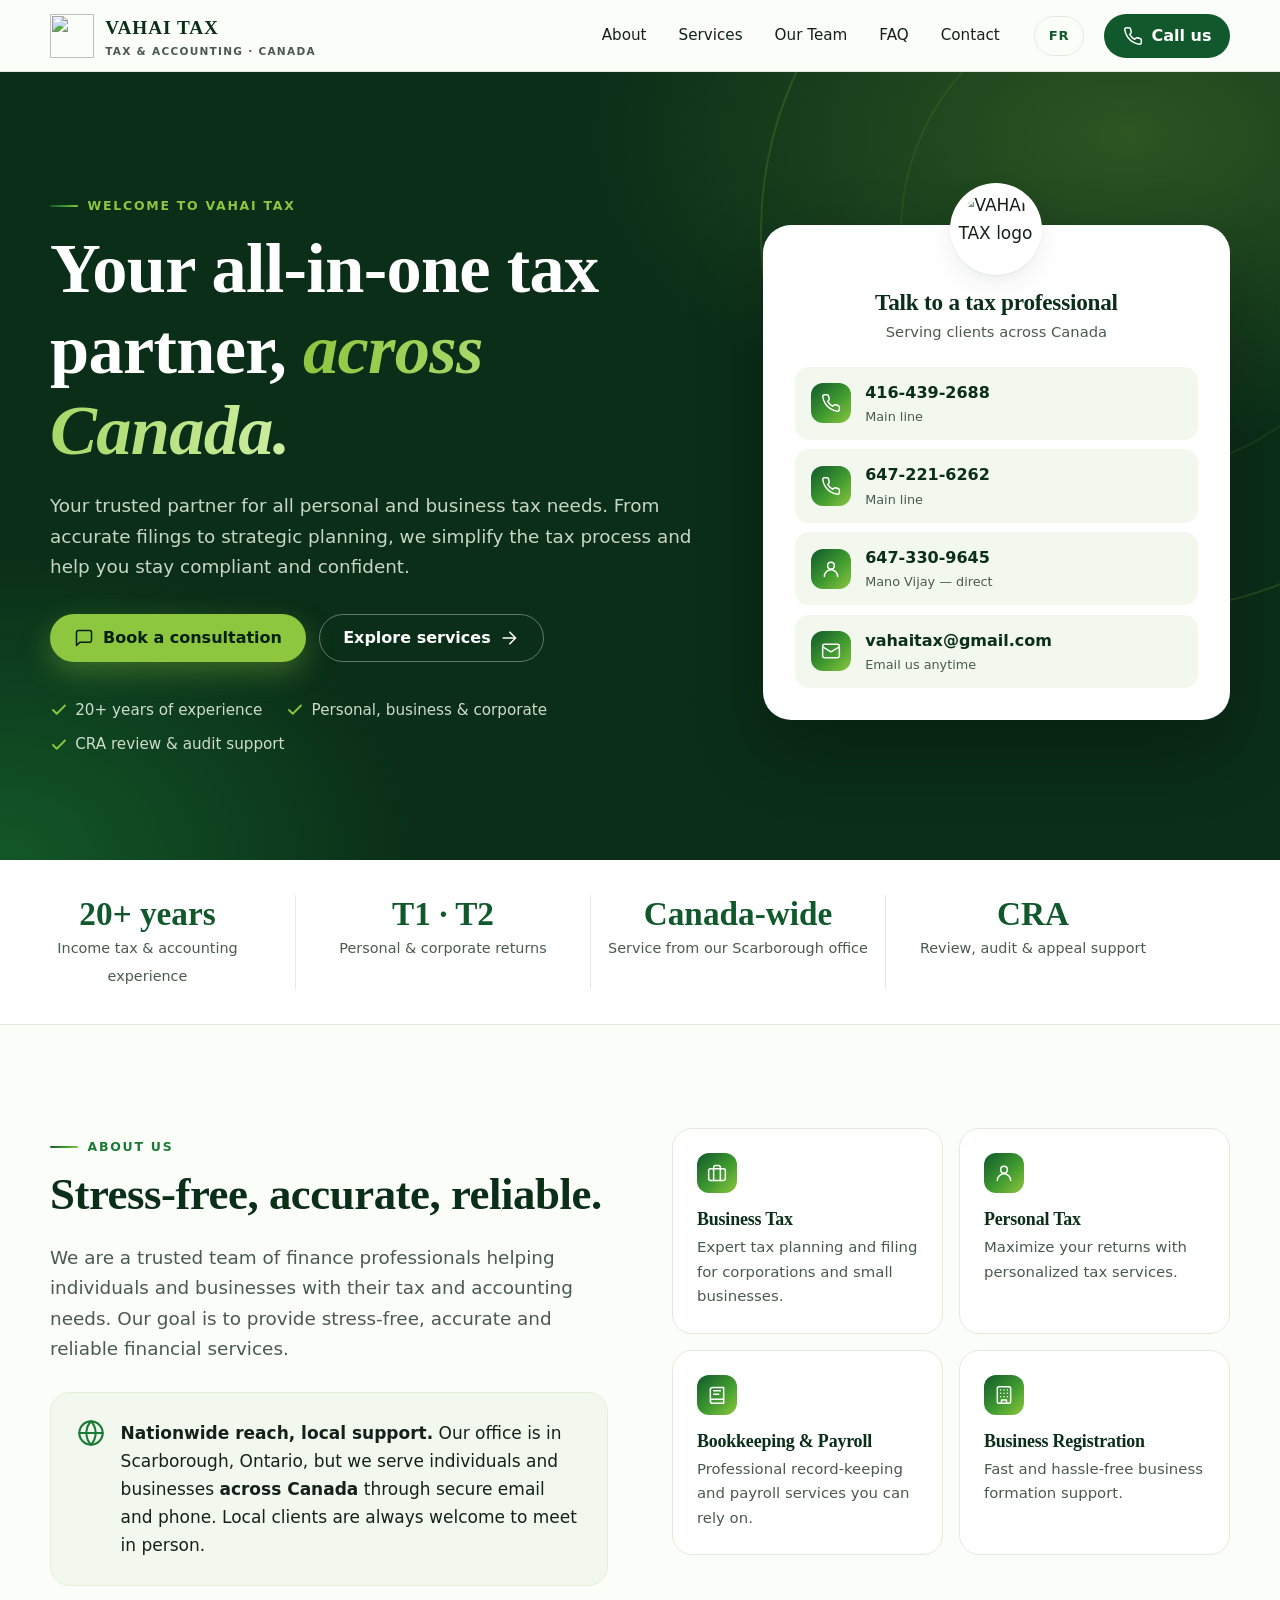
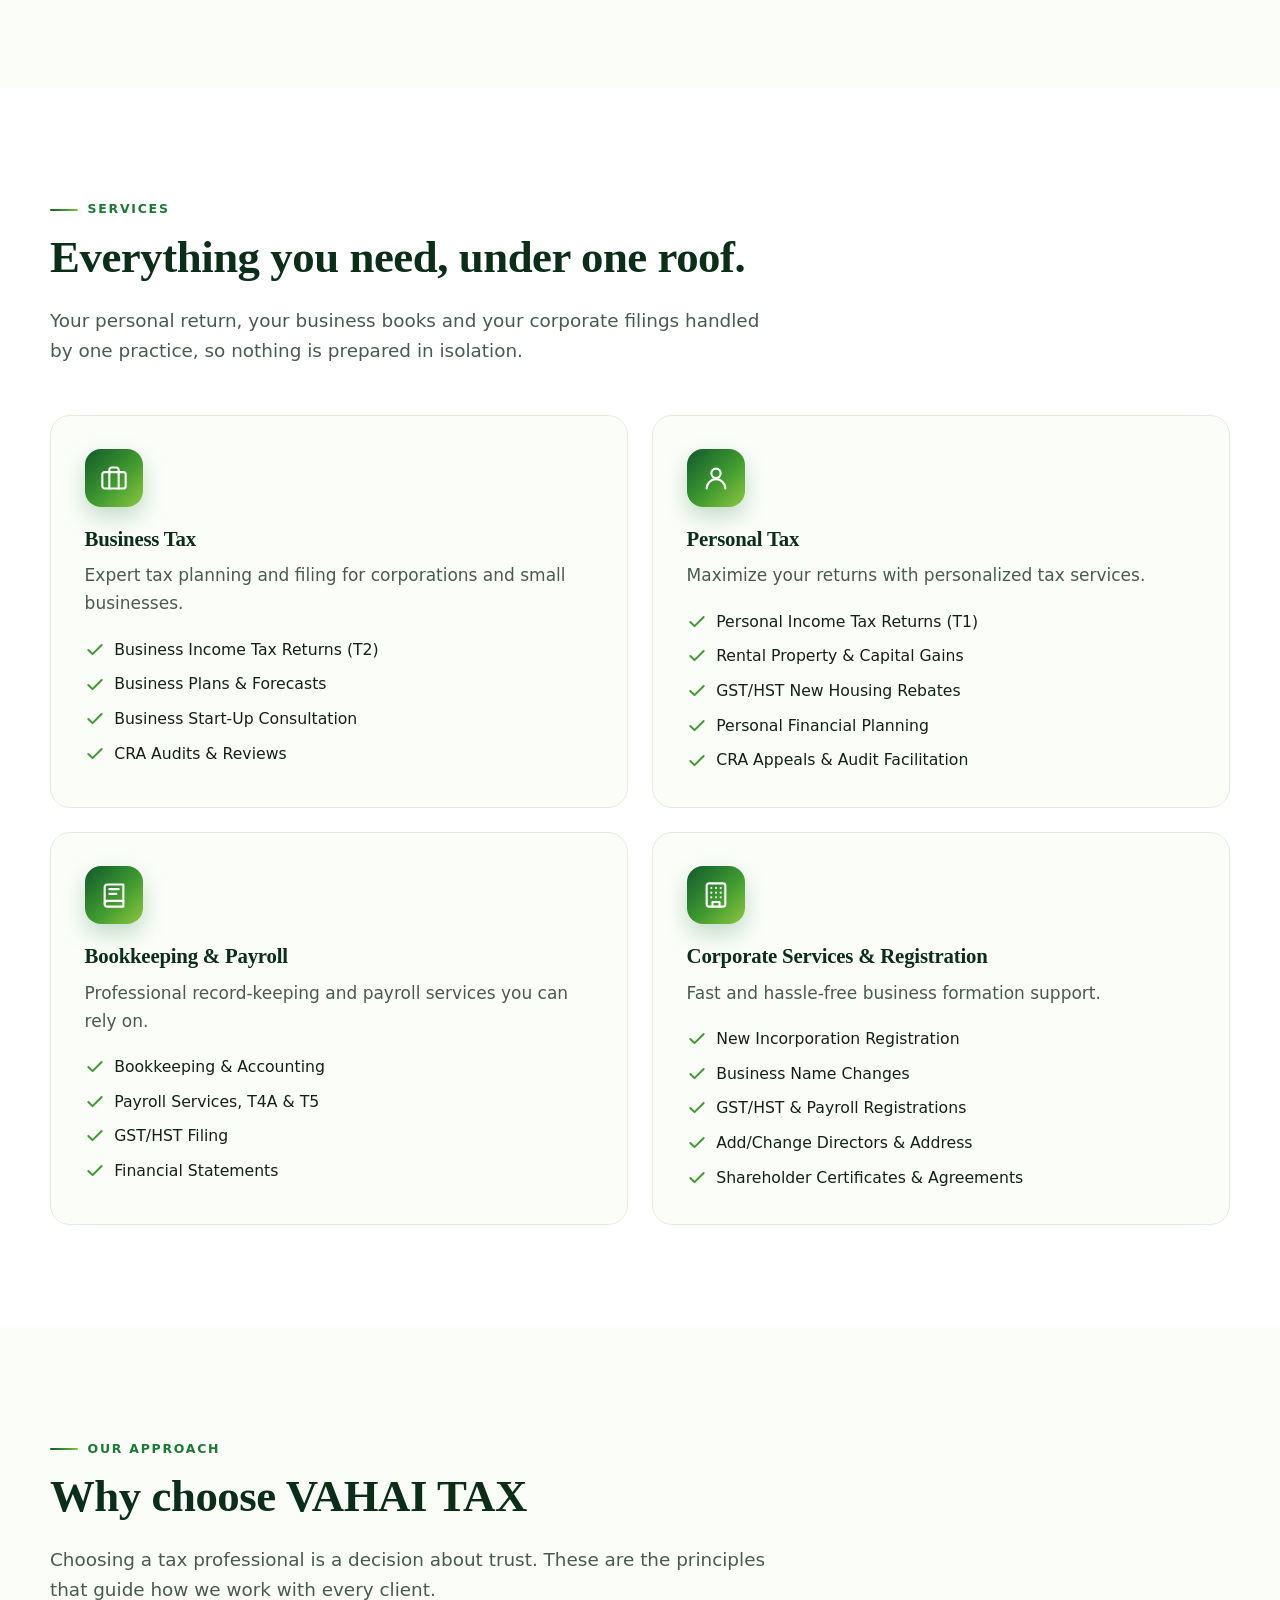
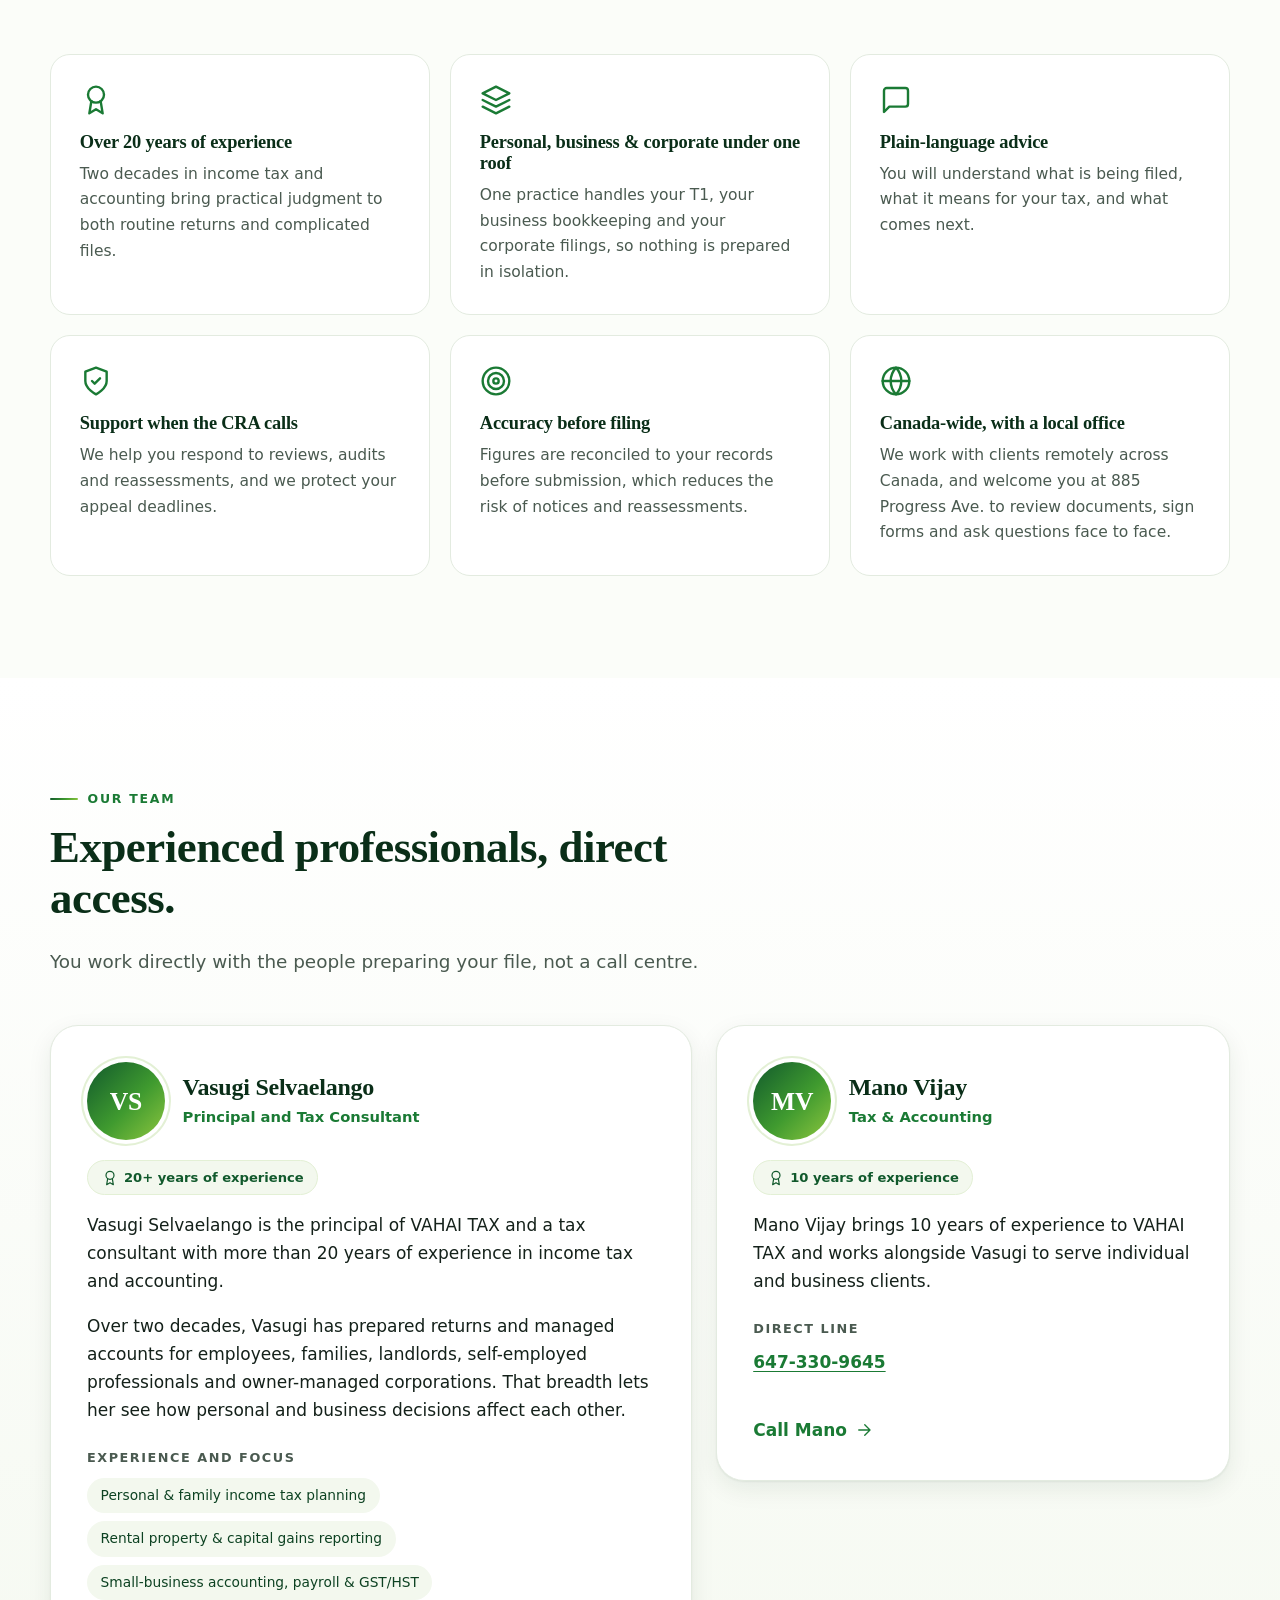
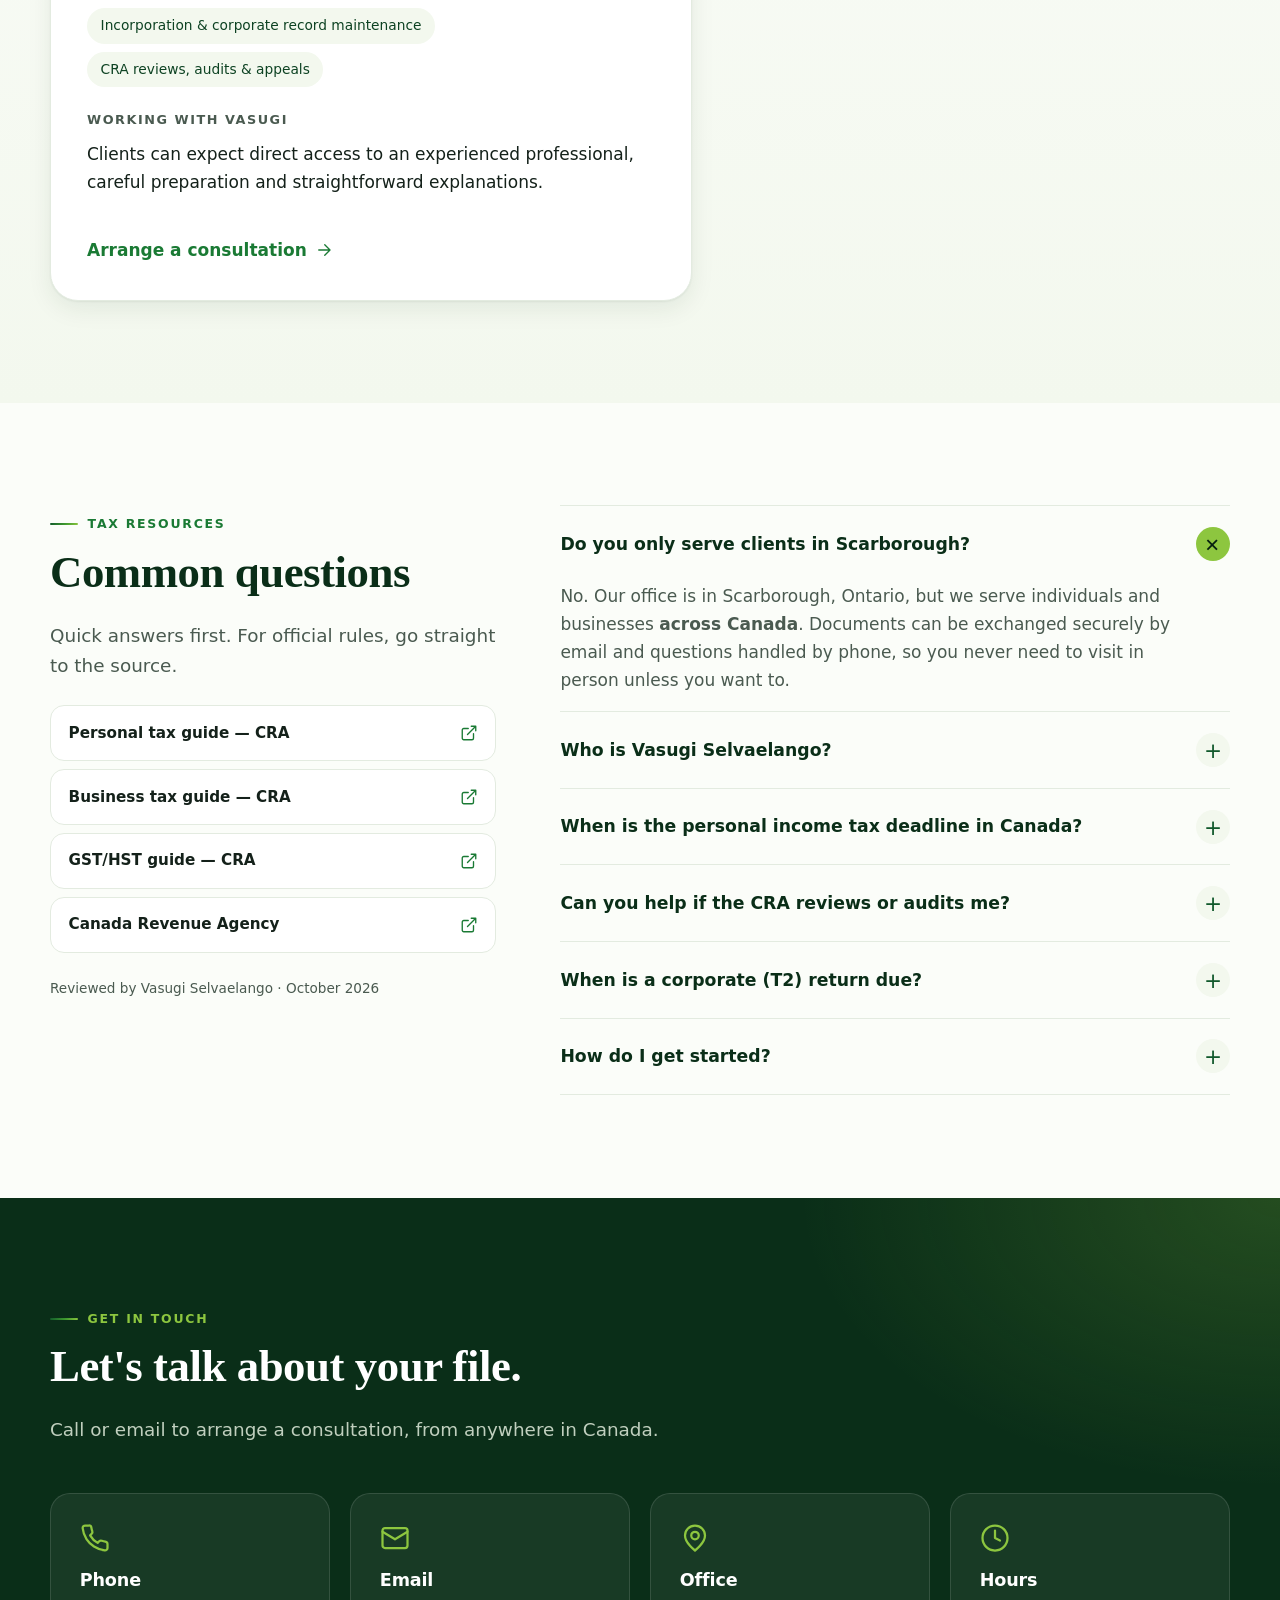
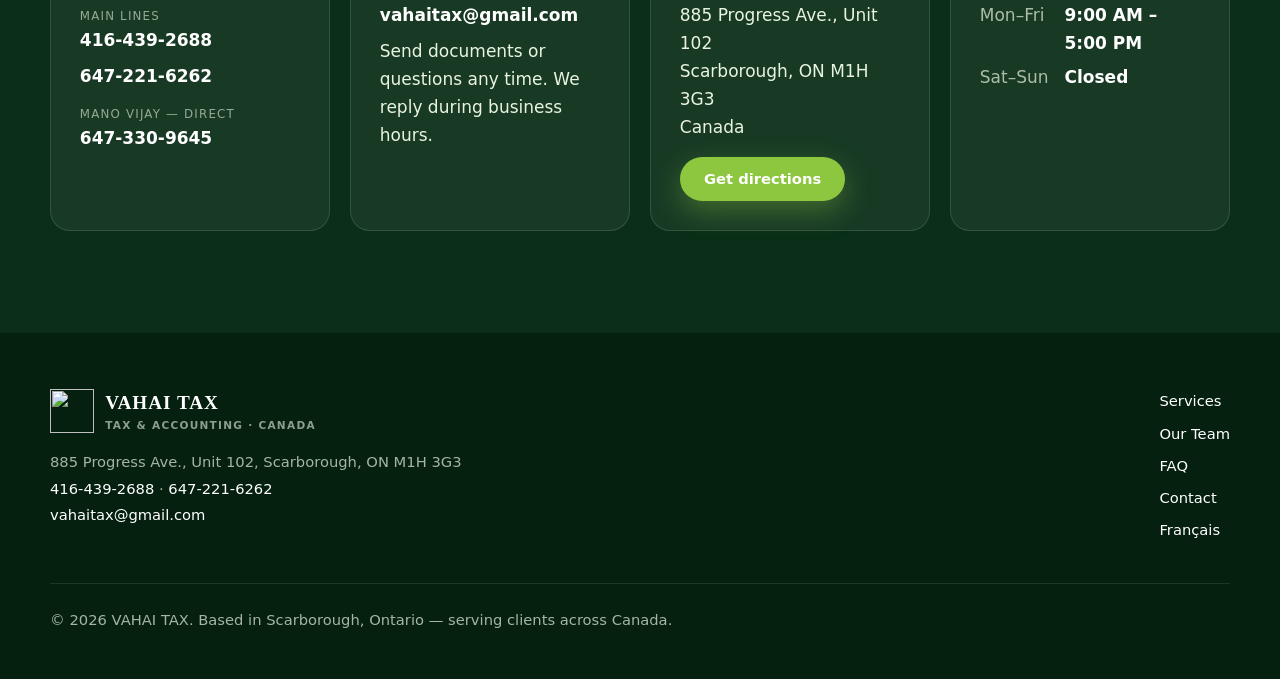
==== index.html @ f47895ef "VAHAI TAX single-page site: EN + FR, PWA, technical SEO" ====
<!DOCTYPE html>
<!--
  VAHAI TAX — English (Canada) single-page site
  French version: /fr/index.html
  Shared styles: /styles.css  |  PWA: /manifest.json + /sw.js
  Content last reviewed: October 2026
-->
<html lang="en-CA" dir="ltr">
<head>
  <meta charset="utf-8">
  <!-- Zoom is NOT disabled: pinch-zoom is required for accessibility (WCAG 1.4.4) -->
  <meta name="viewport" content="width=device-width, initial-scale=1, viewport-fit=cover">

  <!-- ===== Core SEO ===== -->
  <title>VAHAI TAX | Personal &amp; Business Tax Services Across Canada</title>
  <meta name="description" content="Personal and corporate tax returns, bookkeeping, payroll, GST/HST and incorporation services. Office in Scarborough, Ontario, serving clients across Canada. 20+ years of experience.">
  <meta name="robots" content="index, follow, max-image-preview:large">

  <!-- Canonical + language alternates (keep identical on both language pages) -->
  <link rel="canonical" href="https://www.vahaitax.com/">
  <link rel="alternate" hreflang="en-CA" href="https://www.vahaitax.com/">
  <link rel="alternate" hreflang="fr-CA" href="https://www.vahaitax.com/fr/">
  <link rel="alternate" hreflang="x-default" href="https://www.vahaitax.com/">

  <!-- ===== Social sharing (Open Graph / Twitter) ===== -->
  <meta property="og:type" content="website">
  <meta property="og:site_name" content="VAHAI TAX">
  <meta property="og:locale" content="en_CA">
  <meta property="og:locale:alternate" content="fr_CA">
  <meta property="og:title" content="VAHAI TAX | Personal &amp; Business Tax Services Across Canada">
  <meta property="og:description" content="Tax and accounting for individuals, self-employed professionals and corporations across Canada.">
  <meta property="og:url" content="https://www.vahaitax.com/">
  <meta property="og:image" content="https://sri1985.github.io/vahaitaxsimple/assets/vahaiwebp.webp">
  <meta name="twitter:card" content="summary">

  <!-- ===== PWA / app-like behaviour ===== -->
  <link rel="manifest" href="manifest.json">
  <meta name="theme-color" content="#0a2e18">
  <meta name="mobile-web-app-capable" content="yes">
  <meta name="apple-mobile-web-app-capable" content="yes">
  <meta name="apple-mobile-web-app-status-bar-style" content="black-translucent">
  <meta name="apple-mobile-web-app-title" content="VAHAI TAX">
  <link rel="icon" href="https://sri1985.github.io/vahaitaxsimple/assets/vahaiwebp.webp" type="image/webp">
  <link rel="apple-touch-icon" href="https://sri1985.github.io/vahaitaxsimple/assets/vahaiwebp.webp">

  <!-- ===== Performance ===== -->
  <link rel="preconnect" href="https://sri1985.github.io" crossorigin>
  <link rel="stylesheet" href="styles.css">

  <!-- ===== Structured data: one consistent business entity (NAP), people, FAQ ===== -->
  <script type="application/ld+json">
  {
    "@context": "https://schema.org",
    "@graph": [
      {
        "@type": "AccountingService",
        "@id": "https://www.vahaitax.com/#business",
        "name": "VAHAI TAX",
        "url": "https://www.vahaitax.com/",
        "logo": "https://sri1985.github.io/vahaitaxsimple/assets/vahaiwebp.webp",
        "image": "https://sri1985.github.io/vahaitaxsimple/assets/vahaiwebp.webp",
        "description": "Personal and business tax, bookkeeping, payroll and corporate services for clients across Canada.",
        "telephone": ["+1-416-439-2688", "+1-647-221-6262"],
        "email": "vahaitax@gmail.com",
        "address": {
          "@type": "PostalAddress",
          "streetAddress": "885 Progress Ave., Unit 102",
          "addressLocality": "Scarborough",
          "addressRegion": "ON",
          "postalCode": "M1H 3G3",
          "addressCountry": "CA"
        },
        "areaServed": { "@type": "Country", "name": "Canada" },
        "openingHoursSpecification": [{
          "@type": "OpeningHoursSpecification",
          "dayOfWeek": ["Monday", "Tuesday", "Wednesday", "Thursday", "Friday"],
          "opens": "09:00",
          "closes": "17:00"
        }],
        "founder": { "@id": "https://www.vahaitax.com/#vasugi" },
        "employee": [{ "@id": "https://www.vahaitax.com/#vasugi" }, { "@id": "https://www.vahaitax.com/#mano" }],
        "knowsLanguage": ["en-CA", "fr-CA"]
      },
      {
        "@type": "Person",
        "@id": "https://www.vahaitax.com/#vasugi",
        "name": "Vasugi Selvaelango",
        "jobTitle": "Principal and Tax Consultant",
        "worksFor": { "@id": "https://www.vahaitax.com/#business" },
        "knowsAbout": ["Income tax", "Accounting", "GST/HST", "Payroll", "Incorporation", "CRA audits and appeals"]
      },
      {
        "@type": "Person",
        "@id": "https://www.vahaitax.com/#mano",
        "name": "Mano Vijay",
        "telephone": "+1-647-330-9645",
        "worksFor": { "@id": "https://www.vahaitax.com/#business" }
      },
      {
        "@type": "WebSite",
        "@id": "https://www.vahaitax.com/#website",
        "url": "https://www.vahaitax.com/",
        "name": "VAHAI TAX",
        "inLanguage": "en-CA",
        "publisher": { "@id": "https://www.vahaitax.com/#business" }
      },
      {
        "@type": "FAQPage",
        "inLanguage": "en-CA",
        "mainEntity": [
          { "@type": "Question", "name": "Do you only serve clients in Scarborough?",
            "acceptedAnswer": { "@type": "Answer", "text": "No. Our office is in Scarborough, Ontario, but we serve individuals and businesses across Canada. Documents can be exchanged securely by email and questions handled by phone, so you never need to visit in person unless you want to." } },
          { "@type": "Question", "name": "Who is Vasugi Selvaelango?",
            "acceptedAnswer": { "@type": "Answer", "text": "Vasugi Selvaelango is the principal of VAHAI TAX. She is a tax consultant with more than 20 years of experience in income tax and accounting, serving individuals, families, self-employed professionals and incorporated businesses." } },
          { "@type": "Question", "name": "When is the personal income tax deadline in Canada?",
            "acceptedAnswer": { "@type": "Answer", "text": "For most individuals, the T1 return is due April 30. If you or your spouse or common-law partner are self-employed, the filing deadline is June 15, but any balance owing is still due April 30." } },
          { "@type": "Question", "name": "Can you help if the CRA reviews or audits me?",
            "acceptedAnswer": { "@type": "Answer", "text": "Yes. We help you respond to CRA reviews, audits and reassessments and keep track of appeal deadlines. For most taxpayers, a Notice of Objection must be filed within 90 days of the notice date; individuals may instead have up to one year after the filing due date, whichever is later." } },
          { "@type": "Question", "name": "When is a corporate (T2) return due?",
            "acceptedAnswer": { "@type": "Answer", "text": "A T2 corporation income tax return is generally due no later than six months after the end of the corporation's tax year." } },
          { "@type": "Question", "name": "How do I get started?",
            "acceptedAnswer": { "@type": "Answer", "text": "Call 416-439-2688 or 647-221-6262, or email vahaitax@gmail.com. We will tell you which documents to gather and confirm the timeline for your filing." } }
        ]
      }
    ]
  }
  </script>
</head>

<body>
  <!-- ===== Inline SVG icon sprite (native, no icon font, no extra request) ===== -->
  <svg width="0" height="0" style="position:absolute" aria-hidden="true" focusable="false">
    <symbol id="i-briefcase" viewBox="0 0 24 24"><rect x="2" y="7" width="20" height="14" rx="2"/><path d="M16 21V5a2 2 0 0 0-2-2h-4a2 2 0 0 0-2 2v16"/></symbol>
    <symbol id="i-user" viewBox="0 0 24 24"><circle cx="12" cy="8" r="4"/><path d="M4 21a8 8 0 0 1 16 0"/></symbol>
    <symbol id="i-ledger" viewBox="0 0 24 24"><path d="M4 19.5A2.5 2.5 0 0 1 6.5 17H20V3H6.5A2.5 2.5 0 0 0 4 5.5z"/><path d="M4 19.5A2.5 2.5 0 0 0 6.5 22H20v-5M8 7h8M8 11h6"/></symbol>
    <symbol id="i-building" viewBox="0 0 24 24"><rect x="4" y="2" width="16" height="20" rx="2"/><path d="M9 22v-4h6v4M8 6h.01M12 6h.01M16 6h.01M8 10h.01M12 10h.01M16 10h.01M8 14h.01M12 14h.01M16 14h.01"/></symbol>
    <symbol id="i-phone" viewBox="0 0 24 24"><path d="M22 16.92v3a2 2 0 0 1-2.18 2 19.8 19.8 0 0 1-8.63-3.07 19.5 19.5 0 0 1-6-6A19.8 19.8 0 0 1 2.12 4.18 2 2 0 0 1 4.11 2h3a2 2 0 0 1 2 1.72c.13.96.36 1.9.7 2.81a2 2 0 0 1-.45 2.11L8.09 9.91a16 16 0 0 0 6 6l1.27-1.27a2 2 0 0 1 2.11-.45c.91.34 1.85.57 2.81.7A2 2 0 0 1 22 16.92z"/></symbol>
    <symbol id="i-mail" viewBox="0 0 24 24"><rect x="2" y="4" width="20" height="16" rx="2"/><path d="m22 7-10 6L2 7"/></symbol>
    <symbol id="i-pin" viewBox="0 0 24 24"><path d="M20 10c0 6-8 12-8 12S4 16 4 10a8 8 0 0 1 16 0z"/><circle cx="12" cy="10" r="3"/></symbol>
    <symbol id="i-clock" viewBox="0 0 24 24"><circle cx="12" cy="12" r="10"/><path d="M12 6v6l4 2"/></symbol>
    <symbol id="i-home" viewBox="0 0 24 24"><path d="m3 10 9-7 9 7v10a2 2 0 0 1-2 2h-4v-7H9v7H5a2 2 0 0 1-2-2z"/></symbol>
    <symbol id="i-grid" viewBox="0 0 24 24"><rect x="3" y="3" width="7" height="7" rx="1.5"/><rect x="14" y="3" width="7" height="7" rx="1.5"/><rect x="3" y="14" width="7" height="7" rx="1.5"/><rect x="14" y="14" width="7" height="7" rx="1.5"/></symbol>
    <symbol id="i-users" viewBox="0 0 24 24"><path d="M16 21v-2a4 4 0 0 0-4-4H6a4 4 0 0 0-4 4v2"/><circle cx="9" cy="7" r="4"/><path d="M22 21v-2a4 4 0 0 0-3-3.87M16 3.13a4 4 0 0 1 0 7.75"/></symbol>
    <symbol id="i-check" viewBox="0 0 24 24"><path d="M20 6 9 17l-5-5"/></symbol>
    <symbol id="i-shield" viewBox="0 0 24 24"><path d="M12 22s8-4 8-10V5l-8-3-8 3v7c0 6 8 10 8 10z"/><path d="m9 12 2 2 4-4"/></symbol>
    <symbol id="i-globe" viewBox="0 0 24 24"><circle cx="12" cy="12" r="10"/><path d="M2 12h20M12 2a15 15 0 0 1 4 10 15 15 0 0 1-4 10 15 15 0 0 1-4-10 15 15 0 0 1 4-10z"/></symbol>
    <symbol id="i-chat" viewBox="0 0 24 24"><path d="M21 15a2 2 0 0 1-2 2H7l-4 4V5a2 2 0 0 1 2-2h14a2 2 0 0 1 2 2z"/></symbol>
    <symbol id="i-target" viewBox="0 0 24 24"><circle cx="12" cy="12" r="10"/><circle cx="12" cy="12" r="6"/><circle cx="12" cy="12" r="2"/></symbol>
    <symbol id="i-award" viewBox="0 0 24 24"><circle cx="12" cy="8" r="6"/><path d="M15.48 12.89 17 22l-5-3-5 3 1.52-9.11"/></symbol>
    <symbol id="i-layers" viewBox="0 0 24 24"><path d="m12 2 10 5-10 5L2 7z"/><path d="m2 17 10 5 10-5M2 12l10 5 10-5"/></symbol>
    <symbol id="i-arrow" viewBox="0 0 24 24"><path d="M5 12h14M13 5l7 7-7 7"/></symbol>
    <symbol id="i-external" viewBox="0 0 24 24"><path d="M15 3h6v6M10 14 21 3M18 13v6a2 2 0 0 1-2 2H5a2 2 0 0 1-2-2V8a2 2 0 0 1 2-2h6"/></symbol>
  </svg>

  <a class="skip" href="#main">Skip to main content</a>

  <!-- ===================== HEADER ===================== -->
  <header class="site-header">
    <div class="wrap">
      <a class="brand" href="#top" aria-label="VAHAI TAX — home">
        <img src="https://sri1985.github.io/vahaitaxsimple/assets/vahaiwebp.webp" alt="" width="44" height="44" fetchpriority="high">
        <span>
          <span class="brand-name">VAHAI TAX</span>
          <span class="brand-tag">Tax &amp; Accounting · Canada</span>
        </span>
      </a>

      <!-- Primary navigation: present in the original HTML for crawlers -->
      <nav class="nav" aria-label="Primary">
        <ul>
          <li><a href="#about">About</a></li>
          <li><a href="#services">Services</a></li>
          <li><a href="#team">Our Team</a></li>
          <li><a href="#faq">FAQ</a></li>
          <li><a href="#contact">Contact</a></li>
        </ul>
      </nav>

      <a class="lang" href="fr/" hreflang="fr-CA" lang="fr-CA" aria-label="Version française">FR</a>
      <a class="btn btn-dark header-call" href="tel:+14164392688" aria-label="Call VAHAI TAX at 416-439-2688">
        <svg class="ico" aria-hidden="true"><use href="#i-phone"/></svg><span>Call us</span>
      </a>
    </div>
  </header>

  <main id="main">

    <!-- ===================== HERO ===================== -->
    <section class="hero" id="top" aria-labelledby="hero-title">
      <div class="wrap hero-grid">
        <div>
          <p class="eyebrow">Welcome to VAHAI TAX</p>
          <h1 id="hero-title">Your all-in-one tax partner, <em>across Canada.</em></h1>
          <p class="lead">Your trusted partner for all personal and business tax needs. From accurate filings to strategic planning, we simplify the tax process and help you stay compliant and confident.</p>

          <div class="hero-ctas">
            <a class="btn btn-primary" href="#contact">
              <svg class="ico" aria-hidden="true"><use href="#i-chat"/></svg>Book a consultation
            </a>
            <a class="btn btn-ghost" href="#services">
              Explore services<svg class="ico" aria-hidden="true"><use href="#i-arrow"/></svg>
            </a>
          </div>

          <ul class="hero-points">
            <li><svg class="ico" aria-hidden="true"><use href="#i-check"/></svg>20+ years of experience</li>
            <li><svg class="ico" aria-hidden="true"><use href="#i-check"/></svg>Personal, business &amp; corporate</li>
            <li><svg class="ico" aria-hidden="true"><use href="#i-check"/></svg>CRA review &amp; audit support</li>
          </ul>
        </div>

        <!-- Quick-contact card: users reach a person in one tap -->
        <aside class="hero-card" aria-labelledby="quick-title">
          <img class="logo-badge" src="https://sri1985.github.io/vahaitaxsimple/assets/vahaiwebp.webp" alt="VAHAI TAX logo" width="92" height="92">
          <h2 id="quick-title">Talk to a tax professional</h2>
          <p class="sub">Serving clients across Canada</p>
          <ul class="rows">
            <li><a href="tel:+14164392688"><span class="chip"><svg class="ico" aria-hidden="true"><use href="#i-phone"/></svg></span><span><strong>416-439-2688</strong><small>Main line</small></span></a></li>
            <li><a href="tel:+16472216262"><span class="chip"><svg class="ico" aria-hidden="true"><use href="#i-phone"/></svg></span><span><strong>647-221-6262</strong><small>Main line</small></span></a></li>
            <li><a href="tel:+16473309645"><span class="chip"><svg class="ico" aria-hidden="true"><use href="#i-user"/></svg></span><span><strong>647-330-9645</strong><small>Mano Vijay — direct</small></span></a></li>
            <li><a href="mailto:vahaitax@gmail.com"><span class="chip"><svg class="ico" aria-hidden="true"><use href="#i-mail"/></svg></span><span><strong>vahaitax@gmail.com</strong><small>Email us anytime</small></span></a></li>
          </ul>
        </aside>
      </div>
    </section>

    <!-- ===================== KEY FACTS (snippet-friendly) ===================== -->
    <section class="stats" aria-label="Key facts">
      <ul class="wrap">
        <li><strong>20+ years</strong><span>Income tax &amp; accounting experience</span></li>
        <li><strong>T1 · T2</strong><span>Personal &amp; corporate returns</span></li>
        <li><strong>Canada-wide</strong><span>Service from our Scarborough office</span></li>
        <li><strong>CRA</strong><span>Review, audit &amp; appeal support</span></li>
      </ul>
    </section>

    <!-- ===================== ABOUT ===================== -->
    <section class="section" id="about" aria-labelledby="about-title">
      <div class="wrap about-grid">
        <div>
          <p class="eyebrow">About us</p>
          <h2 id="about-title">Stress-free, accurate, reliable.</h2>
          <p class="lead">We are a trusted team of finance professionals helping individuals and businesses with their tax and accounting needs. Our goal is to provide stress-free, accurate and reliable financial services.</p>

          <div class="callout">
            <svg class="ico" aria-hidden="true"><use href="#i-globe"/></svg>
            <p><strong>Nationwide reach, local support.</strong> Our office is in Scarborough, Ontario, but we serve individuals and businesses <strong>across Canada</strong> through secure email and phone. Local clients are always welcome to meet in person.</p>
          </div>
        </div>

        <!-- Cross-links into each detailed service (consistent anchors) -->
        <div class="quick">
          <a href="#business-tax">
            <span class="chip"><svg class="ico" aria-hidden="true"><use href="#i-briefcase"/></svg></span>
            <h3>Business Tax</h3>
            <p>Expert tax planning and filing for corporations and small businesses.</p>
          </a>
          <a href="#personal-tax">
            <span class="chip"><svg class="ico" aria-hidden="true"><use href="#i-user"/></svg></span>
            <h3>Personal Tax</h3>
            <p>Maximize your returns with personalized tax services.</p>
          </a>
          <a href="#bookkeeping-payroll">
            <span class="chip"><svg class="ico" aria-hidden="true"><use href="#i-ledger"/></svg></span>
            <h3>Bookkeeping &amp; Payroll</h3>
            <p>Professional record-keeping and payroll services you can rely on.</p>
          </a>
          <a href="#corporate-services">
            <span class="chip"><svg class="ico" aria-hidden="true"><use href="#i-building"/></svg></span>
            <h3>Business Registration</h3>
            <p>Fast and hassle-free business formation support.</p>
          </a>
        </div>
      </div>
    </section>

    <!-- ===================== SERVICES ===================== -->
    <section class="section services" id="services" aria-labelledby="services-title">
      <div class="wrap">
        <header class="section-head">
          <p class="eyebrow">Services</p>
          <h2 id="services-title">Everything you need, under one roof.</h2>
          <p class="lead">Your personal return, your business books and your corporate filings handled by one practice, so nothing is prepared in isolation.</p>
        </header>

        <div class="svc-grid">
          <article class="svc" id="business-tax">
            <div class="svc-icon"><svg class="ico" aria-hidden="true"><use href="#i-briefcase"/></svg></div>
            <h3>Business Tax</h3>
            <p>Expert tax planning and filing for corporations and small businesses.</p>
            <ul class="checks">
              <li><svg class="ico" aria-hidden="true"><use href="#i-check"/></svg>Business Income Tax Returns (T2)</li>
              <li><svg class="ico" aria-hidden="true"><use href="#i-check"/></svg>Business Plans &amp; Forecasts</li>
              <li><svg class="ico" aria-hidden="true"><use href="#i-check"/></svg>Business Start-Up Consultation</li>
              <li><svg class="ico" aria-hidden="true"><use href="#i-check"/></svg>CRA Audits &amp; Reviews</li>
            </ul>
          </article>

          <article class="svc" id="personal-tax">
            <div class="svc-icon"><svg class="ico" aria-hidden="true"><use href="#i-user"/></svg></div>
            <h3>Personal Tax</h3>
            <p>Maximize your returns with personalized tax services.</p>
            <ul class="checks">
              <li><svg class="ico" aria-hidden="true"><use href="#i-check"/></svg>Personal Income Tax Returns (T1)</li>
              <li><svg class="ico" aria-hidden="true"><use href="#i-check"/></svg>Rental Property &amp; Capital Gains</li>
              <li><svg class="ico" aria-hidden="true"><use href="#i-check"/></svg>GST/HST New Housing Rebates</li>
              <li><svg class="ico" aria-hidden="true"><use href="#i-check"/></svg>Personal Financial Planning</li>
              <li><svg class="ico" aria-hidden="true"><use href="#i-check"/></svg>CRA Appeals &amp; Audit Facilitation</li>
            </ul>
          </article>

          <article class="svc" id="bookkeeping-payroll">
            <div class="svc-icon"><svg class="ico" aria-hidden="true"><use href="#i-ledger"/></svg></div>
            <h3>Bookkeeping &amp; Payroll</h3>
            <p>Professional record-keeping and payroll services you can rely on.</p>
            <ul class="checks">
              <li><svg class="ico" aria-hidden="true"><use href="#i-check"/></svg>Bookkeeping &amp; Accounting</li>
              <li><svg class="ico" aria-hidden="true"><use href="#i-check"/></svg>Payroll Services, T4A &amp; T5</li>
              <li><svg class="ico" aria-hidden="true"><use href="#i-check"/></svg>GST/HST Filing</li>
              <li><svg class="ico" aria-hidden="true"><use href="#i-check"/></svg>Financial Statements</li>
            </ul>
          </article>

          <article class="svc" id="corporate-services">
            <div class="svc-icon"><svg class="ico" aria-hidden="true"><use href="#i-building"/></svg></div>
            <h3>Corporate Services &amp; Registration</h3>
            <p>Fast and hassle-free business formation support.</p>
            <ul class="checks">
              <li><svg class="ico" aria-hidden="true"><use href="#i-check"/></svg>New Incorporation Registration</li>
              <li><svg class="ico" aria-hidden="true"><use href="#i-check"/></svg>Business Name Changes</li>
              <li><svg class="ico" aria-hidden="true"><use href="#i-check"/></svg>GST/HST &amp; Payroll Registrations</li>
              <li><svg class="ico" aria-hidden="true"><use href="#i-check"/></svg>Add/Change Directors &amp; Address</li>
              <li><svg class="ico" aria-hidden="true"><use href="#i-check"/></svg>Shareholder Certificates &amp; Agreements</li>
            </ul>
          </article>
        </div>
      </div>
    </section>

    <!-- ===================== WHY CHOOSE US ===================== -->
    <section class="section" id="why" aria-labelledby="why-title">
      <div class="wrap">
        <header class="section-head">
          <p class="eyebrow">Our approach</p>
          <h2 id="why-title">Why choose VAHAI TAX</h2>
          <p class="lead">Choosing a tax professional is a decision about trust. These are the principles that guide how we work with every client.</p>
        </header>

        <div class="why-grid">
          <article class="why">
            <svg class="ico" aria-hidden="true"><use href="#i-award"/></svg>
            <h3>Over 20 years of experience</h3>
            <p>Two decades in income tax and accounting bring practical judgment to both routine returns and complicated files.</p>
          </article>
          <article class="why">
            <svg class="ico" aria-hidden="true"><use href="#i-layers"/></svg>
            <h3>Personal, business &amp; corporate under one roof</h3>
            <p>One practice handles your T1, your business bookkeeping and your corporate filings, so nothing is prepared in isolation.</p>
          </article>
          <article class="why">
            <svg class="ico" aria-hidden="true"><use href="#i-chat"/></svg>
            <h3>Plain-language advice</h3>
            <p>You will understand what is being filed, what it means for your tax, and what comes next.</p>
          </article>
          <article class="why">
            <svg class="ico" aria-hidden="true"><use href="#i-shield"/></svg>
            <h3>Support when the CRA calls</h3>
            <p>We help you respond to reviews, audits and reassessments, and we protect your appeal deadlines.</p>
          </article>
          <article class="why">
            <svg class="ico" aria-hidden="true"><use href="#i-target"/></svg>
            <h3>Accuracy before filing</h3>
            <p>Figures are reconciled to your records before submission, which reduces the risk of notices and reassessments.</p>
          </article>
          <article class="why">
            <svg class="ico" aria-hidden="true"><use href="#i-globe"/></svg>
            <h3>Canada-wide, with a local office</h3>
            <p>We work with clients remotely across Canada, and welcome you at 885 Progress Ave. to review documents, sign forms and ask questions face to face.</p>
          </article>
        </div>
      </div>
    </section>

    <!-- ===================== TEAM (E-E-A-T) ===================== -->
    <section class="section team" id="team" aria-labelledby="team-title">
      <div class="wrap">
        <header class="section-head">
          <p class="eyebrow">Our team</p>
          <h2 id="team-title">Experienced professionals, direct access.</h2>
          <p class="lead">You work directly with the people preparing your file, not a call centre.</p>
        </header>

        <div class="team-grid">
          <!-- Vasugi Selvaelango -->
          <article class="person" id="vasugi-selvaelango">
            <div class="person-head">
              <div class="avatar" aria-hidden="true">VS</div>
              <div>
                <h3>Vasugi Selvaelango</h3>
                <p class="role">Principal and Tax Consultant</p>
              </div>
            </div>
            <p class="badge"><svg class="ico" aria-hidden="true"><use href="#i-award"/></svg>20+ years of experience</p>
            <p>Vasugi Selvaelango is the principal of VAHAI TAX and a tax consultant with more than 20 years of experience in income tax and accounting.</p>
            <p>Over two decades, Vasugi has prepared returns and managed accounts for employees, families, landlords, self-employed professionals and owner-managed corporations. That breadth lets her see how personal and business decisions affect each other.</p>

            <h4>Experience and focus</h4>
            <ul class="tags">
              <li>Personal &amp; family income tax planning</li>
              <li>Rental property &amp; capital gains reporting</li>
              <li>Small-business accounting, payroll &amp; GST/HST</li>
              <li>Incorporation &amp; corporate record maintenance</li>
              <li>CRA reviews, audits &amp; appeals</li>
            </ul>

            <h4>Working with Vasugi</h4>
            <p>Clients can expect direct access to an experienced professional, careful preparation and straightforward explanations.</p>
            <a class="person-cta" href="#contact">Arrange a consultation<svg class="ico" aria-hidden="true"><use href="#i-arrow"/></svg></a>
          </article>

          <!-- Mano Vijay -->
          <article class="person" id="mano-vijay">
            <div class="person-head">
              <div class="avatar" aria-hidden="true">MV</div>
              <div>
                <h3>Mano Vijay</h3>
                <p class="role">Tax &amp; Accounting</p>
              </div>
            </div>
            <p class="badge"><svg class="ico" aria-hidden="true"><use href="#i-award"/></svg>10 years of experience</p>
            <p>Mano Vijay brings 10 years of experience to VAHAI TAX and works alongside Vasugi to serve individual and business clients.</p>
            <h4>Direct line</h4>
            <p><a href="tel:+16473309645"><strong>647-330-9645</strong></a></p>
            <a class="person-cta" href="tel:+16473309645">Call Mano<svg class="ico" aria-hidden="true"><use href="#i-arrow"/></svg></a>
          </article>
        </div>
      </div>
    </section>

    <!-- ===================== FAQ + RESOURCES ===================== -->
    <section class="section" id="faq" aria-labelledby="faq-title">
      <div class="wrap faq-grid">
        <div>
          <p class="eyebrow">Tax resources</p>
          <h2 id="faq-title">Common questions</h2>
          <p class="lead">Quick answers first. For official rules, go straight to the source.</p>

          <!-- Official CRA sources (citations) -->
          <ul class="res" id="resources">
            <li><a href="https://www.canada.ca/en/services/taxes/income-tax/personal-income-tax.html" rel="noopener" target="_blank">Personal tax guide — CRA<svg class="ico" aria-hidden="true"><use href="#i-external"/></svg></a></li>
            <li><a href="https://www.canada.ca/en/revenue-agency/services/tax/businesses.html" rel="noopener" target="_blank">Business tax guide — CRA<svg class="ico" aria-hidden="true"><use href="#i-external"/></svg></a></li>
            <li><a href="https://www.canada.ca/en/services/taxes/gsthst.html" rel="noopener" target="_blank">GST/HST guide — CRA<svg class="ico" aria-hidden="true"><use href="#i-external"/></svg></a></li>
            <li><a href="https://www.canada.ca/en/revenue-agency.html" rel="noopener" target="_blank">Canada Revenue Agency<svg class="ico" aria-hidden="true"><use href="#i-external"/></svg></a></li>
          </ul>
          <p class="reviewed">Reviewed by Vasugi Selvaelango · <time datetime="2026-10">October 2026</time></p>
        </div>

        <div class="faq">
          <details open>
            <summary>Do you only serve clients in Scarborough?</summary>
            <p>No. Our office is in Scarborough, Ontario, but we serve individuals and businesses <strong>across Canada</strong>. Documents can be exchanged securely by email and questions handled by phone, so you never need to visit in person unless you want to.</p>
          </details>
          <details>
            <summary>Who is Vasugi Selvaelango?</summary>
            <p>Vasugi Selvaelango is the principal of VAHAI TAX. She is a tax consultant with more than 20 years of experience in income tax and accounting, serving individuals, families, self-employed professionals and incorporated businesses. <a href="#vasugi-selvaelango">Read her profile</a>.</p>
          </details>
          <details>
            <summary>When is the personal income tax deadline in Canada?</summary>
            <p>For most individuals, the T1 return is due <strong>April 30</strong>. If you or your spouse or common-law partner are self-employed, the filing deadline is <strong>June 15</strong>, but any balance owing is still due April 30.</p>
            <p class="source">Source: <a href="https://www.canada.ca/en/revenue-agency/services/tax/individuals/topics/important-dates-individuals.html" rel="noopener" target="_blank">CRA — Important dates for individuals</a></p>
          </details>
          <details>
            <summary>Can you help if the CRA reviews or audits me?</summary>
            <p>Yes. We help you respond to CRA reviews, audits and reassessments and keep track of appeal deadlines. For most taxpayers, a Notice of Objection must be filed within <strong>90 days</strong> of the notice date; individuals may instead have up to one year after the filing due date, whichever is later.</p>
            <p class="source">Source: <a href="https://www.canada.ca/en/revenue-agency/services/forms-publications/publications/p148.html" rel="noopener" target="_blank">CRA — P148 Resolving your dispute</a></p>
          </details>
          <details>
            <summary>When is a corporate (T2) return due?</summary>
            <p>A T2 corporation income tax return is generally due <strong>no later than six months</strong> after the end of the corporation's tax year. See our <a href="#business-tax">business tax services</a>.</p>
          </details>
          <details>
            <summary>How do I get started?</summary>
            <p>Call <a href="tel:+14164392688">416-439-2688</a> or <a href="tel:+16472216262">647-221-6262</a>, or email <a href="mailto:vahaitax@gmail.com">vahaitax@gmail.com</a>. We will tell you which documents to gather and confirm the timeline for your filing.</p>
          </details>
        </div>
      </div>
    </section>

    <!-- ===================== CONTACT ===================== -->
    <section class="section contact" id="contact" aria-labelledby="contact-title">
      <div class="wrap">
        <header class="section-head">
          <p class="eyebrow">Get in touch</p>
          <h2 id="contact-title">Let's talk about your file.</h2>
          <p class="lead">Call or email to arrange a consultation, from anywhere in Canada.</p>
        </header>

        <div class="contact-grid">
          <div class="c-card">
            <svg class="ico" aria-hidden="true"><use href="#i-phone"/></svg>
            <h3>Phone</h3>
            <span class="c-label">Main lines</span>
            <p><a href="tel:+14164392688">416-439-2688</a></p>
            <p><a href="tel:+16472216262">647-221-6262</a></p>
            <span class="c-label">Mano Vijay — direct</span>
            <p><a href="tel:+16473309645">647-330-9645</a></p>
          </div>

          <div class="c-card">
            <svg class="ico" aria-hidden="true"><use href="#i-mail"/></svg>
            <h3>Email</h3>
            <p><a href="mailto:vahaitax@gmail.com">vahaitax@gmail.com</a></p>
            <p>Send documents or questions any time. We reply during business hours.</p>
          </div>

          <div class="c-card">
            <svg class="ico" aria-hidden="true"><use href="#i-pin"/></svg>
            <h3>Office</h3>
            <address>885 Progress Ave., Unit 102<br>Scarborough, ON M1H 3G3<br>Canada</address>
            <a class="btn btn-primary" href="https://www.google.com/maps/search/?api=1&amp;query=885+Progress+Ave+Unit+102+Scarborough+ON+M1H+3G3" rel="noopener" target="_blank">Get directions</a>
          </div>

          <div class="c-card">
            <svg class="ico" aria-hidden="true"><use href="#i-clock"/></svg>
            <h3>Hours</h3>
            <dl class="hours">
              <dt>Mon–Fri</dt><dd>9:00 AM – 5:00 PM</dd>
              <dt>Sat–Sun</dt><dd>Closed</dd>
            </dl>
          </div>
        </div>
      </div>
    </section>
  </main>

  <!-- ===================== FOOTER (consistent NAP) ===================== -->
  <footer class="site-footer">
    <div class="wrap">
      <div class="footer-grid">
        <div>
          <a class="brand" href="#top">
            <img src="https://sri1985.github.io/vahaitaxsimple/assets/vahaiwebp.webp" alt="" width="44" height="44" loading="lazy">
            <span><span class="brand-name">VAHAI TAX</span><span class="brand-tag">Tax &amp; Accounting · Canada</span></span>
          </a>
          <address>
            885 Progress Ave., Unit 102, Scarborough, ON M1H 3G3<br>
            <a href="tel:+14164392688">416-439-2688</a> · <a href="tel:+16472216262">647-221-6262</a><br>
            <a href="mailto:vahaitax@gmail.com">vahaitax@gmail.com</a>
          </address>
        </div>
        <nav class="footer-nav" aria-label="Footer">
          <ul>
            <li><a href="#services">Services</a></li>
            <li><a href="#team">Our Team</a></li>
            <li><a href="#faq">FAQ</a></li>
            <li><a href="#contact">Contact</a></li>
            <li><a href="fr/" hreflang="fr-CA" lang="fr-CA">Français</a></li>
          </ul>
        </nav>
      </div>
      <p class="copyright">© 2026 VAHAI TAX. Based in Scarborough, Ontario — serving clients across Canada.</p>
    </div>
  </footer>

  <!-- ===================== MOBILE APP TAB BAR ===================== -->
  <nav class="tabbar" aria-label="App navigation">
    <a href="#top"><svg class="ico" aria-hidden="true"><use href="#i-home"/></svg>Home</a>
    <a href="#services"><svg class="ico" aria-hidden="true"><use href="#i-grid"/></svg>Services</a>
    <a href="tel:+14164392688" aria-label="Call 416-439-2688"><span class="fab"><svg class="ico" aria-hidden="true"><use href="#i-phone"/></svg></span>Call</a>
    <a href="#team"><svg class="ico" aria-hidden="true"><use href="#i-users"/></svg>Team</a>
    <a href="#contact"><svg class="ico" aria-hidden="true"><use href="#i-mail"/></svg>Contact</a>
  </nav>

  <!-- PWA: register service worker (the only script on the page) -->
  <script>
    if ('serviceWorker' in navigator) {
      addEventListener('load', () => navigator.serviceWorker.register('sw.js'));
    }
  </script>
</body>
</html>
---- styles.css ----
/* ==========================================================================
   VAHAI TAX — Shared stylesheet (used by /index.html and /fr/index.html)
   Design language taken from the logo:
     - Serif "VT" monogram      -> serif display headings
     - Leaf-to-forest gradient  -> --grad, used for icons, avatars, accents
     - Circular ring            -> decorative rings in the hero
   ========================================================================== */

/* ---------- 1. Design tokens ---------- */
:root {
  /* Greens sampled from the logo, dark -> light */
  --g-950: #05200f;
  --g-900: #0a2e18;
  --g-800: #0d4222;
  --g-700: #11592c;
  --g-600: #1a7a34;  /* AA on white for text */
  --g-500: #3f9a2f;
  --g-400: #6cb52d;
  --g-300: #8dc63f;  /* logo highlight, used on dark backgrounds */
  --g-100: #e3f0d5;
  --g-50:  #f3f8ee;

  --ink:   #14211a;
  --ink-2: #4a5a50;
  --line:  #e3ebe0;
  --bg:    #fbfdf9;
  --white: #ffffff;

  --grad: linear-gradient(135deg, var(--g-700) 0%, var(--g-500) 55%, var(--g-300) 100%);

  --radius: 20px;
  --shadow: 0 1px 2px rgba(10, 46, 24, .06), 0 8px 24px rgba(10, 46, 24, .08);
  --shadow-lg: 0 30px 70px rgba(0, 0, 0, .28);

  --font: system-ui, -apple-system, "Segoe UI", Roboto, "Helvetica Neue", Arial, sans-serif;
  --font-display: "Iowan Old Style", "Palatino Linotype", Palatino, Georgia, "Times New Roman", serif;

  --header-h: 72px;
  --tab-h: 66px;
}

/* ---------- 2. Base ---------- */
*, *::before, *::after { box-sizing: border-box; }

html {
  scroll-behavior: smooth;
  -webkit-text-size-adjust: 100%;
  -webkit-tap-highlight-color: transparent;
}

body {
  margin: 0;
  font-family: var(--font);
  font-size: 1.0625rem;
  line-height: 1.65;
  color: var(--ink);
  background: var(--bg);
  -webkit-font-smoothing: antialiased;
}

img, svg { display: block; max-width: 100%; }

a { color: var(--g-600); text-underline-offset: 3px; }

h1, h2, h3 {
  font-family: var(--font-display);
  line-height: 1.15;
  letter-spacing: -.01em;
  color: var(--g-900);
  margin: 0 0 .5em;
}
h2 { font-size: clamp(1.9rem, 3.6vw, 2.8rem); }
h3 { font-size: 1.3rem; }
p  { margin: 0 0 1em; }

/* Visible keyboard focus everywhere */
:focus-visible { outline: 3px solid var(--g-300); outline-offset: 3px; border-radius: 6px; }

/* Skip link (accessibility) */
.skip {
  position: absolute; left: 1rem; top: -120px; z-index: 100;
  background: var(--g-900); color: #fff; padding: .8rem 1.2rem; border-radius: 10px;
  font-weight: 600; text-decoration: none;
}
.skip:focus { top: 1rem; }

/* Respect reduced-motion preferences */
@media (prefers-reduced-motion: reduce) {
  html { scroll-behavior: auto; }
  *, *::before, *::after { transition: none !important; animation: none !important; }
}

/* ---------- 3. Layout helpers ---------- */
.wrap { width: min(1180px, 100% - 2.5rem); margin-inline: auto; }
.section { padding: clamp(4rem, 8vw, 7rem) 0; }
section[id], article[id] { scroll-margin-top: calc(var(--header-h) + 16px); }

.section-head { max-width: 720px; margin-bottom: 3rem; }
.lead { font-size: 1.15rem; color: var(--ink-2); max-width: 62ch; }

.eyebrow {
  display: inline-flex; align-items: center; gap: .6rem;
  font: 700 .78rem/1 var(--font); letter-spacing: .14em; text-transform: uppercase;
  color: var(--g-600); margin-bottom: 1rem;
}
.eyebrow::before { content: ""; width: 28px; height: 2px; border-radius: 2px; background: var(--grad); }

/* Icon base: inline SVG sprite, stroke style */
.ico {
  width: 24px; height: 24px; flex: none;
  fill: none; stroke: currentColor; stroke-width: 1.8;
  stroke-linecap: round; stroke-linejoin: round;
}

/* ---------- 4. Buttons ---------- */
.btn {
  display: inline-flex; align-items: center; justify-content: center; gap: .55rem;
  min-height: 48px; padding: .8rem 1.45rem; border-radius: 999px;
  font: 600 1rem/1 var(--font); text-decoration: none;
  border: 1.5px solid transparent; cursor: pointer;
  transition: transform .2s ease, background-color .2s ease, box-shadow .2s ease;
}
.btn .ico { width: 20px; height: 20px; }
.btn:hover { transform: translateY(-2px); }
.btn-primary { background: var(--g-300); color: var(--g-950); box-shadow: 0 10px 28px rgba(141, 198, 63, .35); }
.btn-primary:hover { background: #a0d655; }
.btn-dark { background: var(--g-700); color: #fff; }
.btn-dark:hover { background: var(--g-800); }
.btn-ghost { border-color: rgba(255, 255, 255, .35); color: #fff; }
.btn-ghost:hover { background: rgba(255, 255, 255, .08); }

/* ---------- 5. Header ---------- */
.site-header {
  position: sticky; top: 0; z-index: 50; height: var(--header-h);
  background: rgba(251, 253, 249, .86);
  -webkit-backdrop-filter: saturate(180%) blur(14px);
  backdrop-filter: saturate(180%) blur(14px);
  border-bottom: 1px solid var(--line);
}
.site-header .wrap { display: flex; align-items: center; gap: 1.25rem; height: 100%; }

.brand { display: flex; align-items: center; gap: .7rem; margin-right: auto; text-decoration: none; color: var(--g-900); }
.brand img { width: 44px; height: 44px; }
.brand-name { font: 700 1.2rem/1 var(--font-display); letter-spacing: .05em; }
.brand-tag { display: block; margin-top: 4px; font: 600 .66rem/1 var(--font); letter-spacing: .12em; text-transform: uppercase; color: var(--ink-2); }

.nav ul { display: flex; gap: .2rem; list-style: none; margin: 0; padding: 0; }
.nav a {
  display: block; padding: .55rem .9rem; border-radius: 999px;
  color: var(--ink); text-decoration: none; font-weight: 500; font-size: .95rem;
}
.nav a:hover { background: var(--g-50); color: var(--g-700); }

.lang {
  display: inline-flex; align-items: center; min-height: 40px; padding: 0 .85rem;
  border: 1px solid var(--line); border-radius: 999px;
  font-weight: 700; font-size: .82rem; letter-spacing: .06em; color: var(--g-700); text-decoration: none;
}
.lang:hover { border-color: var(--g-300); background: var(--g-50); }
.header-call { min-height: 44px; padding: .6rem 1.1rem; }

/* ---------- 6. Hero ---------- */
.hero {
  position: relative; overflow: hidden; color: #e9f3e3;
  padding: clamp(4rem, 9vw, 7.5rem) 0 clamp(4.5rem, 8vw, 6.5rem);
  background:
    radial-gradient(900px 520px at 88% 8%, rgba(141, 198, 63, .26), transparent 60%),
    radial-gradient(700px 520px at 0% 100%, rgba(26, 122, 52, .55), transparent 60%),
    var(--g-900);
}
/* Rings echo the circle in the logo */
.hero::before, .hero::after {
  content: ""; position: absolute; border-radius: 50%; pointer-events: none;
  border: 2px solid rgba(141, 198, 63, .18);
}
.hero::before { width: 760px; height: 760px; right: -240px; top: -220px; }
.hero::after  { width: 480px; height: 480px; right: -100px; top: -80px; border-color: rgba(141, 198, 63, .1); }

.hero-grid {
  position: relative; z-index: 1;
  display: grid; grid-template-columns: 1.25fr .9fr; gap: 4rem; align-items: center;
}
.hero .eyebrow { color: var(--g-300); }
.hero h1 { color: #fff; font-size: clamp(2.5rem, 5.8vw, 4.4rem); margin-bottom: 1.25rem; }
.hero h1 em {
  font-style: italic;
  background: linear-gradient(90deg, var(--g-300), #cdeea0);
  -webkit-background-clip: text; background-clip: text; color: transparent;
}
.hero .lead { color: rgba(233, 243, 227, .85); }
.hero-ctas { display: flex; flex-wrap: wrap; gap: .8rem; margin-top: 2rem; }

.hero-points { display: flex; flex-wrap: wrap; gap: .6rem 1.5rem; list-style: none; padding: 0; margin: 2.2rem 0 0; font-size: .95rem; }
.hero-points li { display: flex; align-items: center; gap: .45rem; color: rgba(233, 243, 227, .88); }
.hero-points .ico { width: 18px; height: 18px; color: var(--g-300); stroke-width: 2.4; }

/* Contact card in the hero */
.hero-card {
  position: relative; background: #fff; color: var(--ink);
  border-radius: 28px; padding: 2rem; box-shadow: var(--shadow-lg);
}
.hero-card .logo-badge {
  width: 92px; height: 92px; margin: -4.6rem auto .9rem; padding: 8px;
  background: #fff; border-radius: 50%; box-shadow: var(--shadow);
}
.hero-card h2 { font-size: 1.45rem; text-align: center; margin-bottom: .25rem; }
.hero-card .sub { text-align: center; color: var(--ink-2); font-size: .92rem; margin: 0; }

.rows { list-style: none; margin: 1.4rem 0 0; padding: 0; display: grid; gap: .6rem; }
.rows a, .rows .row {
  display: flex; align-items: center; gap: .9rem; padding: .8rem 1rem;
  border-radius: 14px; background: var(--g-50); color: var(--ink); text-decoration: none;
  transition: background-color .2s ease;
}
.rows a:hover { background: var(--g-100); }
.chip {
  flex: none; display: grid; place-items: center; width: 40px; height: 40px;
  border-radius: 12px; background: var(--grad); color: #fff;
}
.chip .ico { width: 20px; height: 20px; }
.rows strong { display: block; color: var(--g-900); font-size: 1rem; }
.rows small  { display: block; color: var(--ink-2); font-size: .8rem; }

/* ---------- 7. Stats strip ---------- */
.stats { background: #fff; border-bottom: 1px solid var(--line); }
.stats ul { list-style: none; margin: 0; padding: 2.2rem 0; display: grid; grid-template-columns: repeat(4, 1fr); }
.stats li { text-align: center; padding: 0 1rem; border-left: 1px solid var(--line); }
.stats li:first-child { border-left: 0; }
.stats strong { display: block; font: 700 clamp(1.5rem, 2.6vw, 2.1rem)/1.15 var(--font-display); color: var(--g-700); }
.stats span { font-size: .9rem; color: var(--ink-2); }

/* ---------- 8. About ---------- */
.about-grid { display: grid; grid-template-columns: 1fr 1fr; gap: 4rem; align-items: start; }
.callout {
  display: flex; gap: 1rem; margin-top: 1.75rem; padding: 1.6rem;
  background: var(--g-50); border: 1px solid var(--g-100); border-radius: var(--radius);
}
.callout .ico { width: 28px; height: 28px; color: var(--g-600); }
.callout p { margin: 0; }

.quick { display: grid; grid-template-columns: 1fr 1fr; gap: 1rem; }
.quick a {
  display: block; padding: 1.5rem; border-radius: var(--radius);
  background: #fff; border: 1px solid var(--line); color: var(--ink); text-decoration: none;
  transition: border-color .2s ease, transform .2s ease, box-shadow .2s ease;
}
.quick a:hover { border-color: var(--g-300); transform: translateY(-3px); box-shadow: var(--shadow); }
.quick .chip { margin-bottom: 1rem; }
.quick h3 { font-size: 1.12rem; margin-bottom: .35rem; }
.quick p { margin: 0; font-size: .93rem; color: var(--ink-2); }

/* ---------- 9. Services ---------- */
.services { background: #fff; }
.svc-grid { display: grid; grid-template-columns: repeat(2, 1fr); gap: 1.5rem; }
.svc {
  padding: 2.1rem; border-radius: var(--radius);
  background: var(--bg); border: 1px solid var(--line);
  transition: border-color .2s ease, transform .2s ease, box-shadow .2s ease;
}
.svc:hover { border-color: var(--g-300); transform: translateY(-3px); box-shadow: var(--shadow); }
.svc-icon {
  display: grid; place-items: center; width: 58px; height: 58px; margin-bottom: 1.25rem;
  border-radius: 16px; background: var(--grad); color: #fff;
  box-shadow: 0 10px 22px rgba(26, 122, 52, .25);
}
.svc-icon .ico { width: 28px; height: 28px; }
.svc > p { color: var(--ink-2); }

.checks { list-style: none; padding: 0; margin: 1.2rem 0 0; display: grid; gap: .55rem; }
.checks li { display: flex; gap: .6rem; align-items: flex-start; font-size: .98rem; }
.checks .ico { width: 20px; height: 20px; margin-top: .2rem; color: var(--g-500); stroke-width: 2.4; }

/* ---------- 10. Why choose us ---------- */
.why-grid { display: grid; grid-template-columns: repeat(3, 1fr); gap: 1.25rem; }
.why { padding: 1.8rem; border-radius: var(--radius); background: #fff; border: 1px solid var(--line); }
.why .ico { width: 32px; height: 32px; margin-bottom: 1rem; color: var(--g-600); }
.why h3 { font-size: 1.15rem; }
.why p { margin: 0; font-size: .97rem; color: var(--ink-2); }

/* ---------- 11. Team ---------- */
.team { background: linear-gradient(180deg, #fff, var(--g-50)); }
.team-grid { display: grid; grid-template-columns: 1.25fr 1fr; gap: 1.5rem; align-items: start; }
.person { padding: 2.25rem; border-radius: 28px; background: #fff; border: 1px solid var(--line); box-shadow: var(--shadow); }
.person-head { display: flex; align-items: center; gap: 1.1rem; margin-bottom: 1.25rem; }
.avatar {
  flex: none; display: grid; place-items: center; width: 78px; height: 78px; border-radius: 50%;
  background: var(--grad); color: #fff; font: 700 1.6rem/1 var(--font-display);
  box-shadow: 0 0 0 4px #fff, 0 0 0 6px var(--g-100);
}
.person h3 { margin: 0; font-size: 1.5rem; }
.role { margin: .2rem 0 0; color: var(--g-600); font-weight: 600; font-size: .92rem; }
.badge {
  display: inline-flex; align-items: center; gap: .4rem; margin-bottom: 1rem;
  padding: .35rem .85rem; border-radius: 999px;
  background: var(--g-50); border: 1px solid var(--g-100); color: var(--g-700);
  font-size: .82rem; font-weight: 700;
}
.badge .ico { width: 16px; height: 16px; }
.person h4 { margin: 1.4rem 0 .6rem; font-size: .8rem; letter-spacing: .12em; text-transform: uppercase; color: var(--ink-2); }
.tags { display: flex; flex-wrap: wrap; gap: .5rem; list-style: none; padding: 0; margin: 0; }
.tags li { padding: .4rem .85rem; border-radius: 999px; background: var(--g-50); color: var(--g-800); font-size: .86rem; }
.person-cta { display: inline-flex; align-items: center; gap: .5rem; margin-top: 1.4rem; font-weight: 700; text-decoration: none; }
.person-cta .ico { width: 18px; height: 18px; }

/* ---------- 12. FAQ + resources ---------- */
.faq-grid { display: grid; grid-template-columns: .8fr 1.2fr; gap: 4rem; align-items: start; }
.res { list-style: none; padding: 0; margin: 1.5rem 0; display: grid; gap: .5rem; }
.res a {
  display: flex; align-items: center; justify-content: space-between; gap: 1rem;
  padding: .9rem 1.1rem; border-radius: 14px; background: #fff; border: 1px solid var(--line);
  color: var(--ink); text-decoration: none; font-weight: 600; font-size: .95rem;
}
.res a:hover { border-color: var(--g-300); color: var(--g-700); }
.res .ico { width: 18px; height: 18px; color: var(--g-600); }
.reviewed { font-size: .85rem; color: var(--ink-2); }

.faq details { border-bottom: 1px solid var(--line); }
.faq details:first-of-type { border-top: 1px solid var(--line); }
.faq summary {
  display: flex; justify-content: space-between; align-items: center; gap: 1rem;
  padding: 1.3rem 0; cursor: pointer; list-style: none;
  font-weight: 650; font-size: 1.08rem; color: var(--g-900);
}
.faq summary::-webkit-details-marker { display: none; }
.faq summary::after {
  content: "+"; flex: none; display: grid; place-items: center; width: 34px; height: 34px;
  border-radius: 50%; background: var(--g-50); color: var(--g-700);
  font-size: 1.35rem; font-weight: 400; transition: transform .25s ease, background-color .25s ease;
}
.faq details[open] summary::after { transform: rotate(45deg); background: var(--g-300); color: var(--g-950); }
.faq details p { padding-right: 3rem; color: var(--ink-2); }
.source { font-size: .85rem; }

/* ---------- 13. Contact ---------- */
.contact {
  color: #e9f3e3;
  background:
    radial-gradient(800px 480px at 100% 0%, rgba(141, 198, 63, .2), transparent 60%),
    var(--g-900);
}
.contact .eyebrow { color: var(--g-300); }
.contact h2 { color: #fff; }
.contact .lead { color: rgba(233, 243, 227, .82); }

.contact-grid { display: grid; grid-template-columns: repeat(4, 1fr); gap: 1.25rem; }
.c-card { padding: 1.8rem; border-radius: var(--radius); background: rgba(255, 255, 255, .06); border: 1px solid rgba(255, 255, 255, .12); }
.c-card > .ico { width: 30px; height: 30px; margin-bottom: 1rem; color: var(--g-300); }
.c-card h3 { font: 600 1.1rem/1.3 var(--font); color: #fff; }
.c-card a { color: #fff; font-weight: 600; text-decoration: none; }
.c-card a:hover { color: var(--g-300); text-decoration: underline; }
.c-card address { font-style: normal; }
.c-card p { margin: 0 0 .5rem; }
.c-label { display: block; margin-top: .9rem; font-size: .74rem; letter-spacing: .1em; text-transform: uppercase; color: rgba(233, 243, 227, .6); }
.c-card .btn { margin-top: 1rem; min-height: 44px; font-size: .92rem; }
.hours { margin: 0; display: grid; grid-template-columns: auto 1fr; gap: .4rem 1rem; }
.hours dt { color: rgba(233, 243, 227, .7); }
.hours dd { margin: 0; color: #fff; font-weight: 600; }

/* ---------- 14. Footer ---------- */
.site-footer { background: var(--g-950); color: rgba(233, 243, 227, .7); padding: 3.5rem 0 2rem; font-size: .92rem; }
.footer-grid { display: flex; flex-wrap: wrap; justify-content: space-between; gap: 2rem; }
.site-footer .brand { color: #fff; margin: 0 0 1rem; }
.site-footer .brand-tag { color: rgba(233, 243, 227, .6); }
.site-footer address { font-style: normal; line-height: 1.8; }
.site-footer a { color: #fff; text-decoration: none; }
.site-footer a:hover { color: var(--g-300); text-decoration: underline; }
.footer-nav ul { list-style: none; margin: 0; padding: 0; display: grid; gap: .5rem; }
.copyright { margin-top: 2.5rem; padding-top: 1.5rem; border-top: 1px solid rgba(255, 255, 255, .1); }

/* ---------- 15. Mobile app tab bar (hidden on desktop) ---------- */
.tabbar { display: none; }

/* ---------- 16. Responsive ---------- */
@media (max-width: 1024px) {
  .hero-grid, .about-grid, .faq-grid, .team-grid { grid-template-columns: 1fr; gap: 3rem; }
  .hero-card { max-width: 480px; margin-top: 2rem; }
  .why-grid, .contact-grid { grid-template-columns: repeat(2, 1fr); }
  .stats ul { grid-template-columns: repeat(2, 1fr); row-gap: 1.75rem; }
  .stats li:nth-child(3) { border-left: 0; }
  .nav a { padding: .5rem .65rem; }
}

@media (max-width: 860px) {
  .nav { display: none; }          /* bottom tab bar takes over */
}

@media (max-width: 760px) {
  :root { --header-h: 62px; }
  body { padding-bottom: calc(var(--tab-h) + env(safe-area-inset-bottom)); }

  .brand img { width: 38px; height: 38px; }
  .brand-tag { display: none; }
  .header-call span { display: none; }               /* icon-only call button */
  .header-call { width: 44px; padding: 0; }

  .hero { padding-top: 3rem; }
  .hero-ctas .btn { flex: 1 1 100%; }
  .hero-card { padding: 1.6rem; margin-top: 3rem; }

  .svc-grid, .why-grid, .contact-grid, .quick { grid-template-columns: 1fr; }
  .svc, .person { padding: 1.6rem; }
  .faq details p { padding-right: 0; }

  /* App-style bottom navigation */
  .tabbar {
    display: grid; grid-template-columns: repeat(5, 1fr);
    position: fixed; left: 0; right: 0; bottom: 0; z-index: 60;
    height: calc(var(--tab-h) + env(safe-area-inset-bottom));
    padding-bottom: env(safe-area-inset-bottom);
    background: rgba(255, 255, 255, .94);
    -webkit-backdrop-filter: blur(16px); backdrop-filter: blur(16px);
    border-top: 1px solid var(--line);
  }
  .tabbar a {
    display: flex; flex-direction: column; align-items: center; justify-content: center; gap: 3px;
    min-height: 48px; color: var(--ink-2); text-decoration: none; font-size: .7rem; font-weight: 600;
  }
  .tabbar a:active { color: var(--g-700); }
  .tabbar .fab {
    display: grid; place-items: center; width: 56px; height: 56px; margin-top: -28px;
    border-radius: 50%; border: 4px solid #fff; background: var(--grad); color: #fff;
    box-shadow: 0 10px 24px rgba(26, 122, 52, .4);
  }
}
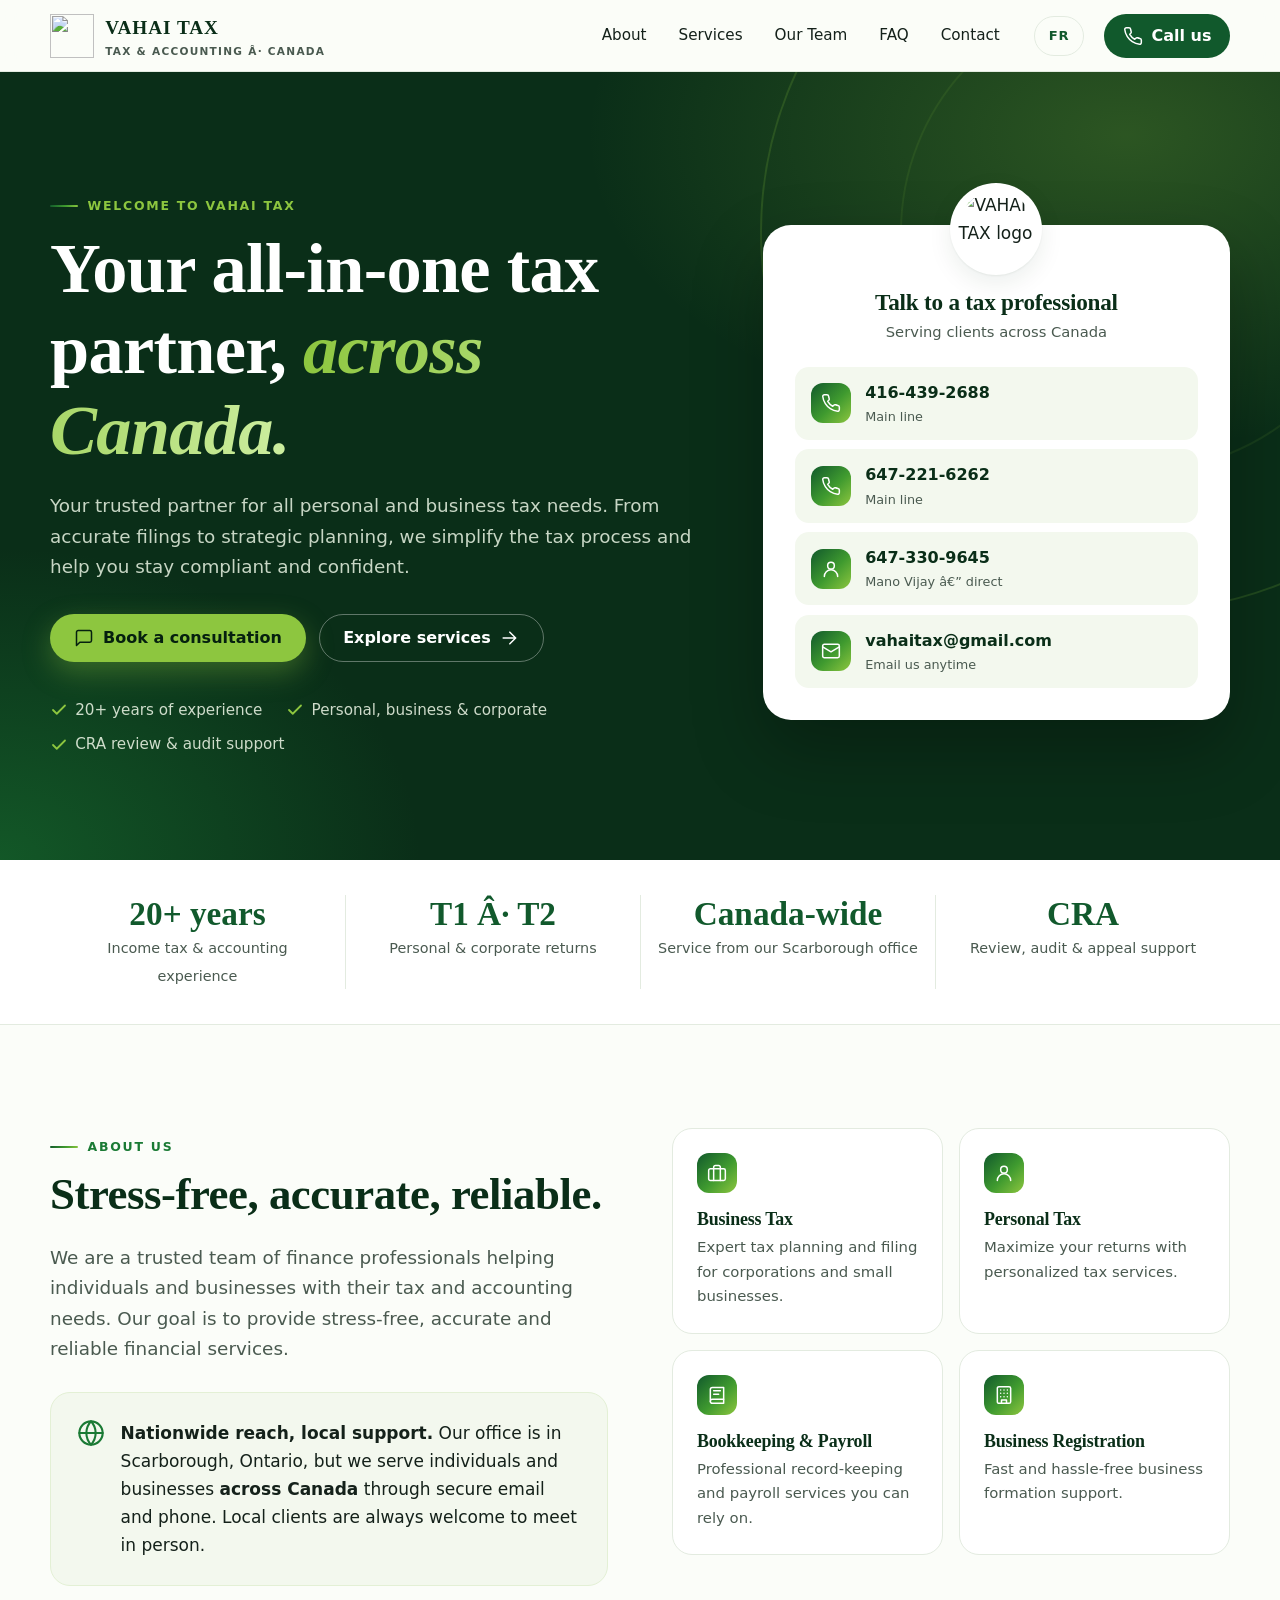
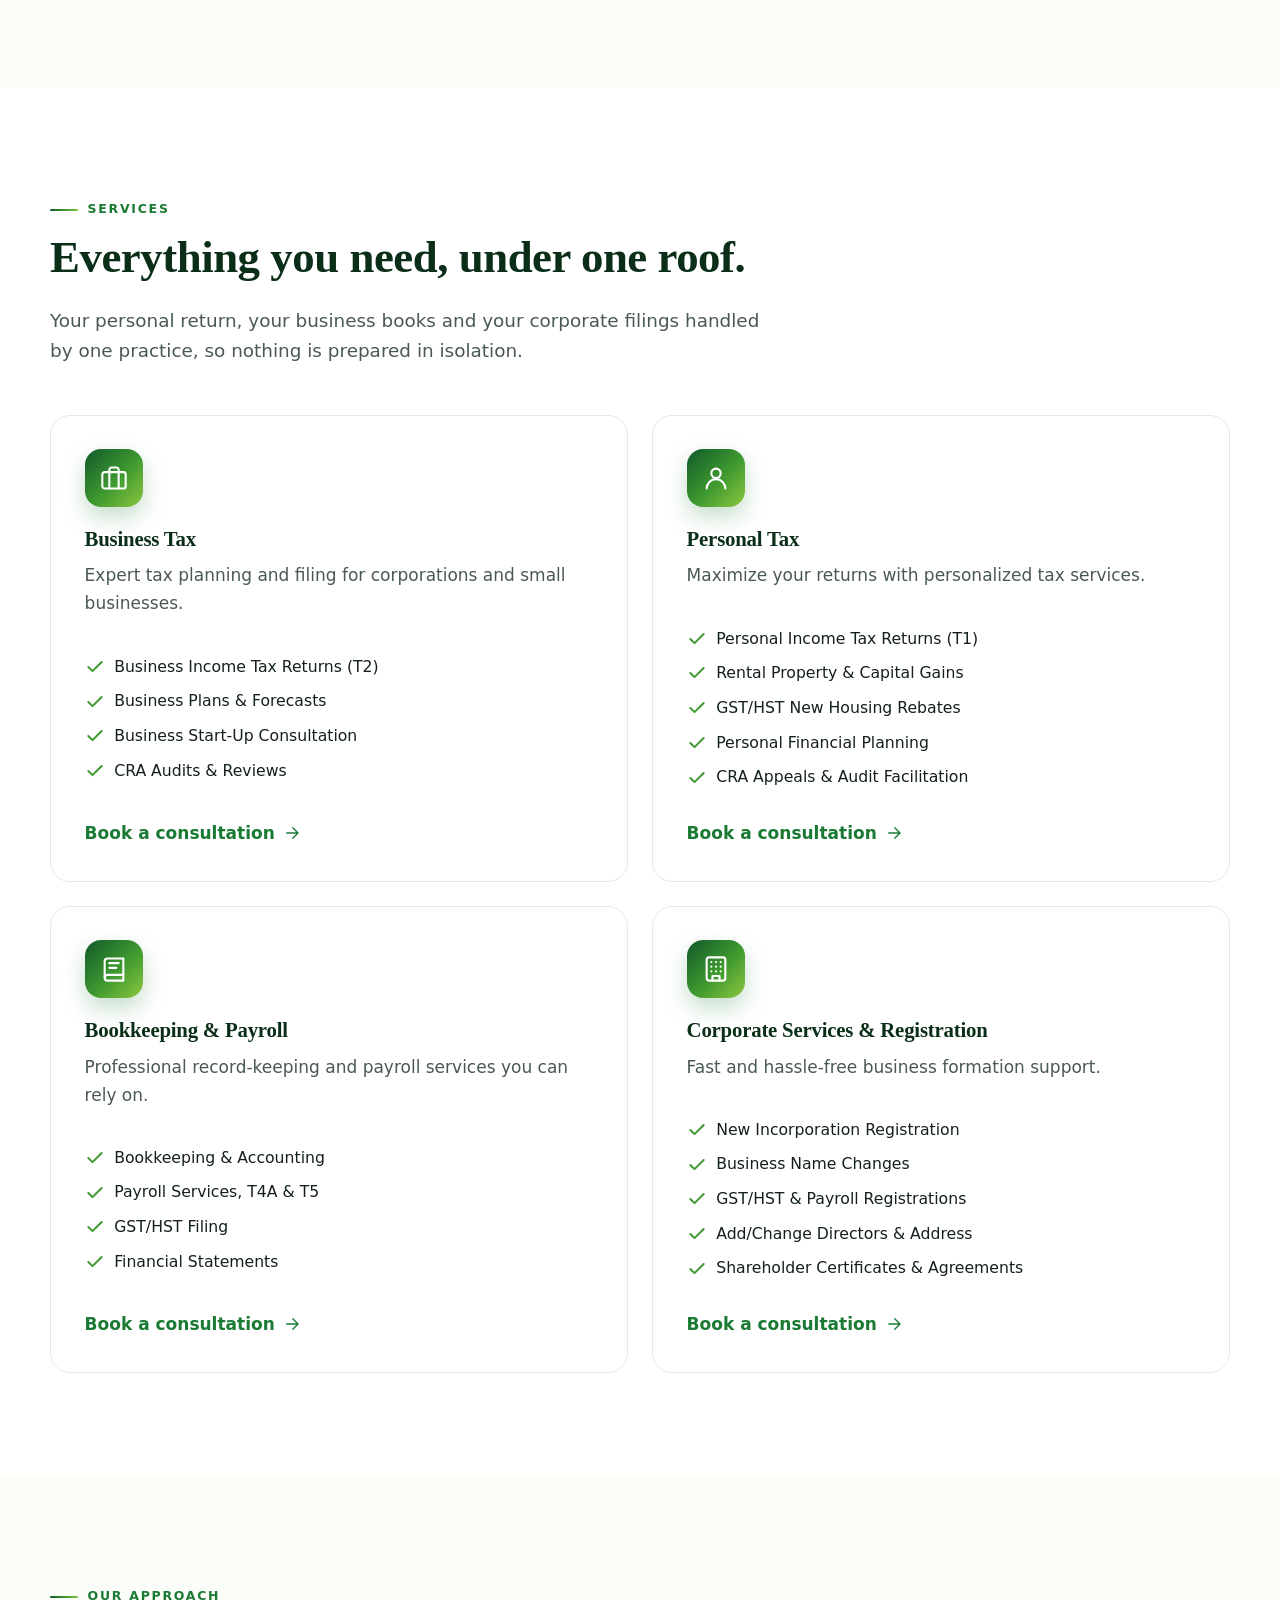
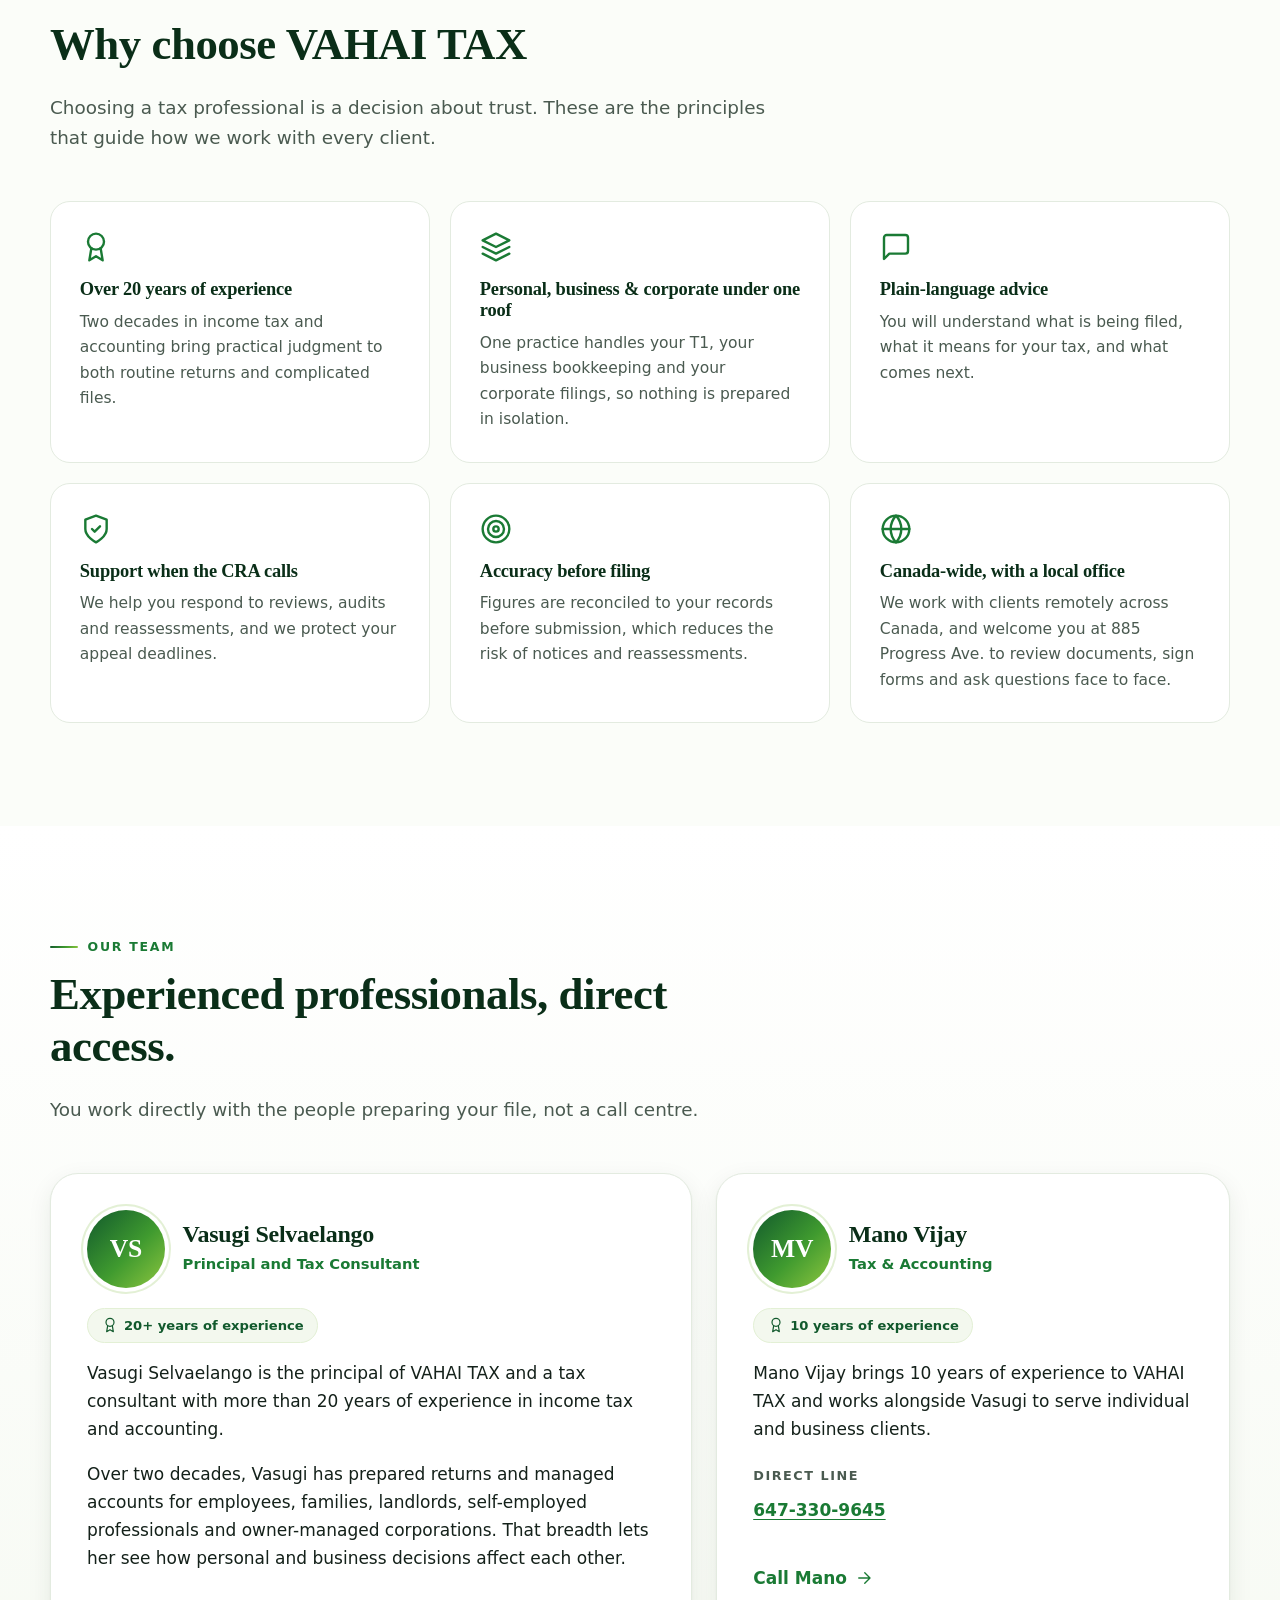
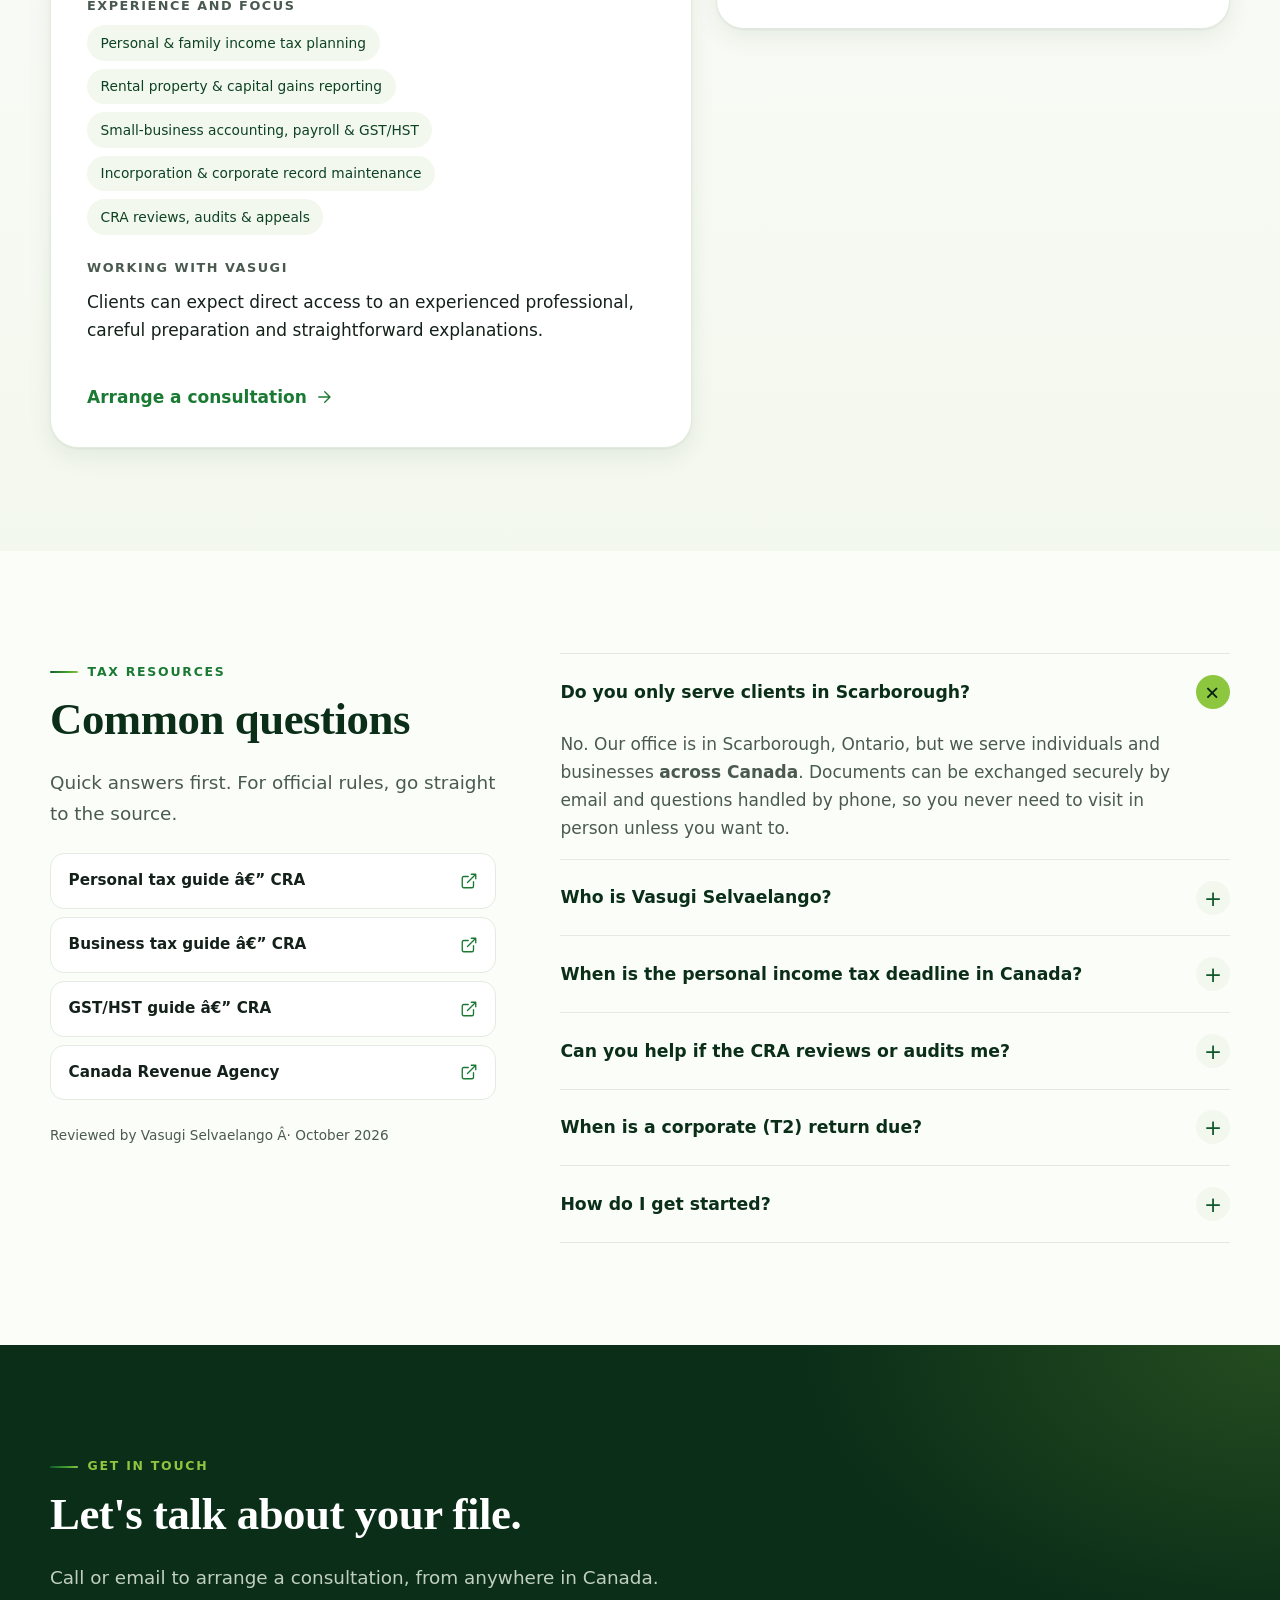
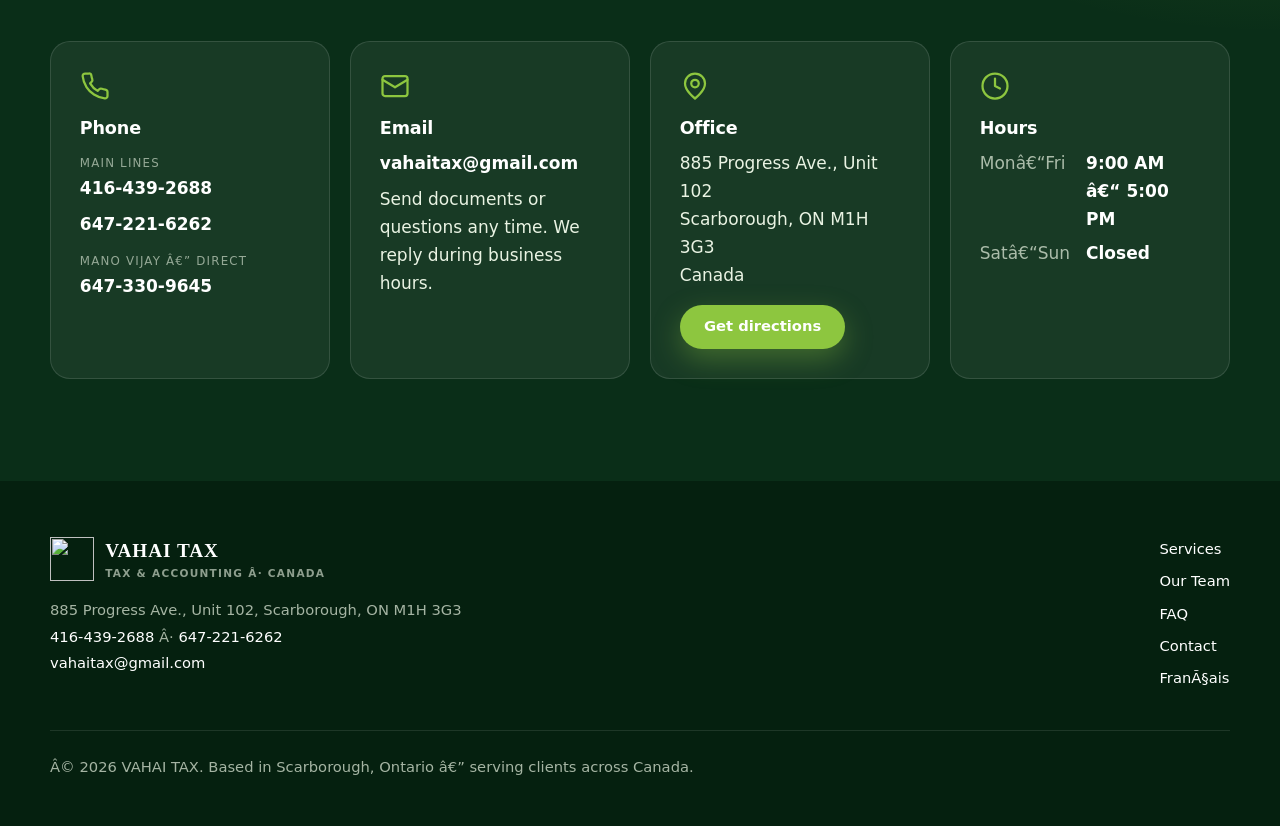
==== commit 99a054eb: "Fix key facts alignment; Enhance Services cards with CTA and hover effects" ====
--- a/index.html
+++ b/index.html
@@ -1,6 +1,6 @@
-<!DOCTYPE html>
+﻿<!DOCTYPE html>
 <!--
-  VAHAI TAX — English (Canada) single-page site
+  VAHAI TAX â€” English (Canada) single-page site
   French version: /fr/index.html
   Shared styles: /styles.css  |  PWA: /manifest.json + /sw.js
   Content last reviewed: October 2026
@@ -157,11 +157,11 @@
   <!-- ===================== HEADER ===================== -->
   <header class="site-header">
     <div class="wrap">
-      <a class="brand" href="#top" aria-label="VAHAI TAX — home">
+      <a class="brand" href="#top" aria-label="VAHAI TAX â€” home">
         <img src="https://sri1985.github.io/vahaitaxsimple/assets/vahaiwebp.webp" alt="" width="44" height="44" fetchpriority="high">
         <span>
           <span class="brand-name">VAHAI TAX</span>
-          <span class="brand-tag">Tax &amp; Accounting · Canada</span>
+          <span class="brand-tag">Tax &amp; Accounting Â· Canada</span>
         </span>
       </a>
 
@@ -176,7 +176,7 @@
         </ul>
       </nav>
 
-      <a class="lang" href="fr/" hreflang="fr-CA" lang="fr-CA" aria-label="Version française">FR</a>
+      <a class="lang" href="fr/" hreflang="fr-CA" lang="fr-CA" aria-label="Version franÃ§aise">FR</a>
       <a class="btn btn-dark header-call" href="tel:+14164392688" aria-label="Call VAHAI TAX at 416-439-2688">
         <svg class="ico" aria-hidden="true"><use href="#i-phone"/></svg><span>Call us</span>
       </a>
@@ -217,7 +217,7 @@
           <ul class="rows">
             <li><a href="tel:+14164392688"><span class="chip"><svg class="ico" aria-hidden="true"><use href="#i-phone"/></svg></span><span><strong>416-439-2688</strong><small>Main line</small></span></a></li>
             <li><a href="tel:+16472216262"><span class="chip"><svg class="ico" aria-hidden="true"><use href="#i-phone"/></svg></span><span><strong>647-221-6262</strong><small>Main line</small></span></a></li>
-            <li><a href="tel:+16473309645"><span class="chip"><svg class="ico" aria-hidden="true"><use href="#i-user"/></svg></span><span><strong>647-330-9645</strong><small>Mano Vijay — direct</small></span></a></li>
+            <li><a href="tel:+16473309645"><span class="chip"><svg class="ico" aria-hidden="true"><use href="#i-user"/></svg></span><span><strong>647-330-9645</strong><small>Mano Vijay â€” direct</small></span></a></li>
             <li><a href="mailto:vahaitax@gmail.com"><span class="chip"><svg class="ico" aria-hidden="true"><use href="#i-mail"/></svg></span><span><strong>vahaitax@gmail.com</strong><small>Email us anytime</small></span></a></li>
           </ul>
         </aside>
@@ -228,7 +228,7 @@
     <section class="stats" aria-label="Key facts">
       <ul class="wrap">
         <li><strong>20+ years</strong><span>Income tax &amp; accounting experience</span></li>
-        <li><strong>T1 · T2</strong><span>Personal &amp; corporate returns</span></li>
+        <li><strong>T1 Â· T2</strong><span>Personal &amp; corporate returns</span></li>
         <li><strong>Canada-wide</strong><span>Service from our Scarborough office</span></li>
         <li><strong>CRA</strong><span>Review, audit &amp; appeal support</span></li>
       </ul>
@@ -294,6 +294,7 @@
               <li><svg class="ico" aria-hidden="true"><use href="#i-check"/></svg>Business Start-Up Consultation</li>
               <li><svg class="ico" aria-hidden="true"><use href="#i-check"/></svg>CRA Audits &amp; Reviews</li>
             </ul>
+            <a href="#contact" class="svc-cta">Book a consultation<svg class="ico" aria-hidden="true"><use href="#i-arrow"/></svg></a>
           </article>
 
           <article class="svc" id="personal-tax">
@@ -307,6 +308,7 @@
               <li><svg class="ico" aria-hidden="true"><use href="#i-check"/></svg>Personal Financial Planning</li>
               <li><svg class="ico" aria-hidden="true"><use href="#i-check"/></svg>CRA Appeals &amp; Audit Facilitation</li>
             </ul>
+            <a href="#contact" class="svc-cta">Book a consultation<svg class="ico" aria-hidden="true"><use href="#i-arrow"/></svg></a>
           </article>
 
           <article class="svc" id="bookkeeping-payroll">
@@ -319,6 +321,7 @@
               <li><svg class="ico" aria-hidden="true"><use href="#i-check"/></svg>GST/HST Filing</li>
               <li><svg class="ico" aria-hidden="true"><use href="#i-check"/></svg>Financial Statements</li>
             </ul>
+            <a href="#contact" class="svc-cta">Book a consultation<svg class="ico" aria-hidden="true"><use href="#i-arrow"/></svg></a>
           </article>
 
           <article class="svc" id="corporate-services">
@@ -332,6 +335,7 @@
               <li><svg class="ico" aria-hidden="true"><use href="#i-check"/></svg>Add/Change Directors &amp; Address</li>
               <li><svg class="ico" aria-hidden="true"><use href="#i-check"/></svg>Shareholder Certificates &amp; Agreements</li>
             </ul>
+            <a href="#contact" class="svc-cta">Book a consultation<svg class="ico" aria-hidden="true"><use href="#i-arrow"/></svg></a>
           </article>
         </div>
       </div>
@@ -447,12 +451,12 @@
 
           <!-- Official CRA sources (citations) -->
           <ul class="res" id="resources">
-            <li><a href="https://www.canada.ca/en/services/taxes/income-tax/personal-income-tax.html" rel="noopener" target="_blank">Personal tax guide — CRA<svg class="ico" aria-hidden="true"><use href="#i-external"/></svg></a></li>
-            <li><a href="https://www.canada.ca/en/revenue-agency/services/tax/businesses.html" rel="noopener" target="_blank">Business tax guide — CRA<svg class="ico" aria-hidden="true"><use href="#i-external"/></svg></a></li>
-            <li><a href="https://www.canada.ca/en/services/taxes/gsthst.html" rel="noopener" target="_blank">GST/HST guide — CRA<svg class="ico" aria-hidden="true"><use href="#i-external"/></svg></a></li>
+            <li><a href="https://www.canada.ca/en/services/taxes/income-tax/personal-income-tax.html" rel="noopener" target="_blank">Personal tax guide â€” CRA<svg class="ico" aria-hidden="true"><use href="#i-external"/></svg></a></li>
+            <li><a href="https://www.canada.ca/en/revenue-agency/services/tax/businesses.html" rel="noopener" target="_blank">Business tax guide â€” CRA<svg class="ico" aria-hidden="true"><use href="#i-external"/></svg></a></li>
+            <li><a href="https://www.canada.ca/en/services/taxes/gsthst.html" rel="noopener" target="_blank">GST/HST guide â€” CRA<svg class="ico" aria-hidden="true"><use href="#i-external"/></svg></a></li>
             <li><a href="https://www.canada.ca/en/revenue-agency.html" rel="noopener" target="_blank">Canada Revenue Agency<svg class="ico" aria-hidden="true"><use href="#i-external"/></svg></a></li>
           </ul>
-          <p class="reviewed">Reviewed by Vasugi Selvaelango · <time datetime="2026-10">October 2026</time></p>
+          <p class="reviewed">Reviewed by Vasugi Selvaelango Â· <time datetime="2026-10">October 2026</time></p>
         </div>
 
         <div class="faq">
@@ -467,12 +471,12 @@
           <details>
             <summary>When is the personal income tax deadline in Canada?</summary>
             <p>For most individuals, the T1 return is due <strong>April 30</strong>. If you or your spouse or common-law partner are self-employed, the filing deadline is <strong>June 15</strong>, but any balance owing is still due April 30.</p>
-            <p class="source">Source: <a href="https://www.canada.ca/en/revenue-agency/services/tax/individuals/topics/important-dates-individuals.html" rel="noopener" target="_blank">CRA — Important dates for individuals</a></p>
+            <p class="source">Source: <a href="https://www.canada.ca/en/revenue-agency/services/tax/individuals/topics/important-dates-individuals.html" rel="noopener" target="_blank">CRA â€” Important dates for individuals</a></p>
           </details>
           <details>
             <summary>Can you help if the CRA reviews or audits me?</summary>
             <p>Yes. We help you respond to CRA reviews, audits and reassessments and keep track of appeal deadlines. For most taxpayers, a Notice of Objection must be filed within <strong>90 days</strong> of the notice date; individuals may instead have up to one year after the filing due date, whichever is later.</p>
-            <p class="source">Source: <a href="https://www.canada.ca/en/revenue-agency/services/forms-publications/publications/p148.html" rel="noopener" target="_blank">CRA — P148 Resolving your dispute</a></p>
+            <p class="source">Source: <a href="https://www.canada.ca/en/revenue-agency/services/forms-publications/publications/p148.html" rel="noopener" target="_blank">CRA â€” P148 Resolving your dispute</a></p>
           </details>
           <details>
             <summary>When is a corporate (T2) return due?</summary>
@@ -502,7 +506,7 @@
             <span class="c-label">Main lines</span>
             <p><a href="tel:+14164392688">416-439-2688</a></p>
             <p><a href="tel:+16472216262">647-221-6262</a></p>
-            <span class="c-label">Mano Vijay — direct</span>
+            <span class="c-label">Mano Vijay â€” direct</span>
             <p><a href="tel:+16473309645">647-330-9645</a></p>
           </div>
 
@@ -524,8 +528,8 @@
             <svg class="ico" aria-hidden="true"><use href="#i-clock"/></svg>
             <h3>Hours</h3>
             <dl class="hours">
-              <dt>Mon–Fri</dt><dd>9:00 AM – 5:00 PM</dd>
-              <dt>Sat–Sun</dt><dd>Closed</dd>
+              <dt>Monâ€“Fri</dt><dd>9:00 AM â€“ 5:00 PM</dd>
+              <dt>Satâ€“Sun</dt><dd>Closed</dd>
             </dl>
           </div>
         </div>
@@ -540,11 +544,11 @@
         <div>
           <a class="brand" href="#top">
             <img src="https://sri1985.github.io/vahaitaxsimple/assets/vahaiwebp.webp" alt="" width="44" height="44" loading="lazy">
-            <span><span class="brand-name">VAHAI TAX</span><span class="brand-tag">Tax &amp; Accounting · Canada</span></span>
+            <span><span class="brand-name">VAHAI TAX</span><span class="brand-tag">Tax &amp; Accounting Â· Canada</span></span>
           </a>
           <address>
             885 Progress Ave., Unit 102, Scarborough, ON M1H 3G3<br>
-            <a href="tel:+14164392688">416-439-2688</a> · <a href="tel:+16472216262">647-221-6262</a><br>
+            <a href="tel:+14164392688">416-439-2688</a> Â· <a href="tel:+16472216262">647-221-6262</a><br>
             <a href="mailto:vahaitax@gmail.com">vahaitax@gmail.com</a>
           </address>
         </div>
@@ -554,11 +558,11 @@
             <li><a href="#team">Our Team</a></li>
             <li><a href="#faq">FAQ</a></li>
             <li><a href="#contact">Contact</a></li>
-            <li><a href="fr/" hreflang="fr-CA" lang="fr-CA">Français</a></li>
+            <li><a href="fr/" hreflang="fr-CA" lang="fr-CA">FranÃ§ais</a></li>
           </ul>
         </nav>
       </div>
-      <p class="copyright">© 2026 VAHAI TAX. Based in Scarborough, Ontario — serving clients across Canada.</p>
+      <p class="copyright">Â© 2026 VAHAI TAX. Based in Scarborough, Ontario â€” serving clients across Canada.</p>
     </div>
   </footer>
 
@@ -579,3 +583,4 @@
   </script>
 </body>
 </html>
+
--- a/styles.css
+++ b/styles.css
@@ -1,5 +1,5 @@
-/* ==========================================================================
-   VAHAI TAX — Shared stylesheet (used by /index.html and /fr/index.html)
+﻿/* ==========================================================================
+   VAHAI TAX â€” Shared stylesheet (used by /index.html and /fr/index.html)
    Design language taken from the logo:
      - Serif "VT" monogram      -> serif display headings
      - Leaf-to-forest gradient  -> --grad, used for icons, avatars, accents
@@ -223,7 +223,7 @@
 
 /* ---------- 7. Stats strip ---------- */
 .stats { background: #fff; border-bottom: 1px solid var(--line); }
-.stats ul { list-style: none; margin: 0; padding: 2.2rem 0; display: grid; grid-template-columns: repeat(4, 1fr); }
+.stats ul { list-style: none; margin: 0 auto; padding: 2.2rem 0; display: grid; grid-template-columns: repeat(4, 1fr); }
 .stats li { text-align: center; padding: 0 1rem; border-left: 1px solid var(--line); }
 .stats li:first-child { border-left: 0; }
 .stats strong { display: block; font: 700 clamp(1.5rem, 2.6vw, 2.1rem)/1.15 var(--font-display); color: var(--g-700); }
@@ -253,11 +253,27 @@
 .services { background: #fff; }
 .svc-grid { display: grid; grid-template-columns: repeat(2, 1fr); gap: 1.5rem; }
 .svc {
+  display: flex; flex-direction: column; align-items: flex-start;
   padding: 2.1rem; border-radius: var(--radius);
-  background: var(--bg); border: 1px solid var(--line);
-  transition: border-color .2s ease, transform .2s ease, box-shadow .2s ease;
-}
-.svc:hover { border-color: var(--g-300); transform: translateY(-3px); box-shadow: var(--shadow); }
+  background: #fff; border: 1px solid var(--line);
+  transition: all .3s cubic-bezier(0.25, 0.8, 0.25, 1);
+  position: relative; overflow: hidden;
+}
+.svc::before {
+  content: ""; position: absolute; top: 0; left: 0; right: 0; height: 4px;
+  background: var(--grad); transform: scaleX(0); transform-origin: left;
+  transition: transform .4s ease;
+}
+.svc:hover { border-color: transparent; transform: translateY(-5px); box-shadow: var(--shadow-lg); }
+.svc:hover::before { transform: scaleX(1); }
+.svc-cta {
+  margin-top: auto; padding-top: 1.8rem;
+  display: inline-flex; align-items: center; gap: .5rem;
+  font-weight: 700; color: var(--g-600); text-decoration: none;
+}
+.svc-cta .ico { width: 18px; height: 18px; transition: transform .2s ease; }
+.svc-cta:hover { color: var(--g-800); }
+.svc-cta:hover .ico { transform: translateX(4px); }
 .svc-icon {
   display: grid; place-items: center; width: 58px; height: 58px; margin-bottom: 1.25rem;
   border-radius: 16px; background: var(--grad); color: #fff;
@@ -422,3 +438,4 @@
     box-shadow: 0 10px 24px rgba(26, 122, 52, .4);
   }
 }
+
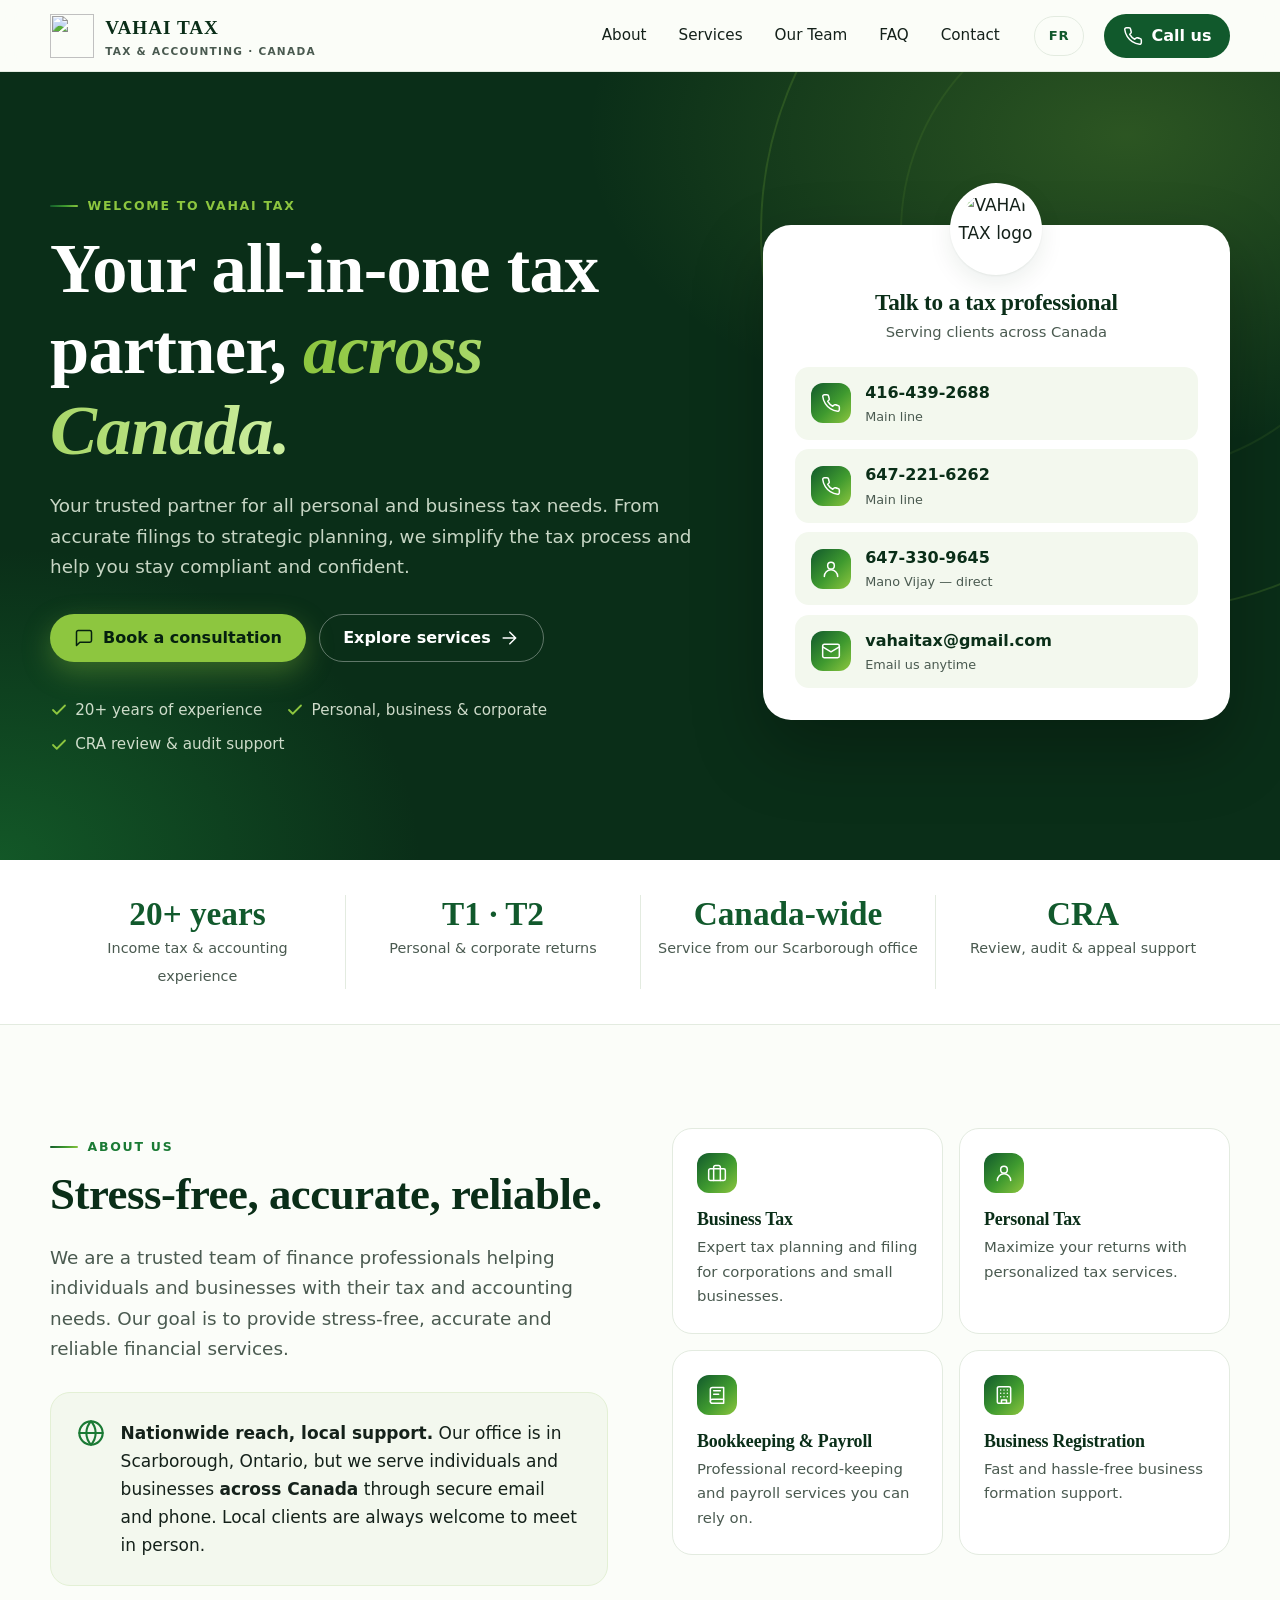
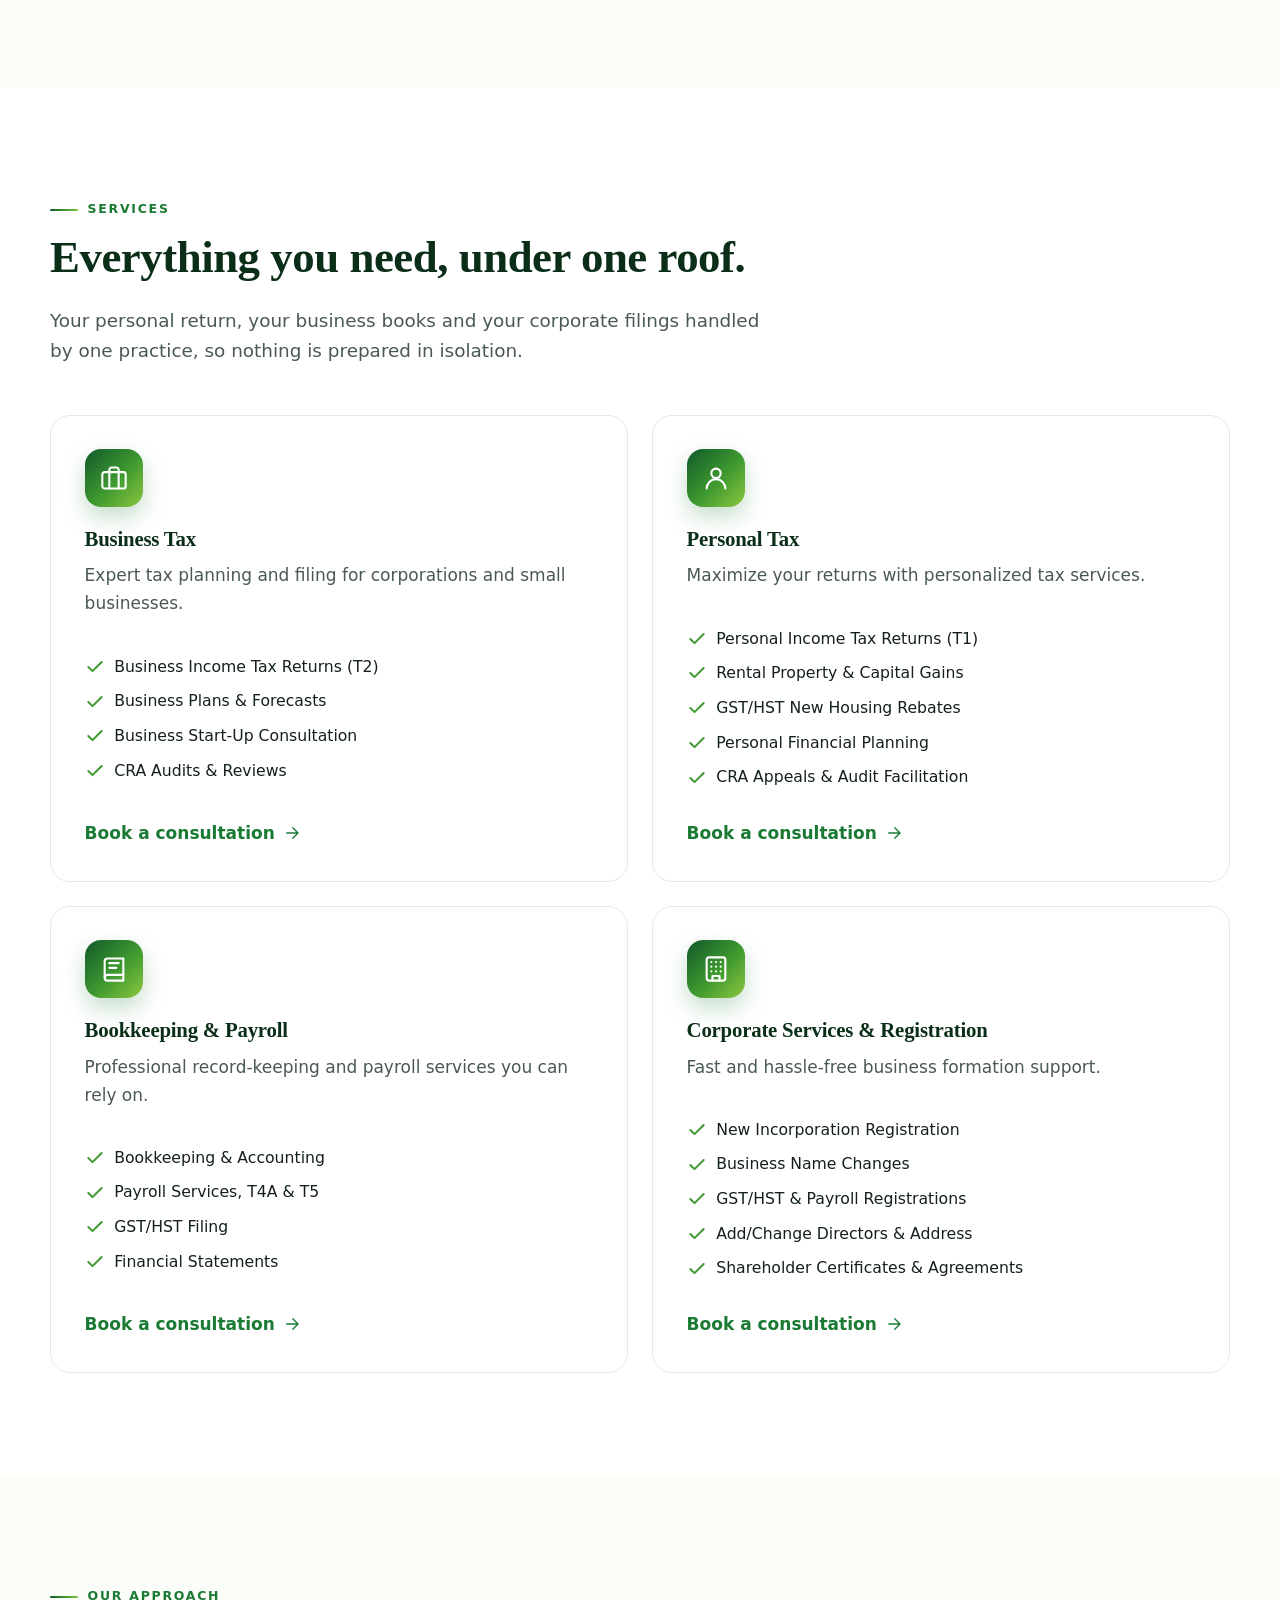
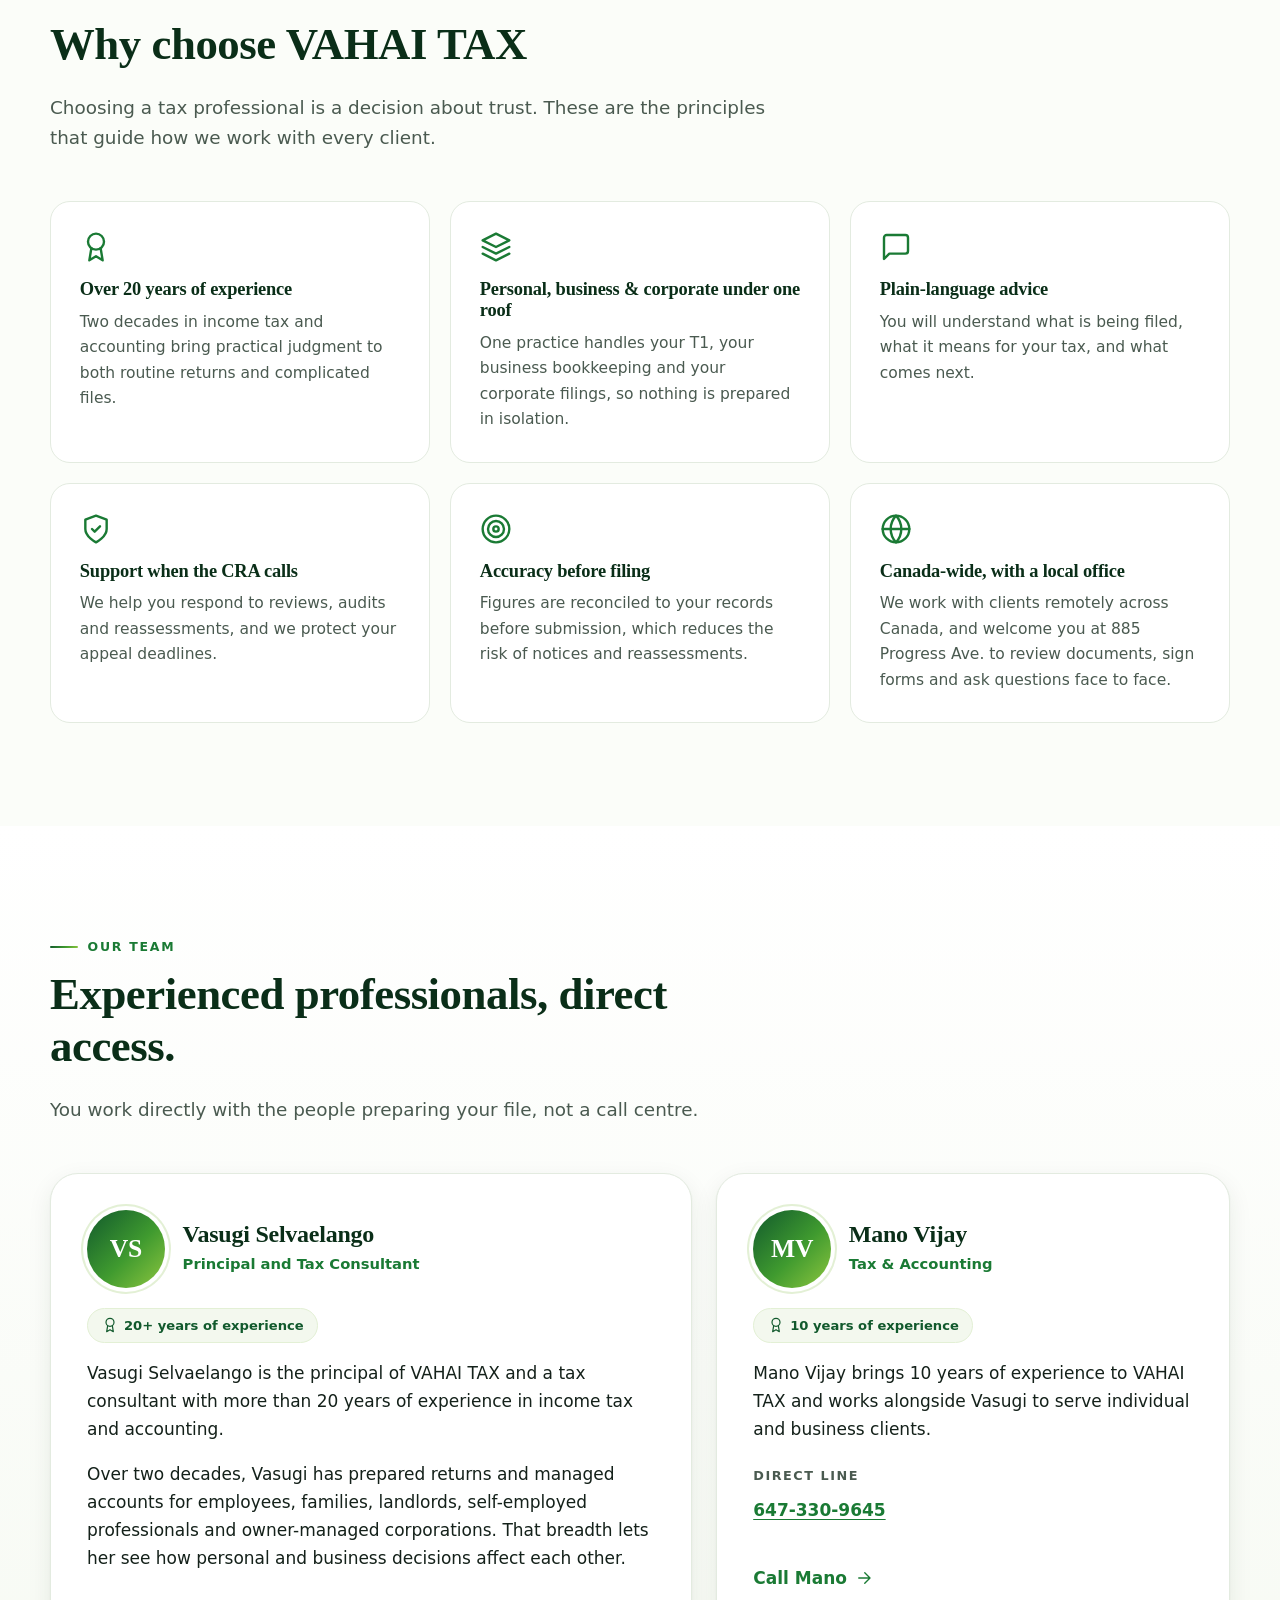
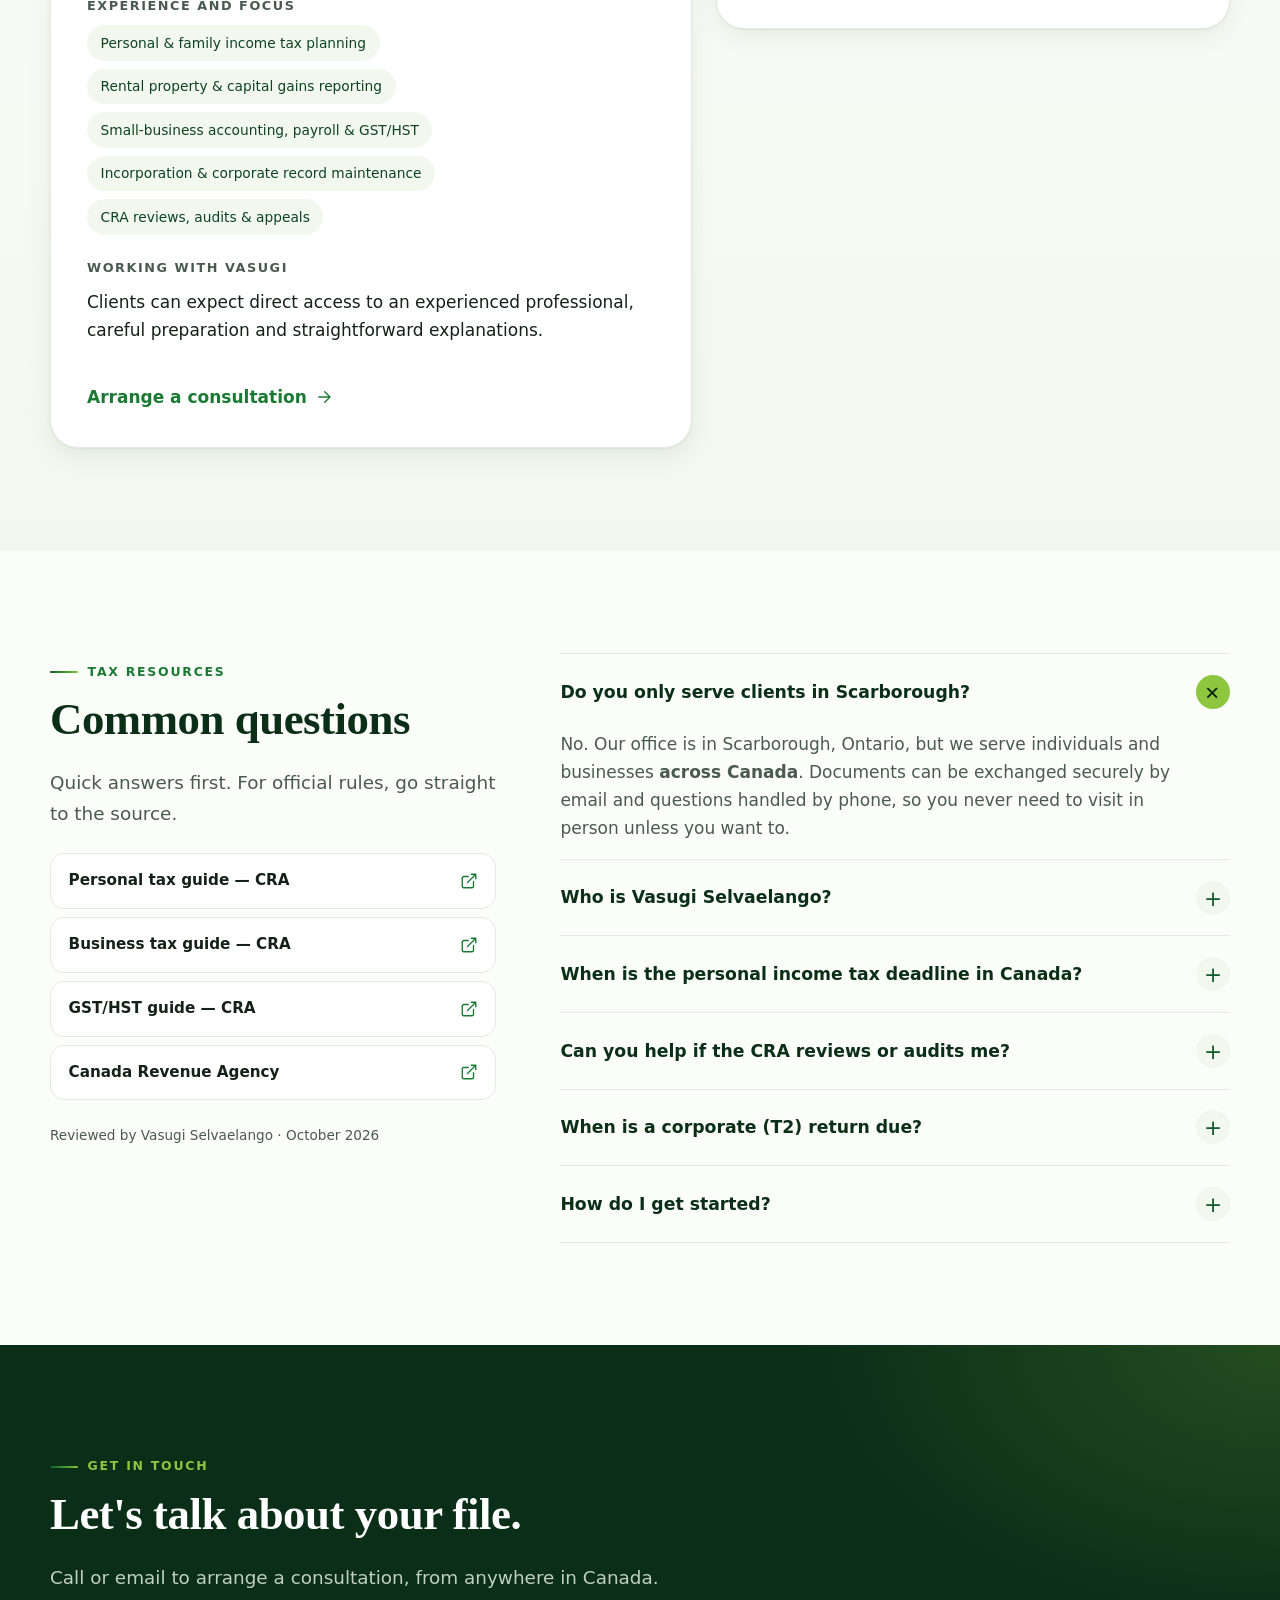
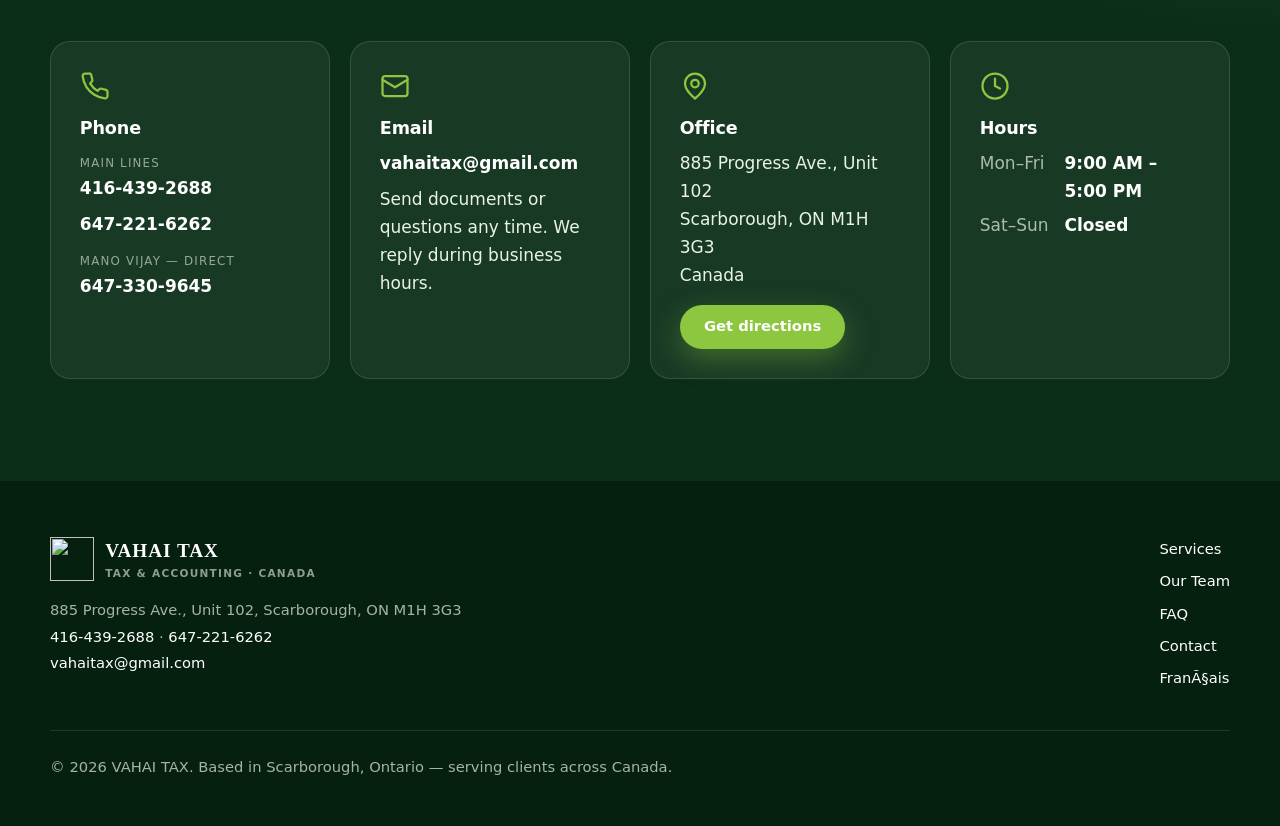
==== commit b45584bc: "Actually fix text rendering mojibake" ====
--- a/index.html
+++ b/index.html
@@ -1,6 +1,6 @@
 ﻿<!DOCTYPE html>
 <!--
-  VAHAI TAX â€” English (Canada) single-page site
+  VAHAI TAX — English (Canada) single-page site
   French version: /fr/index.html
   Shared styles: /styles.css  |  PWA: /manifest.json + /sw.js
   Content last reviewed: October 2026
@@ -157,11 +157,11 @@
   <!-- ===================== HEADER ===================== -->
   <header class="site-header">
     <div class="wrap">
-      <a class="brand" href="#top" aria-label="VAHAI TAX â€” home">
+      <a class="brand" href="#top" aria-label="VAHAI TAX — home">
         <img src="https://sri1985.github.io/vahaitaxsimple/assets/vahaiwebp.webp" alt="" width="44" height="44" fetchpriority="high">
         <span>
           <span class="brand-name">VAHAI TAX</span>
-          <span class="brand-tag">Tax &amp; Accounting Â· Canada</span>
+          <span class="brand-tag">Tax &amp; Accounting · Canada</span>
         </span>
       </a>
 
@@ -217,7 +217,7 @@
           <ul class="rows">
             <li><a href="tel:+14164392688"><span class="chip"><svg class="ico" aria-hidden="true"><use href="#i-phone"/></svg></span><span><strong>416-439-2688</strong><small>Main line</small></span></a></li>
             <li><a href="tel:+16472216262"><span class="chip"><svg class="ico" aria-hidden="true"><use href="#i-phone"/></svg></span><span><strong>647-221-6262</strong><small>Main line</small></span></a></li>
-            <li><a href="tel:+16473309645"><span class="chip"><svg class="ico" aria-hidden="true"><use href="#i-user"/></svg></span><span><strong>647-330-9645</strong><small>Mano Vijay â€” direct</small></span></a></li>
+            <li><a href="tel:+16473309645"><span class="chip"><svg class="ico" aria-hidden="true"><use href="#i-user"/></svg></span><span><strong>647-330-9645</strong><small>Mano Vijay — direct</small></span></a></li>
             <li><a href="mailto:vahaitax@gmail.com"><span class="chip"><svg class="ico" aria-hidden="true"><use href="#i-mail"/></svg></span><span><strong>vahaitax@gmail.com</strong><small>Email us anytime</small></span></a></li>
           </ul>
         </aside>
@@ -228,7 +228,7 @@
     <section class="stats" aria-label="Key facts">
       <ul class="wrap">
         <li><strong>20+ years</strong><span>Income tax &amp; accounting experience</span></li>
-        <li><strong>T1 Â· T2</strong><span>Personal &amp; corporate returns</span></li>
+        <li><strong>T1 · T2</strong><span>Personal &amp; corporate returns</span></li>
         <li><strong>Canada-wide</strong><span>Service from our Scarborough office</span></li>
         <li><strong>CRA</strong><span>Review, audit &amp; appeal support</span></li>
       </ul>
@@ -451,12 +451,12 @@
 
           <!-- Official CRA sources (citations) -->
           <ul class="res" id="resources">
-            <li><a href="https://www.canada.ca/en/services/taxes/income-tax/personal-income-tax.html" rel="noopener" target="_blank">Personal tax guide â€” CRA<svg class="ico" aria-hidden="true"><use href="#i-external"/></svg></a></li>
-            <li><a href="https://www.canada.ca/en/revenue-agency/services/tax/businesses.html" rel="noopener" target="_blank">Business tax guide â€” CRA<svg class="ico" aria-hidden="true"><use href="#i-external"/></svg></a></li>
-            <li><a href="https://www.canada.ca/en/services/taxes/gsthst.html" rel="noopener" target="_blank">GST/HST guide â€” CRA<svg class="ico" aria-hidden="true"><use href="#i-external"/></svg></a></li>
+            <li><a href="https://www.canada.ca/en/services/taxes/income-tax/personal-income-tax.html" rel="noopener" target="_blank">Personal tax guide — CRA<svg class="ico" aria-hidden="true"><use href="#i-external"/></svg></a></li>
+            <li><a href="https://www.canada.ca/en/revenue-agency/services/tax/businesses.html" rel="noopener" target="_blank">Business tax guide — CRA<svg class="ico" aria-hidden="true"><use href="#i-external"/></svg></a></li>
+            <li><a href="https://www.canada.ca/en/services/taxes/gsthst.html" rel="noopener" target="_blank">GST/HST guide — CRA<svg class="ico" aria-hidden="true"><use href="#i-external"/></svg></a></li>
             <li><a href="https://www.canada.ca/en/revenue-agency.html" rel="noopener" target="_blank">Canada Revenue Agency<svg class="ico" aria-hidden="true"><use href="#i-external"/></svg></a></li>
           </ul>
-          <p class="reviewed">Reviewed by Vasugi Selvaelango Â· <time datetime="2026-10">October 2026</time></p>
+          <p class="reviewed">Reviewed by Vasugi Selvaelango · <time datetime="2026-10">October 2026</time></p>
         </div>
 
         <div class="faq">
@@ -471,12 +471,12 @@
           <details>
             <summary>When is the personal income tax deadline in Canada?</summary>
             <p>For most individuals, the T1 return is due <strong>April 30</strong>. If you or your spouse or common-law partner are self-employed, the filing deadline is <strong>June 15</strong>, but any balance owing is still due April 30.</p>
-            <p class="source">Source: <a href="https://www.canada.ca/en/revenue-agency/services/tax/individuals/topics/important-dates-individuals.html" rel="noopener" target="_blank">CRA â€” Important dates for individuals</a></p>
+            <p class="source">Source: <a href="https://www.canada.ca/en/revenue-agency/services/tax/individuals/topics/important-dates-individuals.html" rel="noopener" target="_blank">CRA — Important dates for individuals</a></p>
           </details>
           <details>
             <summary>Can you help if the CRA reviews or audits me?</summary>
             <p>Yes. We help you respond to CRA reviews, audits and reassessments and keep track of appeal deadlines. For most taxpayers, a Notice of Objection must be filed within <strong>90 days</strong> of the notice date; individuals may instead have up to one year after the filing due date, whichever is later.</p>
-            <p class="source">Source: <a href="https://www.canada.ca/en/revenue-agency/services/forms-publications/publications/p148.html" rel="noopener" target="_blank">CRA â€” P148 Resolving your dispute</a></p>
+            <p class="source">Source: <a href="https://www.canada.ca/en/revenue-agency/services/forms-publications/publications/p148.html" rel="noopener" target="_blank">CRA — P148 Resolving your dispute</a></p>
           </details>
           <details>
             <summary>When is a corporate (T2) return due?</summary>
@@ -506,7 +506,7 @@
             <span class="c-label">Main lines</span>
             <p><a href="tel:+14164392688">416-439-2688</a></p>
             <p><a href="tel:+16472216262">647-221-6262</a></p>
-            <span class="c-label">Mano Vijay â€” direct</span>
+            <span class="c-label">Mano Vijay — direct</span>
             <p><a href="tel:+16473309645">647-330-9645</a></p>
           </div>
 
@@ -528,8 +528,8 @@
             <svg class="ico" aria-hidden="true"><use href="#i-clock"/></svg>
             <h3>Hours</h3>
             <dl class="hours">
-              <dt>Monâ€“Fri</dt><dd>9:00 AM â€“ 5:00 PM</dd>
-              <dt>Satâ€“Sun</dt><dd>Closed</dd>
+              <dt>Mon–Fri</dt><dd>9:00 AM – 5:00 PM</dd>
+              <dt>Sat–Sun</dt><dd>Closed</dd>
             </dl>
           </div>
         </div>
@@ -544,11 +544,11 @@
         <div>
           <a class="brand" href="#top">
             <img src="https://sri1985.github.io/vahaitaxsimple/assets/vahaiwebp.webp" alt="" width="44" height="44" loading="lazy">
-            <span><span class="brand-name">VAHAI TAX</span><span class="brand-tag">Tax &amp; Accounting Â· Canada</span></span>
+            <span><span class="brand-name">VAHAI TAX</span><span class="brand-tag">Tax &amp; Accounting · Canada</span></span>
           </a>
           <address>
             885 Progress Ave., Unit 102, Scarborough, ON M1H 3G3<br>
-            <a href="tel:+14164392688">416-439-2688</a> Â· <a href="tel:+16472216262">647-221-6262</a><br>
+            <a href="tel:+14164392688">416-439-2688</a> · <a href="tel:+16472216262">647-221-6262</a><br>
             <a href="mailto:vahaitax@gmail.com">vahaitax@gmail.com</a>
           </address>
         </div>
@@ -562,7 +562,7 @@
           </ul>
         </nav>
       </div>
-      <p class="copyright">Â© 2026 VAHAI TAX. Based in Scarborough, Ontario â€” serving clients across Canada.</p>
+      <p class="copyright">© 2026 VAHAI TAX. Based in Scarborough, Ontario — serving clients across Canada.</p>
     </div>
   </footer>
 
--- a/styles.css
+++ b/styles.css
@@ -1,5 +1,5 @@
 ﻿/* ==========================================================================
-   VAHAI TAX â€” Shared stylesheet (used by /index.html and /fr/index.html)
+   VAHAI TAX — Shared stylesheet (used by /index.html and /fr/index.html)
    Design language taken from the logo:
      - Serif "VT" monogram      -> serif display headings
      - Leaf-to-forest gradient  -> --grad, used for icons, avatars, accents
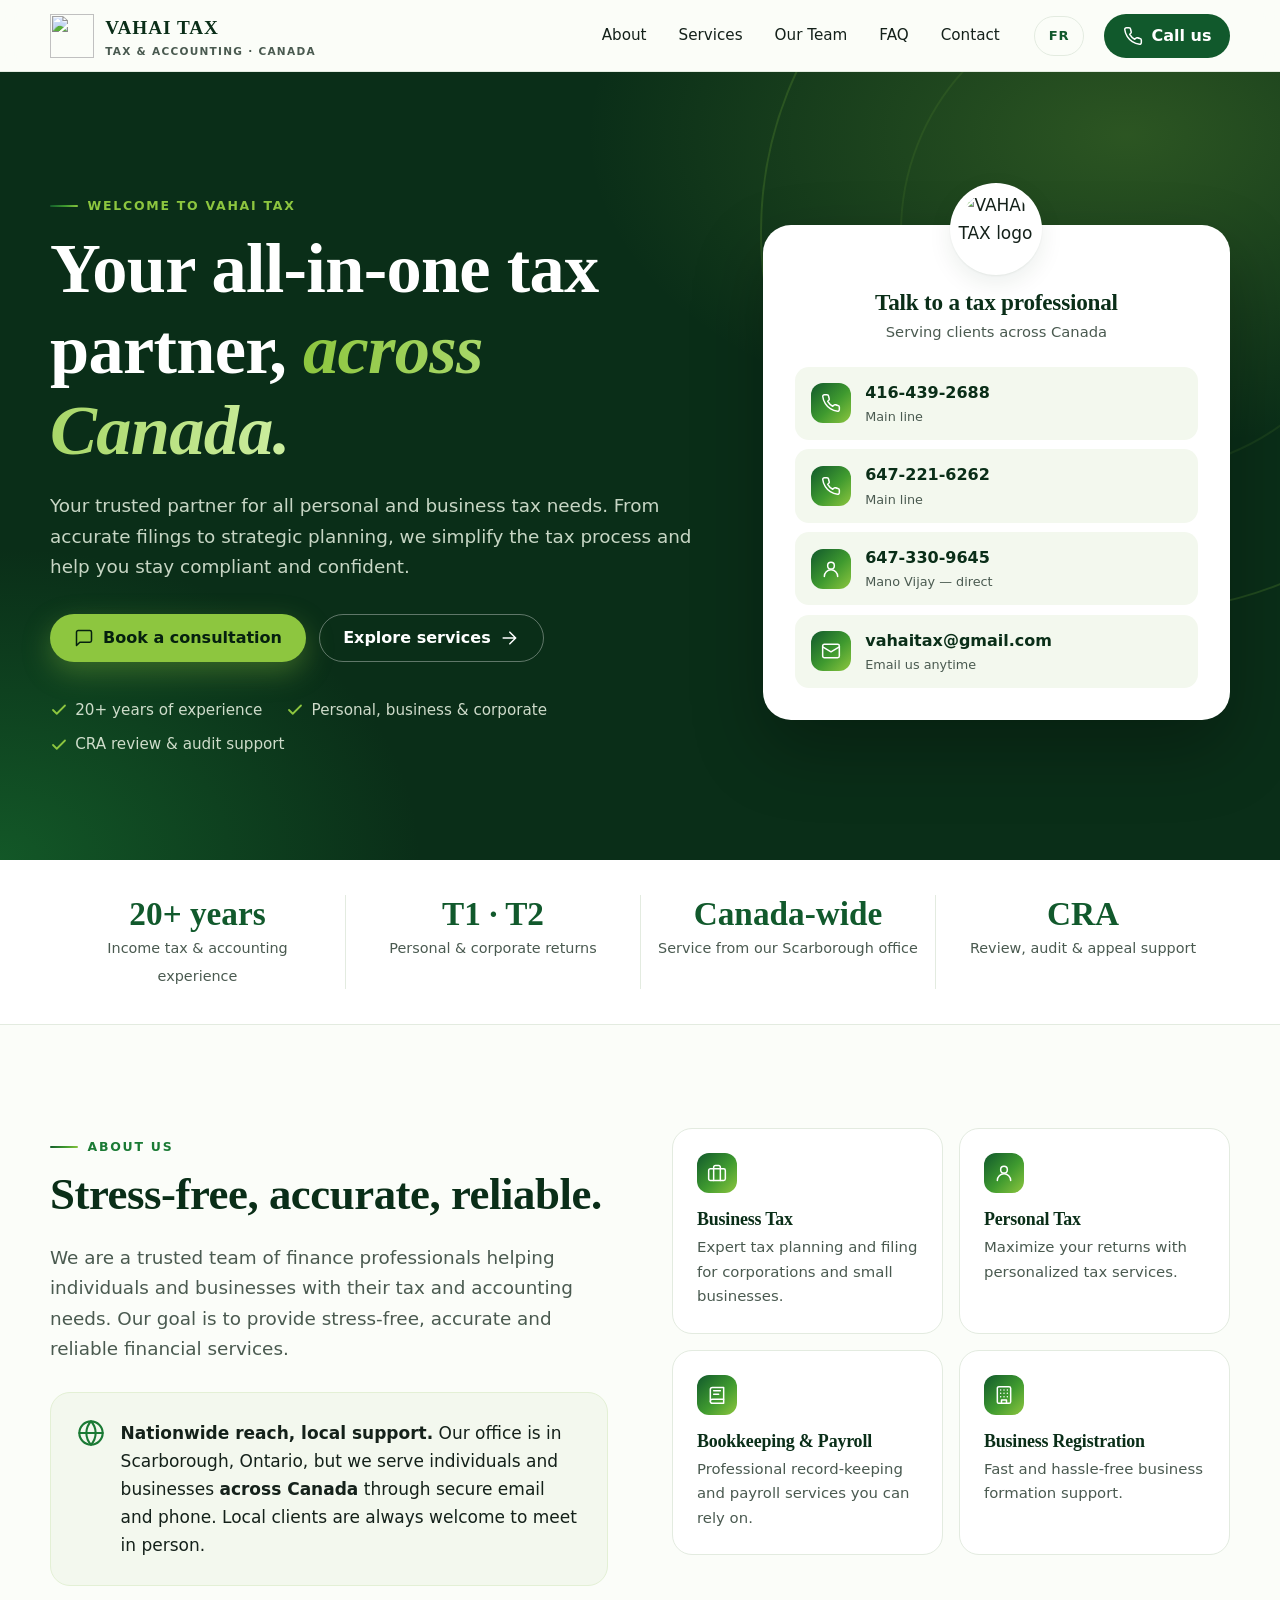
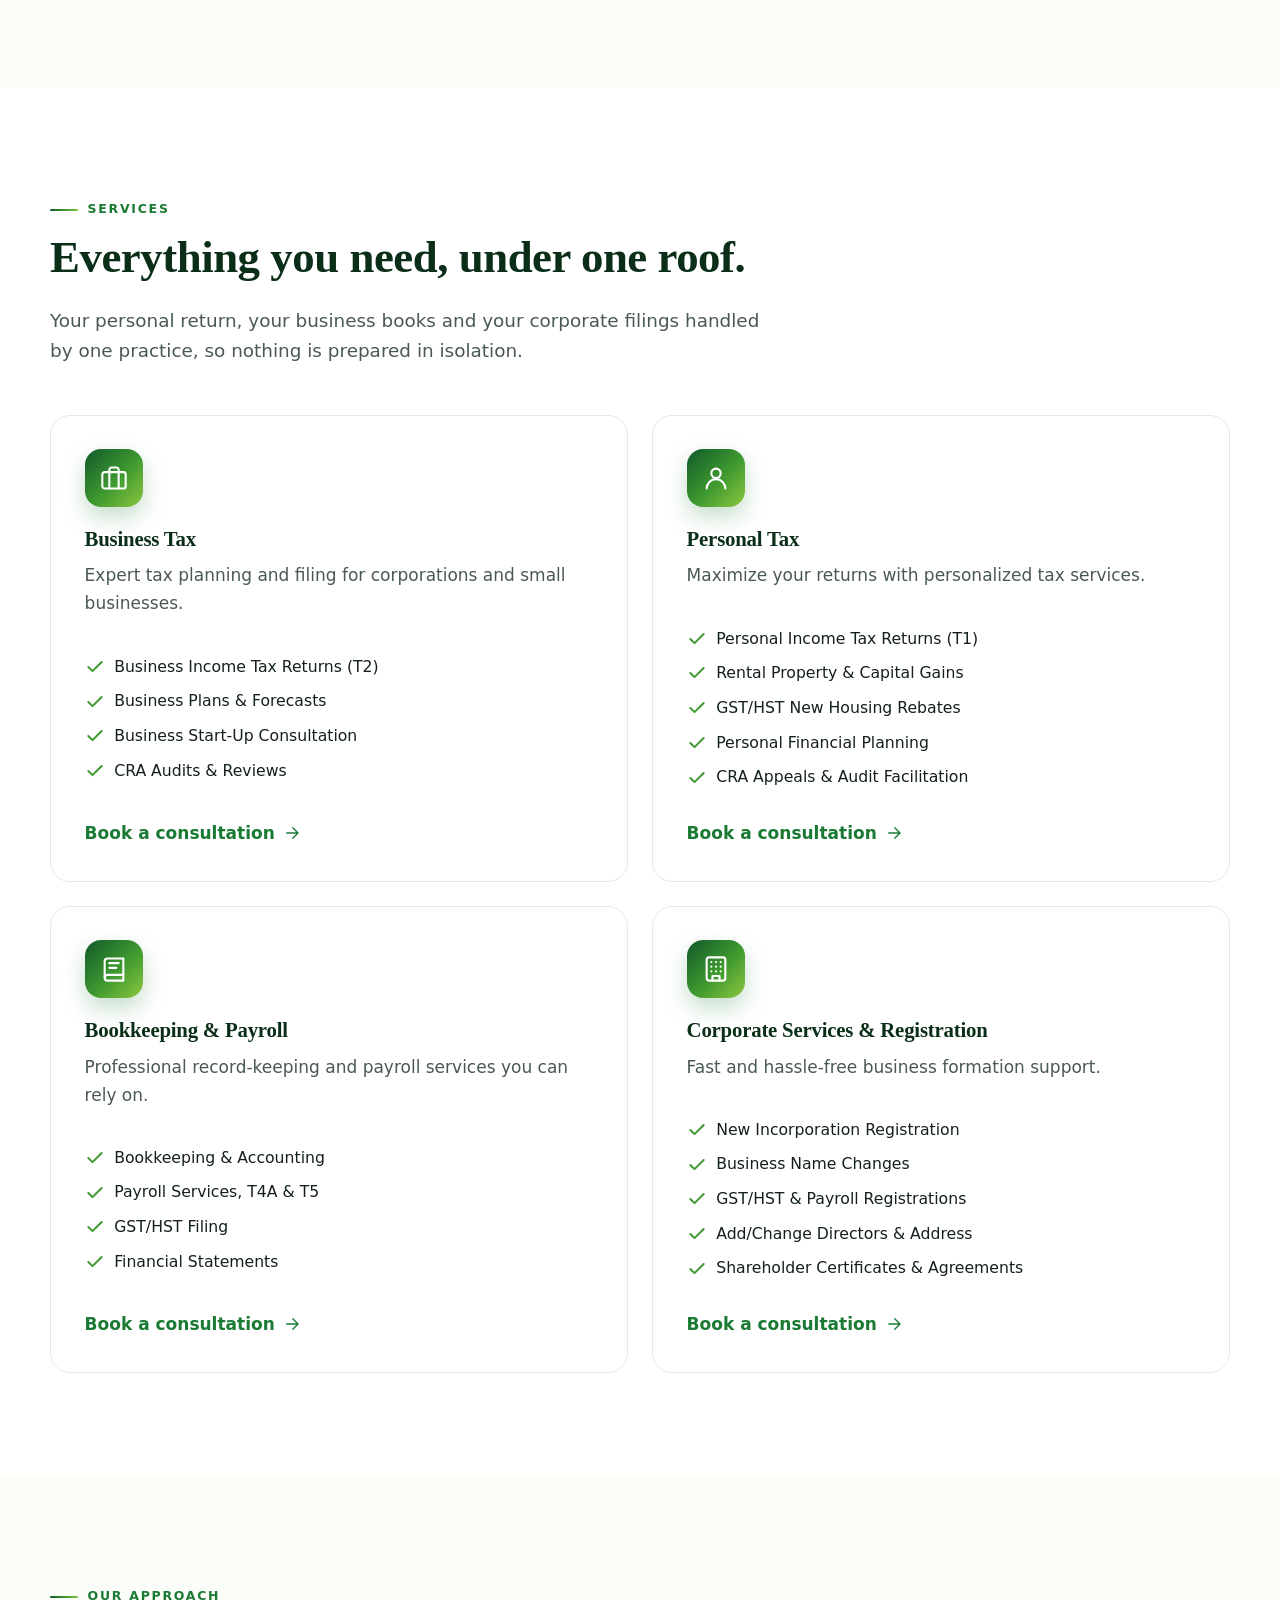
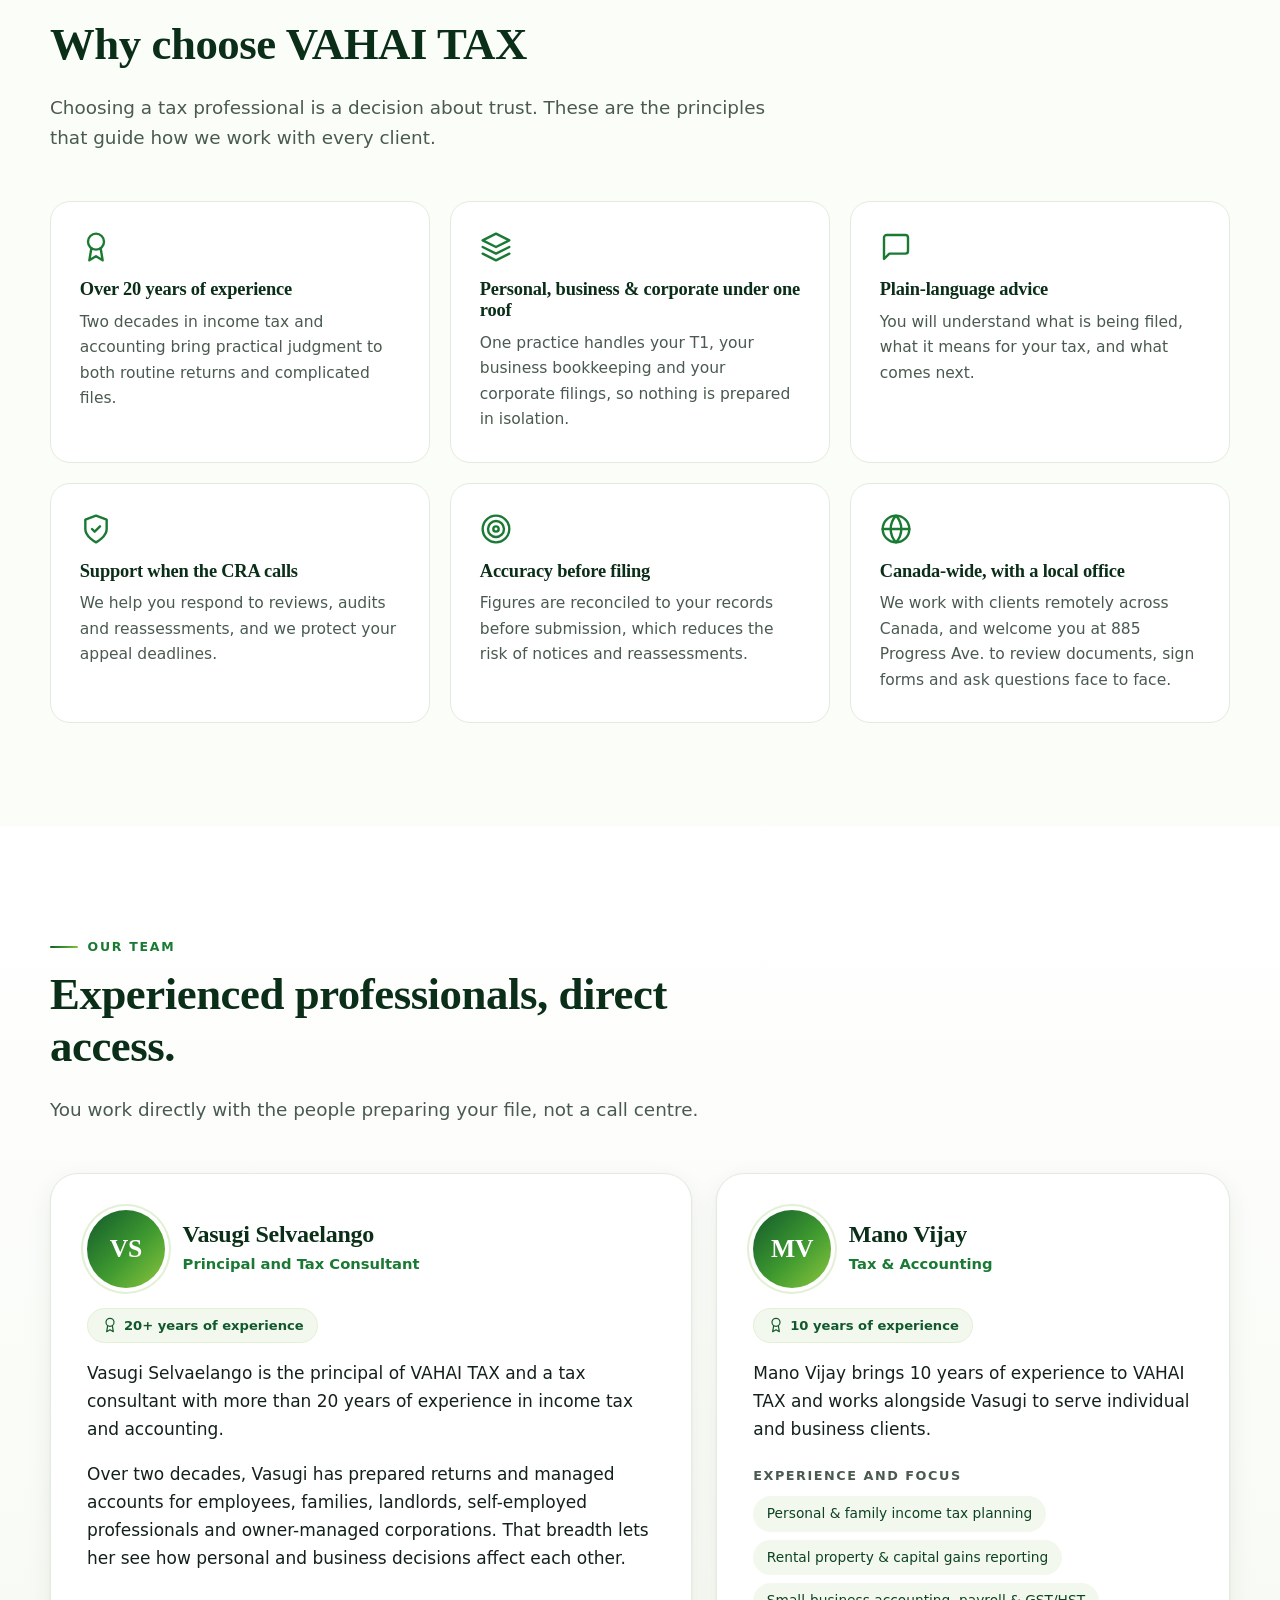
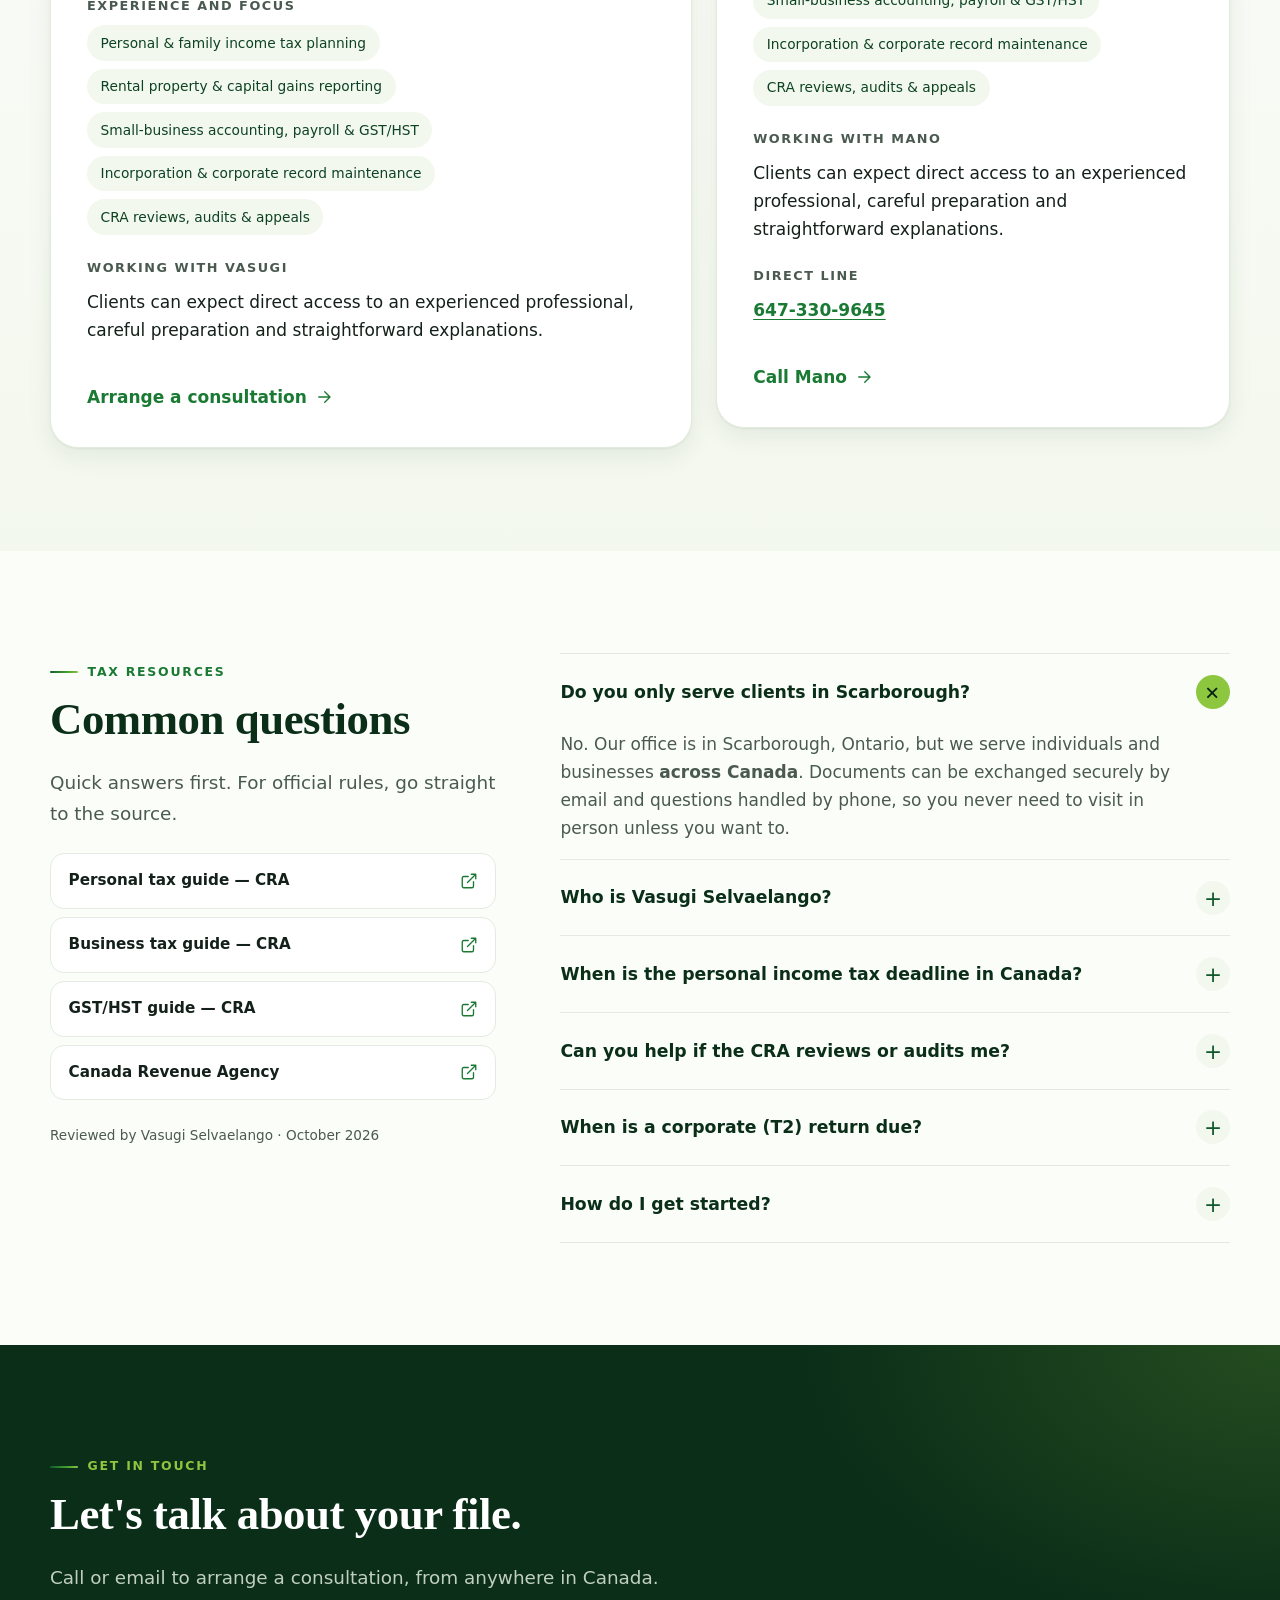
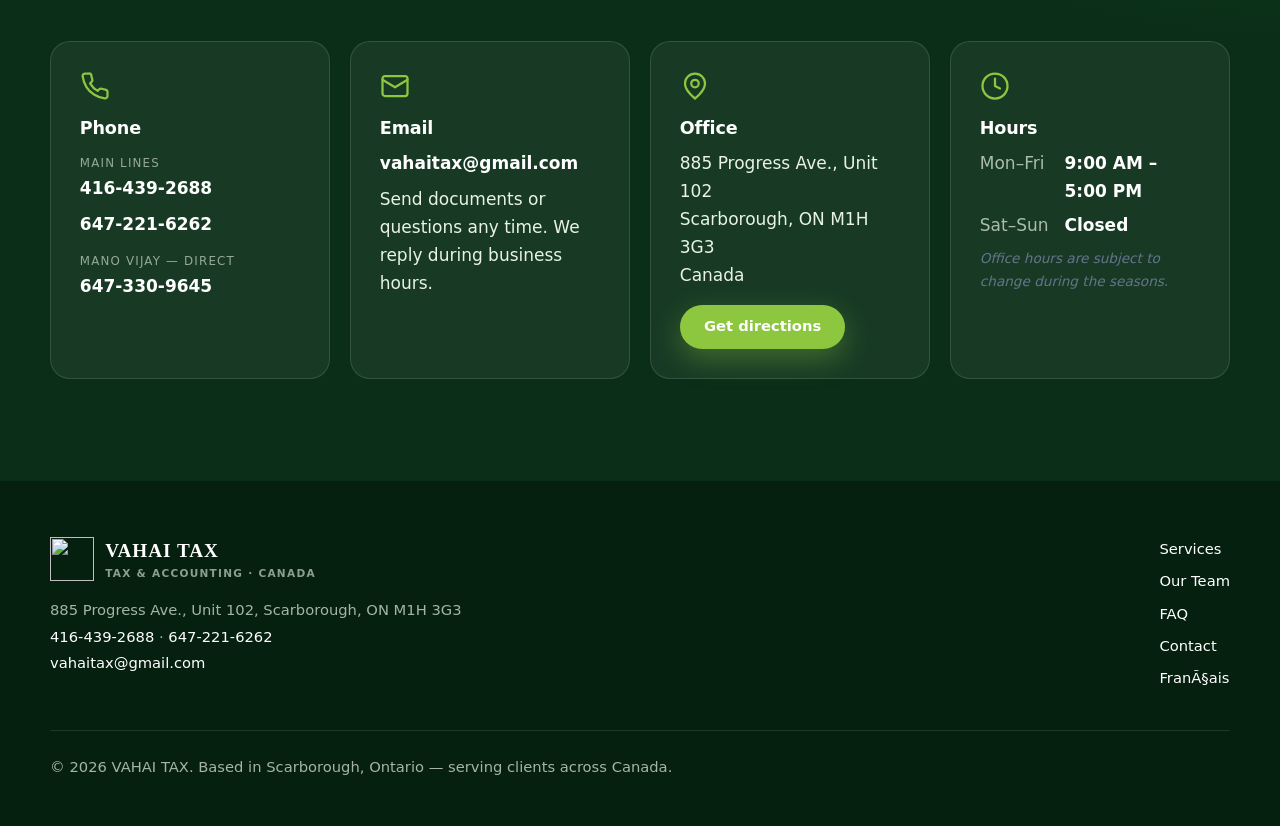
==== commit 95def994: "Update Mano Vijay team card with experience tags and seasonal hours note" ====
--- a/index.html
+++ b/index.html
@@ -433,6 +433,18 @@
             </div>
             <p class="badge"><svg class="ico" aria-hidden="true"><use href="#i-award"/></svg>10 years of experience</p>
             <p>Mano Vijay brings 10 years of experience to VAHAI TAX and works alongside Vasugi to serve individual and business clients.</p>
+
+            <h4>Experience and focus</h4>
+            <ul class="tags">
+              <li>Personal &amp; family income tax planning</li>
+              <li>Rental property &amp; capital gains reporting</li>
+              <li>Small-business accounting, payroll &amp; GST/HST</li>
+              <li>Incorporation &amp; corporate record maintenance</li>
+              <li>CRA reviews, audits &amp; appeals</li>
+            </ul>
+
+            <h4>Working with Mano</h4>
+            <p>Clients can expect direct access to an experienced professional, careful preparation and straightforward explanations.</p>
             <h4>Direct line</h4>
             <p><a href="tel:+16473309645"><strong>647-330-9645</strong></a></p>
             <a class="person-cta" href="tel:+16473309645">Call Mano<svg class="ico" aria-hidden="true"><use href="#i-arrow"/></svg></a>
@@ -531,6 +543,7 @@
               <dt>Mon–Fri</dt><dd>9:00 AM – 5:00 PM</dd>
               <dt>Sat–Sun</dt><dd>Closed</dd>
             </dl>
+            <p style="font-size: 0.85rem; color: #64748b; margin-top: 0.5rem; font-style: italic;">Office hours are subject to change during the seasons.</p>
           </div>
         </div>
       </div>
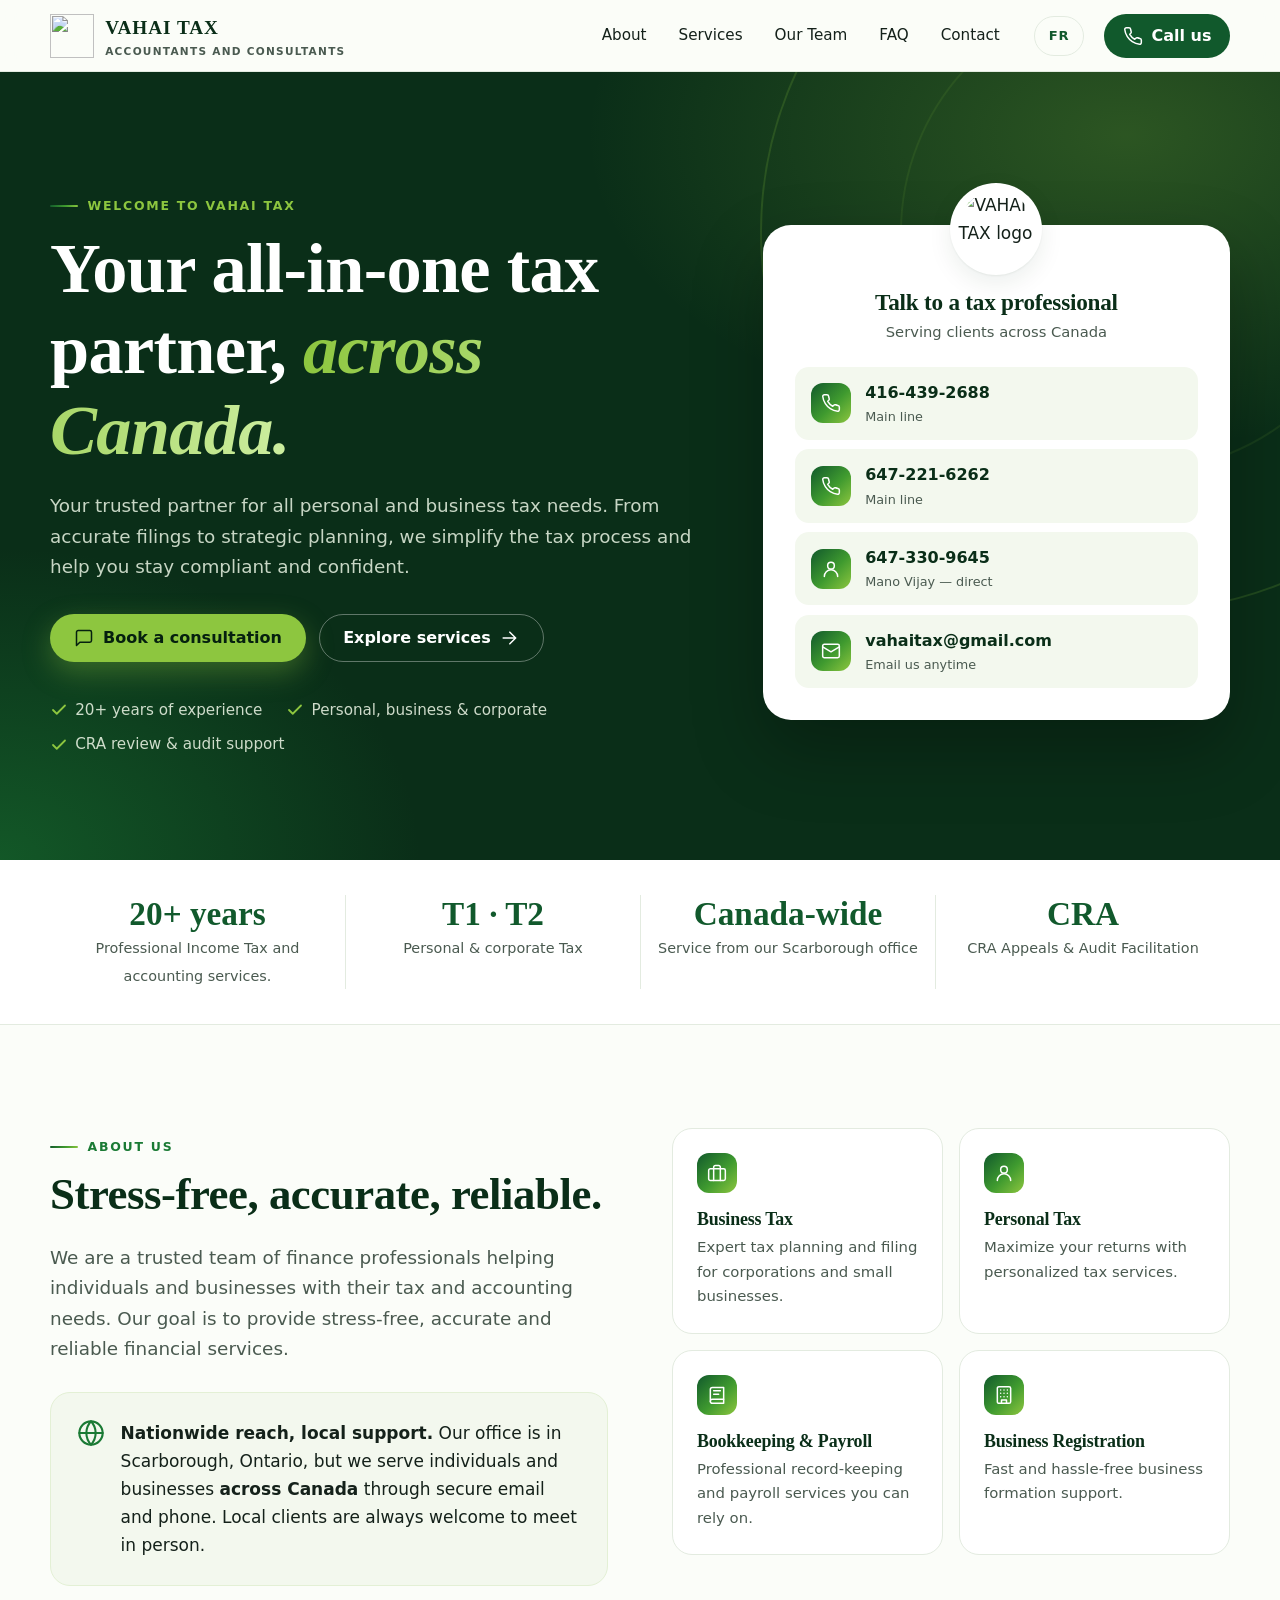
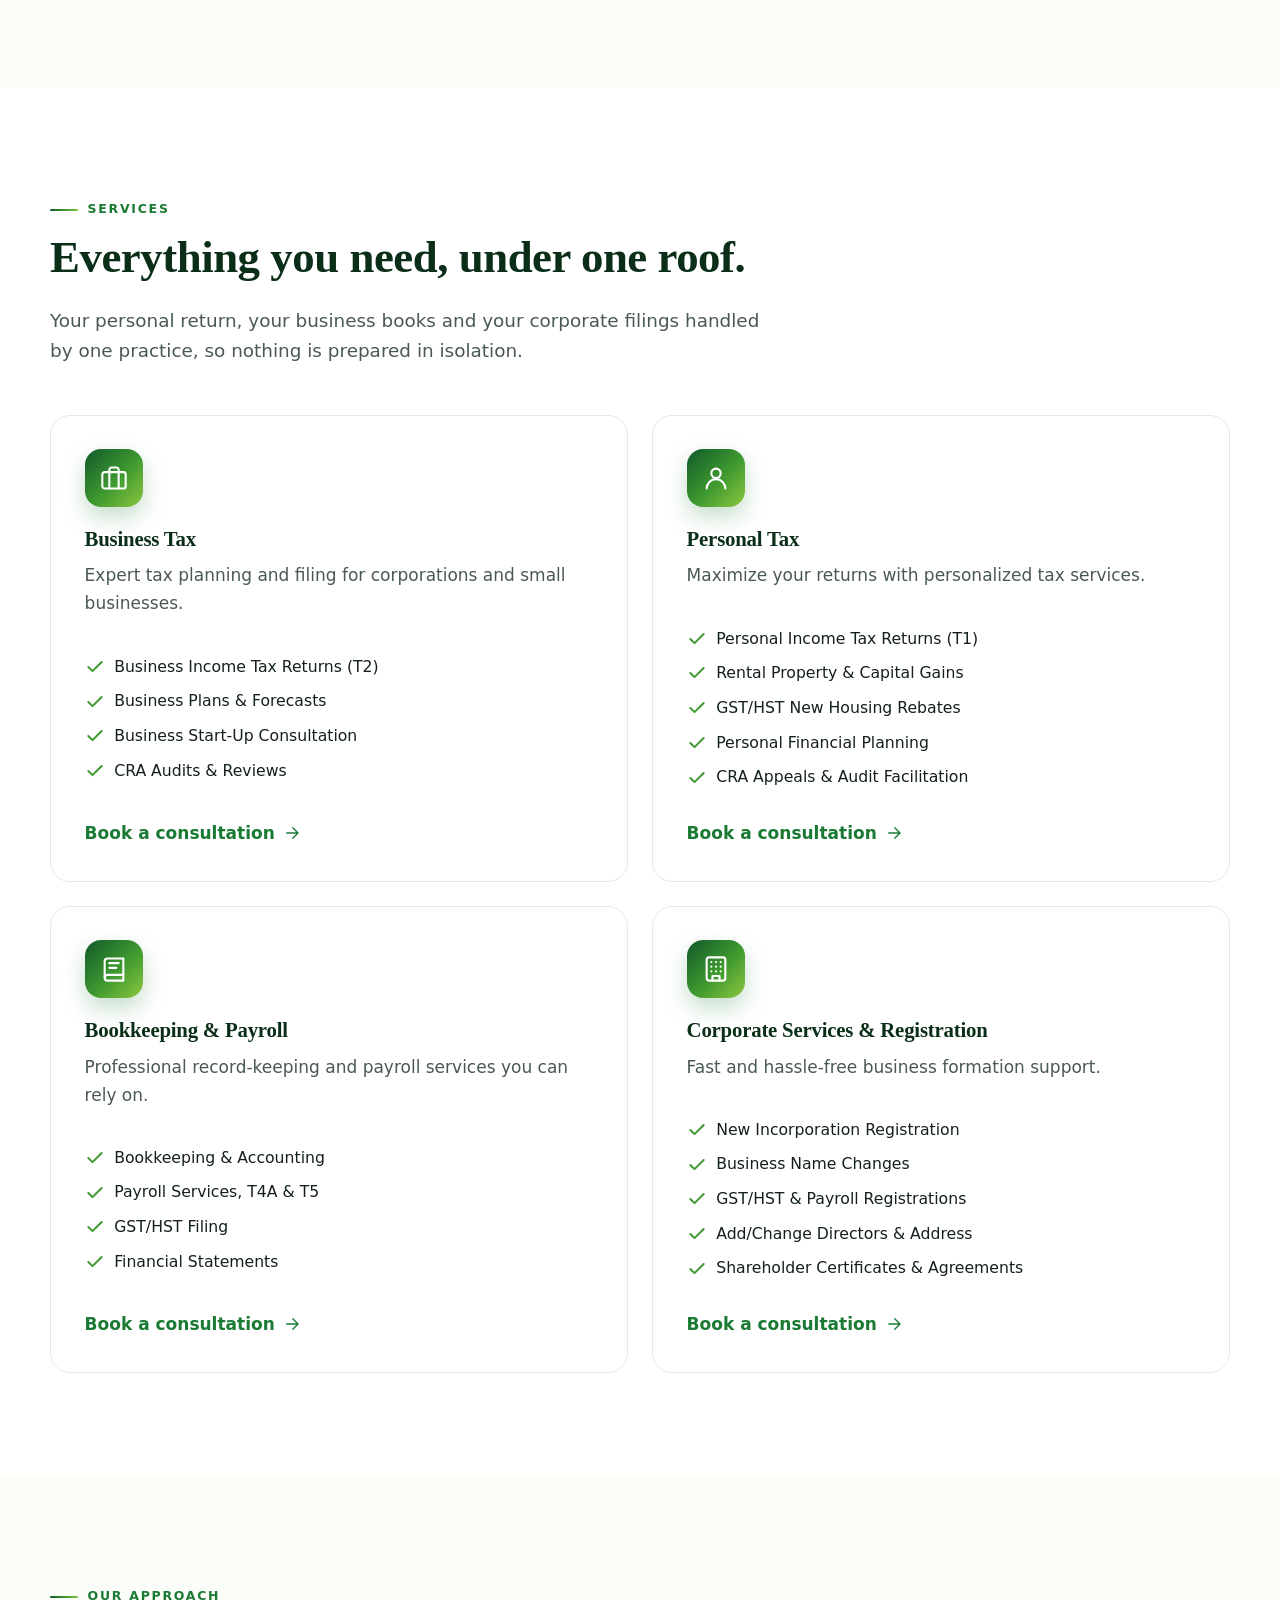
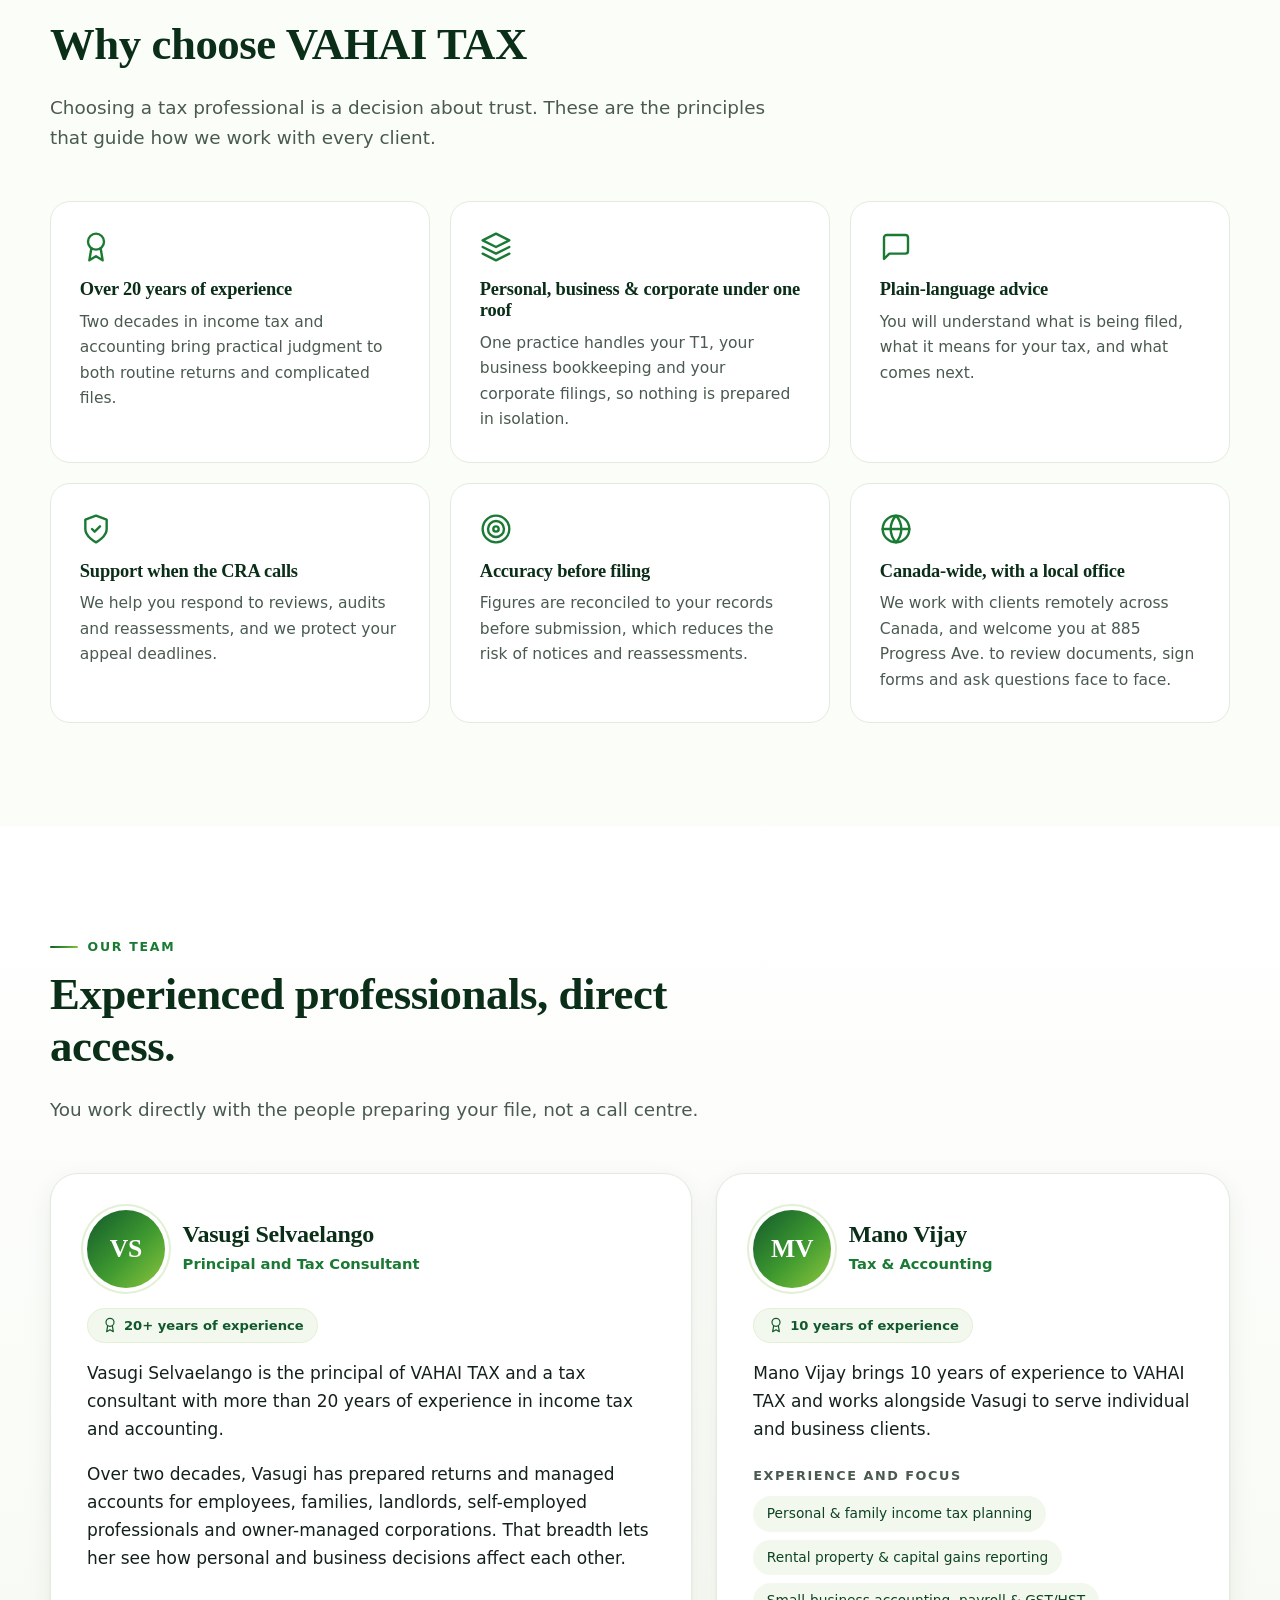
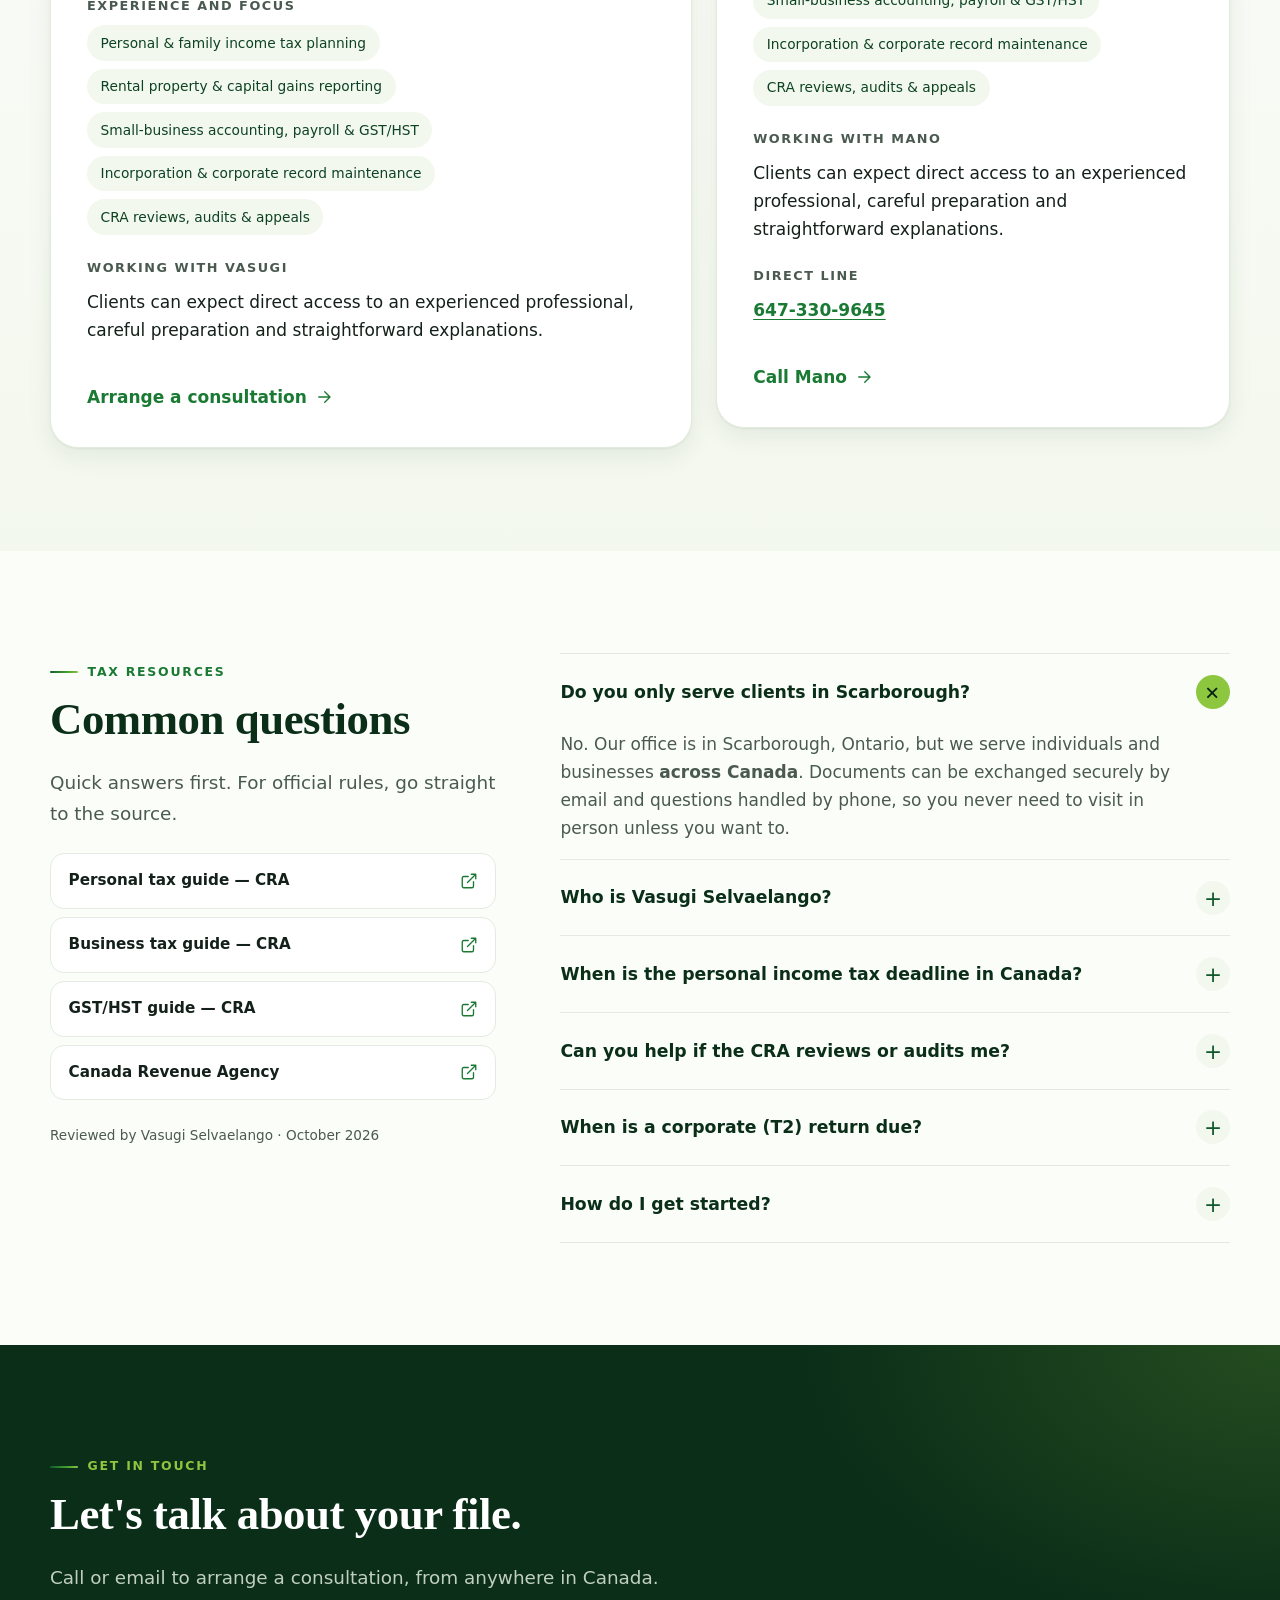
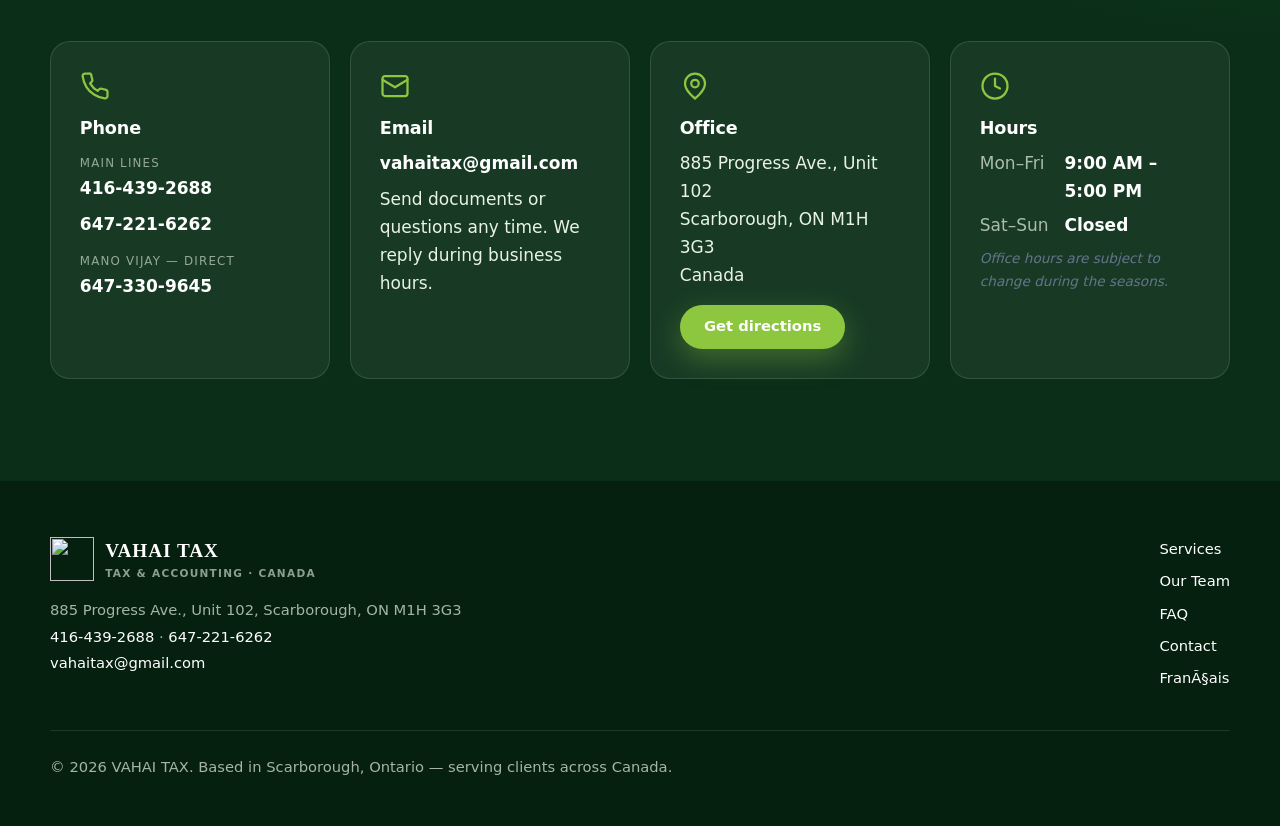
==== commit e4041df4: "Update logo tagline to Accountants and Consultants, update key facts stats per client sheet" ====
--- a/index.html
+++ b/index.html
@@ -161,7 +161,7 @@
         <img src="https://sri1985.github.io/vahaitaxsimple/assets/vahaiwebp.webp" alt="" width="44" height="44" fetchpriority="high">
         <span>
           <span class="brand-name">VAHAI TAX</span>
-          <span class="brand-tag">Tax &amp; Accounting · Canada</span>
+          <span class="brand-tag">Accountants and Consultants</span>
         </span>
       </a>
 
@@ -227,10 +227,10 @@
     <!-- ===================== KEY FACTS (snippet-friendly) ===================== -->
     <section class="stats" aria-label="Key facts">
       <ul class="wrap">
-        <li><strong>20+ years</strong><span>Income tax &amp; accounting experience</span></li>
-        <li><strong>T1 · T2</strong><span>Personal &amp; corporate returns</span></li>
+        <li><strong>20+ years</strong><span>Professional Income Tax and accounting services.</span></li>
+        <li><strong>T1 · T2</strong><span>Personal &amp; corporate Tax</span></li>
         <li><strong>Canada-wide</strong><span>Service from our Scarborough office</span></li>
-        <li><strong>CRA</strong><span>Review, audit &amp; appeal support</span></li>
+        <li><strong>CRA</strong><span>CRA Appeals &amp; Audit Facilitation</span></li>
       </ul>
     </section>
 
